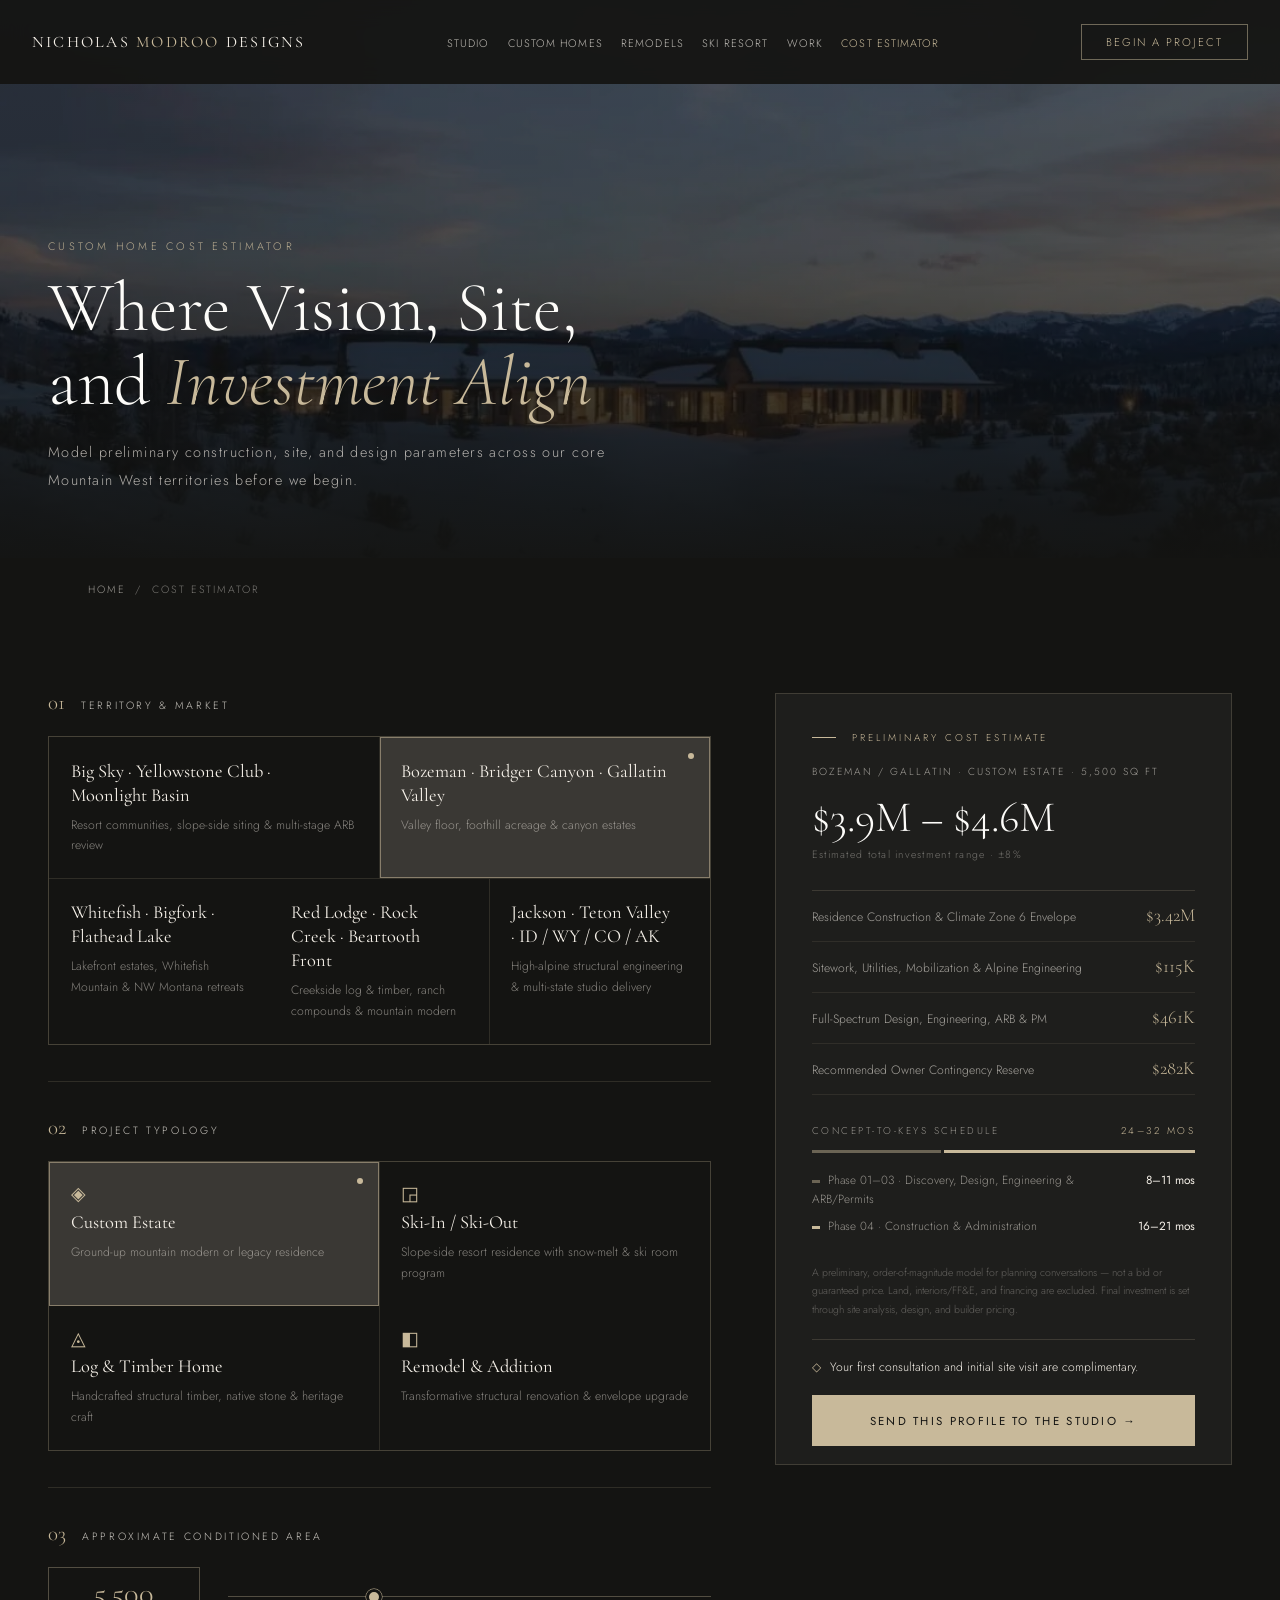
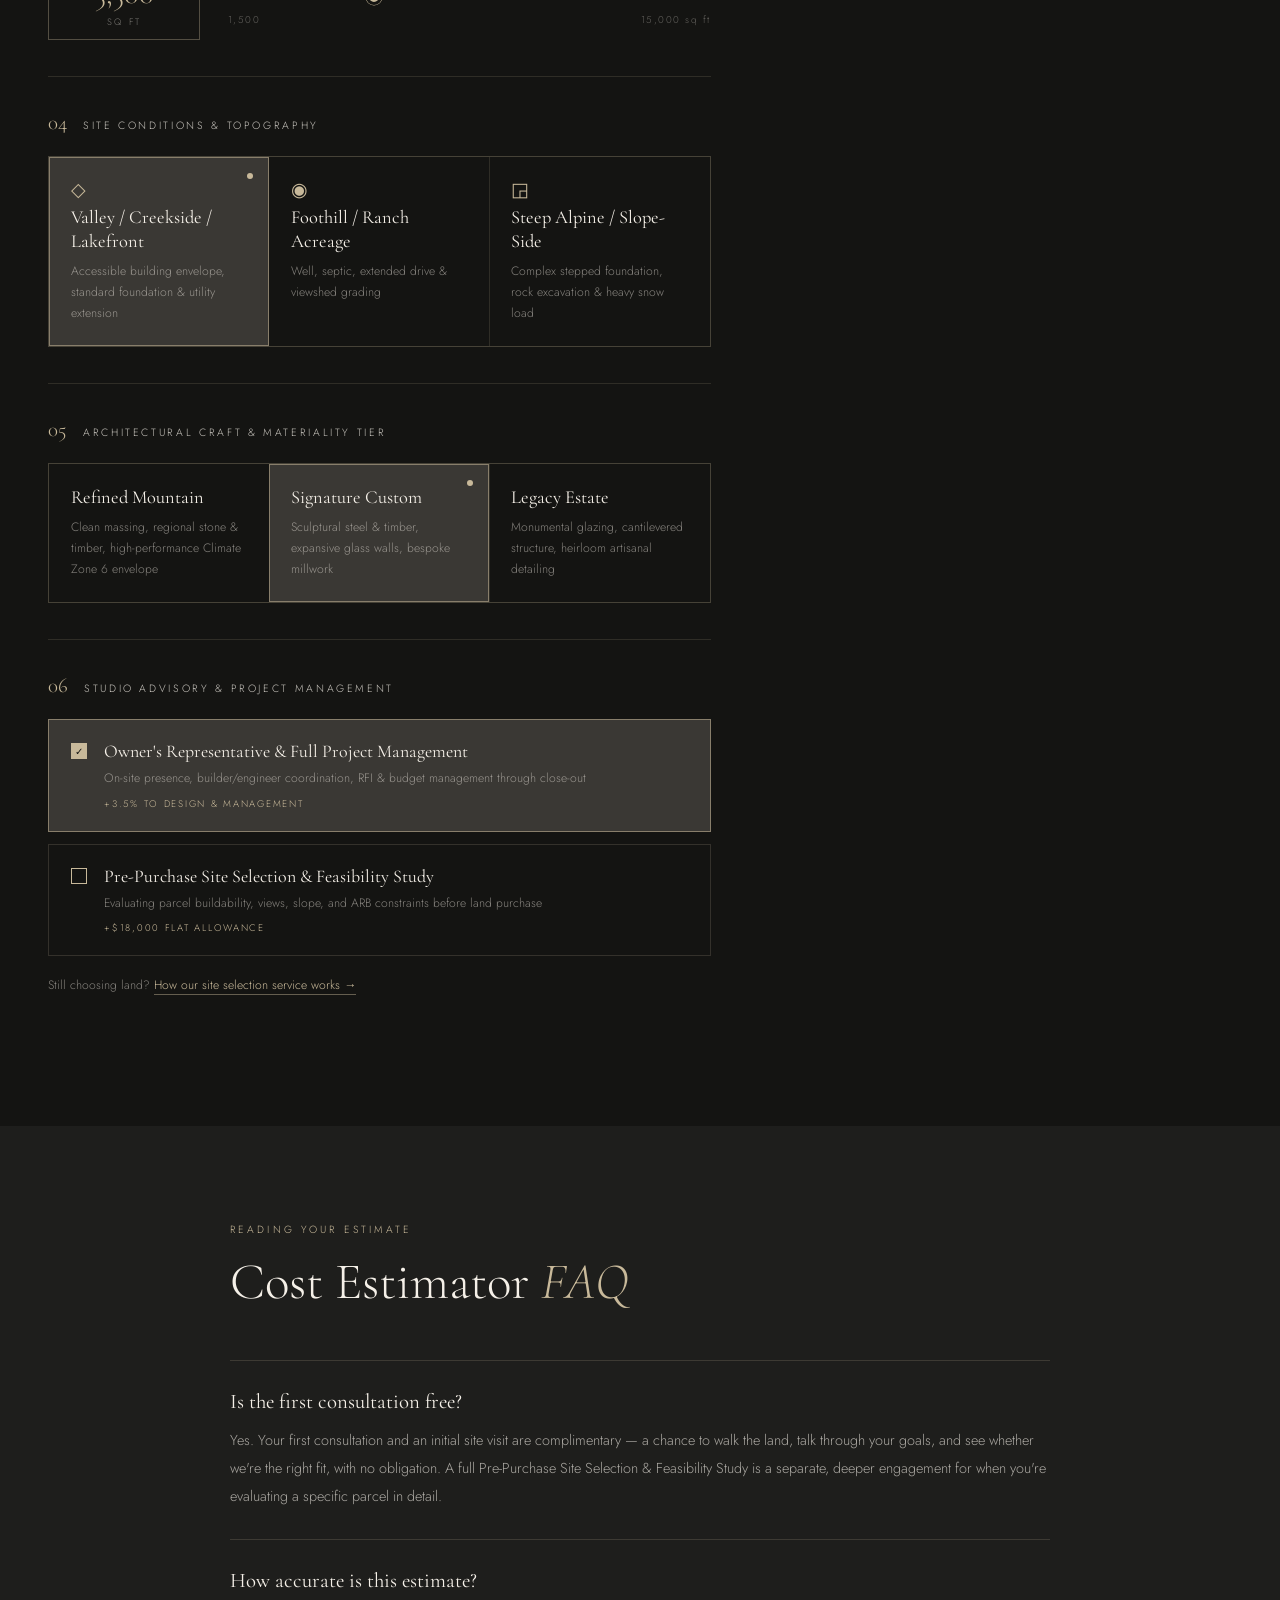
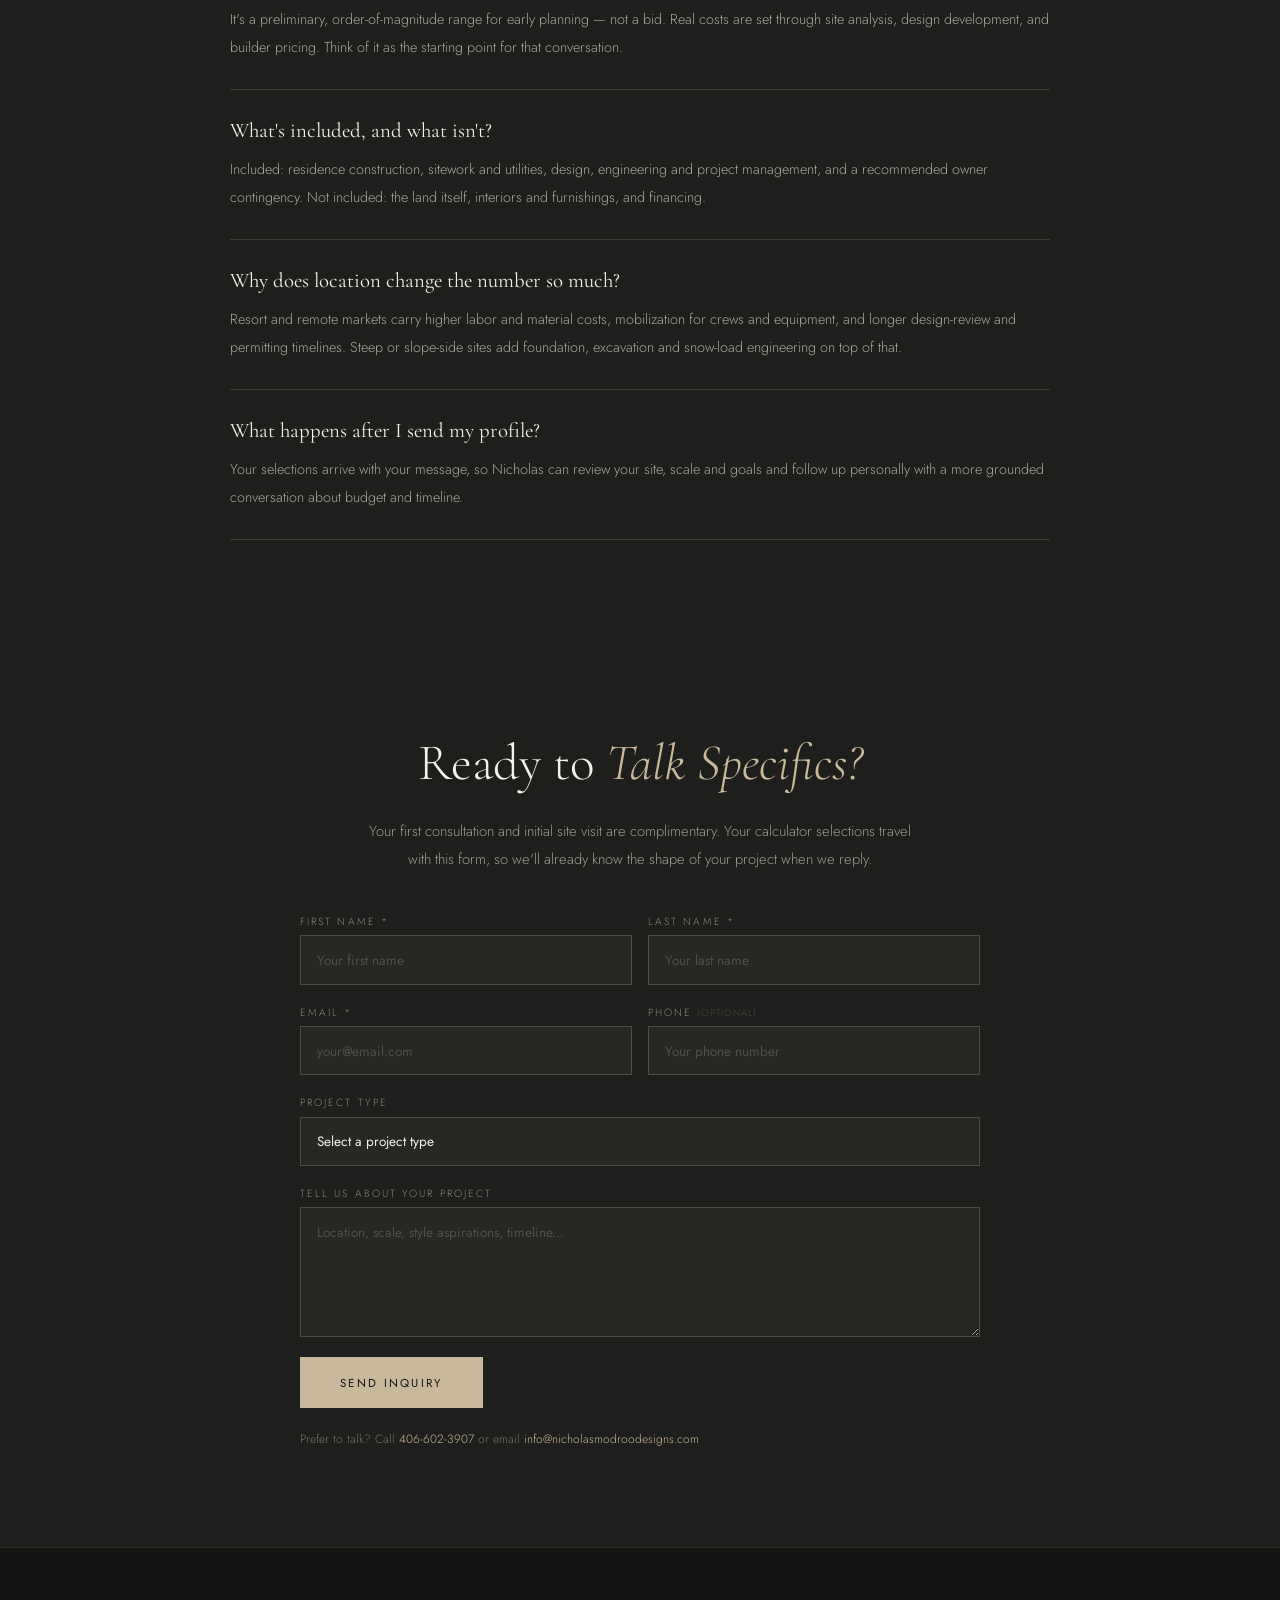
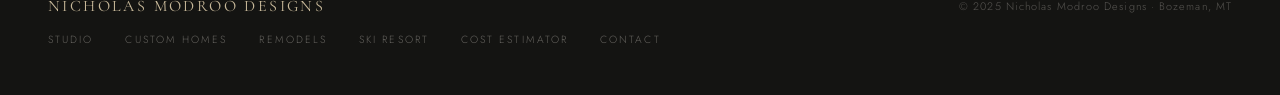
==== cost-estimator.html @ a6ea92f3 "Rename Feasibility to Cost Estimator (cost-estimator.html) and tune nav breakpoints Co-Authored-By: " ====
<!DOCTYPE html>
<html lang="en">
<head>
<meta charset="UTF-8">
<meta name="viewport" content="width=device-width, initial-scale=1.0">
<title>Custom Home Cost Estimator — Montana &amp; the Mountain West | Nicholas Modroo Designs</title>
<meta name="description" content="Model a preliminary investment range and timeline for a custom mountain home in Big Sky, Bozeman, Whitefish, Red Lodge or the Tetons — by size, site, and level of craft.">
<link rel="canonical" href="https://www.nicholasmodroodesigns.com/cost-estimator.html">
<meta name="robots" content="index, follow">
<meta property="og:type" content="website">
<meta property="og:title" content="Custom Home Cost Estimator | Nicholas Modroo Designs">
<meta property="og:description" content="Where vision, site, and investment align — model a preliminary budget and concept-to-keys timeline for your mountain home.">
<meta property="og:url" content="https://www.nicholasmodroodesigns.com/cost-estimator.html">
<meta property="og:image" content="https://cdn.jsdelivr.net/gh/nmodroo/NicholasModrooDesigns@main/web/TetonCustom1.webp">
<meta name="twitter:card" content="summary_large_image">
<link rel="icon" type="image/png" href="web/favicon-192.png">
<link rel="preload" as="image" href="web/TetonCustom1.webp" fetchpriority="high">
<link rel="preconnect" href="https://fonts.googleapis.com">
<link rel="preconnect" href="https://fonts.gstatic.com" crossorigin>
<link href="https://fonts.googleapis.com/css2?family=Cormorant+Garamond:ital,wght@0,300;0,400;0,500;1,300;1,400&family=Jost:wght@200;300;400;500&display=swap" rel="stylesheet">
<link rel="stylesheet" href="styles.css">
<style>
/* ───────── FEASIBILITY CALCULATOR (all classes prefixed fz-) ───────── */
.fz{background:var(--dark)}
.fz-layout{margin-top:0 !important}
.fz-free{display:flex;gap:0.6rem;align-items:baseline;font-size:0.76rem;line-height:1.6;color:var(--cream);border-top:0.5px solid rgba(200,185,154,0.18);padding-top:1.1rem;margin:-0.5rem 0 1.1rem}
.fz-free span{color:var(--stone)}
.fz-note{font-size:0.76rem;color:rgba(245,240,232,0.5);margin-top:1.25rem}
.inline-link{color:var(--stone);text-decoration:none;border-bottom:0.5px solid rgba(200,185,154,0.45);transition:border-color 0.2s,color 0.2s}
.inline-link:hover{color:var(--cream);border-bottom-color:var(--cream)}
.fz-wrap{max-width:1200px;margin:0 auto}
.fz-sub{font-size:0.9rem;line-height:2;color:rgba(245,240,232,0.6);max-width:560px}
.fz-layout{display:grid;grid-template-columns:minmax(0,1.45fr) minmax(0,1fr);gap:4rem;margin-top:3.5rem;align-items:start}

.fz-step{padding:2.25rem 0;border-top:0.5px solid rgba(200,185,154,0.15)}
.fz-step:first-child{border-top:none;padding-top:0}
.fz-step-head{display:flex;align-items:baseline;gap:1rem;margin-bottom:1.4rem}
.fz-step-num{font-family:'Cormorant Garamond',serif;font-size:1.3rem;color:var(--stone);line-height:1}
.fz-step-title{font-size:0.66rem;letter-spacing:0.25em;text-transform:uppercase;color:rgba(245,240,232,0.8)}

.fz-grid{display:grid;gap:0.5px;background:rgba(200,185,154,0.15);border:0.5px solid rgba(200,185,154,0.15)}
.fz-grid-terr{grid-template-columns:repeat(6,1fr)}
.fz-grid-terr .fz-opt{grid-column:span 2}
.fz-grid-terr .fz-opt:nth-child(-n+2){grid-column:span 3}
.fz-grid-2{grid-template-columns:repeat(2,1fr)}
.fz-grid-3{grid-template-columns:repeat(3,1fr)}

.fz-opt{background:var(--dark);border:none;text-align:left;padding:1.4rem 1.35rem;cursor:pointer;color:var(--cream);font-family:'Jost',sans-serif;font-weight:300;transition:background 0.3s,box-shadow 0.3s;position:relative;display:flex;flex-direction:column;gap:0.45rem}
.fz-opt:hover{background:var(--charcoal)}
.fz-opt:focus-visible{outline:1px solid var(--stone);outline-offset:-1px}
.fz-opt[aria-checked="true"]{background:var(--mid);box-shadow:inset 0 0 0 1px rgba(200,185,154,0.55)}
.fz-opt[aria-checked="true"]::after{content:'';position:absolute;top:1rem;right:1rem;width:6px;height:6px;border-radius:50%;background:var(--stone)}
.fz-opt-icon{font-size:1.2rem;color:var(--stone);line-height:1}
.fz-opt-name{font-family:'Cormorant Garamond',serif;font-size:1.15rem;font-weight:400;line-height:1.3;color:var(--cream);padding-right:1rem}
.fz-opt-desc{font-size:0.76rem;line-height:1.7;color:rgba(245,240,232,0.5)}

.fz-range-row{display:flex;align-items:center;gap:1.75rem}
.fz-readout{flex:none;min-width:9.5rem;border:0.5px solid rgba(200,185,154,0.35);padding:0.7rem 1rem;text-align:center}
.fz-readout-num{font-family:'Cormorant Garamond',serif;font-size:1.9rem;font-weight:300;color:var(--stone);line-height:1}
.fz-readout-unit{font-size:0.58rem;letter-spacing:0.22em;text-transform:uppercase;color:rgba(245,240,232,0.45);margin-top:0.35rem}
.fz-range-col{flex:1;min-width:0}
.fz-range{-webkit-appearance:none;appearance:none;width:100%;height:1px;background:rgba(200,185,154,0.35);outline:none;cursor:pointer;margin:0.9rem 0}
.fz-range::-webkit-slider-thumb{-webkit-appearance:none;width:16px;height:16px;border-radius:50%;background:var(--stone);border:3px solid var(--dark);box-shadow:0 0 0 0.5px var(--stone);transition:background 0.2s}
.fz-range::-moz-range-thumb{width:12px;height:12px;border-radius:50%;background:var(--stone);border:3px solid var(--dark)}
.fz-range:hover::-webkit-slider-thumb{background:var(--cream)}
.fz-range:focus-visible::-webkit-slider-thumb{box-shadow:0 0 0 3px rgba(200,185,154,0.35)}
.fz-range-scale{display:flex;justify-content:space-between;font-size:0.62rem;letter-spacing:0.15em;color:rgba(245,240,232,0.35)}

.fz-check{position:relative;display:flex;gap:1.1rem;align-items:flex-start;padding:1.25rem 1.35rem;border:0.5px solid rgba(200,185,154,0.18);cursor:pointer;transition:background 0.3s,border-color 0.3s}
.fz-check + .fz-check{margin-top:0.75rem}
.fz-check:hover{background:var(--charcoal)}
.fz-check.is-on{border-color:rgba(200,185,154,0.55);background:var(--mid)}
.fz-check input{position:absolute;opacity:0;pointer-events:none}
.fz-box{flex:none;width:16px;height:16px;border:0.5px solid var(--stone);margin-top:0.2rem;display:flex;align-items:center;justify-content:center;font-size:0.65rem;color:var(--dark);transition:background 0.2s}
.fz-check.is-on .fz-box{background:var(--stone)}
.fz-check input:focus-visible + .fz-box{outline:1px solid var(--stone);outline-offset:2px}
.fz-check-name{font-family:'Cormorant Garamond',serif;font-size:1.12rem;font-weight:400;color:var(--cream);line-height:1.3}
.fz-check-desc{font-size:0.76rem;line-height:1.7;color:rgba(245,240,232,0.5);margin-top:0.3rem}
.fz-check-tag{font-size:0.6rem;letter-spacing:0.18em;text-transform:uppercase;color:var(--stone);margin-top:0.5rem}

/* Summary panel */
.fz-panel{position:sticky;top:6.5rem;max-height:calc(100vh - 8rem);overflow-y:auto;scrollbar-width:thin;scrollbar-color:rgba(200,185,154,0.3) transparent;background:var(--charcoal);border:0.5px solid rgba(200,185,154,0.2);padding:2.25rem}
.fz-panel-label{font-size:0.62rem;letter-spacing:0.3em;text-transform:uppercase;color:var(--stone);display:flex;align-items:center;gap:1rem}
.fz-panel-label::before{content:'';flex:none;width:24px;height:0.5px;background:var(--stone)}
.fz-tag{margin-top:1.1rem;font-size:0.64rem;letter-spacing:0.2em;text-transform:uppercase;color:rgba(245,240,232,0.6);line-height:1.8}
.fz-total{font-family:'Cormorant Garamond',serif;font-size:clamp(2.2rem,3.4vw,3rem);font-weight:300;color:var(--white);line-height:1.05;margin:0.9rem 0 0.35rem;transition:opacity 0.2s}
.fz-total-note{font-size:0.66rem;letter-spacing:0.12em;color:rgba(245,240,232,0.4)}
.fz-rows{margin:1.75rem 0;border-top:0.5px solid rgba(200,185,154,0.18)}
.fz-row{display:flex;justify-content:space-between;align-items:baseline;gap:1rem;padding:0.85rem 0;border-bottom:0.5px solid rgba(200,185,154,0.1)}
.fz-row-name{font-size:0.76rem;line-height:1.55;color:rgba(245,240,232,0.62)}
.fz-row-val{flex:none;font-family:'Cormorant Garamond',serif;font-size:1.15rem;color:var(--stone)}
.fz-sched-head{font-size:0.62rem;letter-spacing:0.25em;text-transform:uppercase;color:rgba(245,240,232,0.55);display:flex;justify-content:space-between;margin-bottom:0.75rem}
.fz-sched-head span:last-child{color:var(--stone)}
.fz-bar{display:flex;height:3px;gap:3px;margin-bottom:0.9rem}
.fz-bar-pre{background:rgba(200,185,154,0.45);transition:flex-grow 0.4s ease}
.fz-bar-con{background:var(--stone);transition:flex-grow 0.4s ease}
.fz-phase{display:flex;justify-content:space-between;gap:1rem;font-size:0.74rem;line-height:1.6;color:rgba(245,240,232,0.55);padding:0.25rem 0}
.fz-phase strong{font-weight:400;color:var(--cream);flex:none}
.fz-phase i{display:inline-block;width:8px;height:3px;margin-right:0.5rem;vertical-align:middle}
.fz-disclaim{font-size:0.66rem;line-height:1.75;color:rgba(245,240,232,0.32);margin:1.5rem 0 1.75rem}

.fz-cta{display:block;width:100%;background:var(--stone);color:var(--dark);border:none;font-family:'Jost',sans-serif;font-size:0.72rem;letter-spacing:0.2em;text-transform:uppercase;padding:1.1rem 1.5rem;cursor:pointer;transition:background 0.25s}
.fz-cta:hover{background:var(--cream)}
.fz-alt{display:block;text-align:center;margin-top:1rem}

.fz-drawer{display:grid;grid-template-rows:0fr;transition:grid-template-rows 0.45s ease}
.fz-drawer.is-open{grid-template-rows:1fr}
.fz-drawer-inner{overflow:hidden}
.fz-drawer form{display:flex;flex-direction:column;gap:1rem;padding-top:1.75rem}
.fz-drawer .form-submit{width:100%}

@media(max-width:1024px){
  .fz-layout{gap:2.5rem;grid-template-columns:minmax(0,1.25fr) minmax(0,1fr)}
  .fz-grid-3{grid-template-columns:1fr}
  .fz-grid-terr{grid-template-columns:1fr 1fr}
  .fz-grid-terr .fz-opt,.fz-grid-terr .fz-opt:nth-child(-n+2){grid-column:span 1}
  .fz-grid-terr .fz-opt:last-child{grid-column:span 2}
}
@media(max-width:768px){
  .fz-layout{grid-template-columns:1fr;gap:3rem;margin-top:2.5rem}
  .fz-panel{position:static;max-height:none;overflow:visible;padding:1.75rem 1.5rem}
  .fz-grid-2,.fz-grid-terr{grid-template-columns:1fr}
  .fz-grid-terr .fz-opt:last-child{grid-column:span 1}
  .fz-range-row{flex-direction:column;align-items:stretch;gap:1rem}
  .fz-readout{min-width:0}
  .fz-opt{padding:1.2rem 1.15rem}
}
</style>
<script type="application/ld+json">
{
  "@context": "https://schema.org",
  "@type": "BreadcrumbList",
  "itemListElement": [
    { "@type": "ListItem", "position": 1, "name": "Home", "item": "https://www.nicholasmodroodesigns.com/" },
    { "@type": "ListItem", "position": 2, "name": "Cost Estimator", "item": "https://www.nicholasmodroodesigns.com/cost-estimator.html" }
  ]
}
</script>
<script type="application/ld+json">
{
  "@context": "https://schema.org",
  "@type": "FAQPage",
  "mainEntity": [
    { "@type": "Question", "name": "Is the first consultation free?", "acceptedAnswer": { "@type": "Answer", "text": "Yes. Your first consultation and an initial site visit are complimentary — a chance to walk the land, talk through your goals, and see whether we're the right fit, with no obligation. A full Pre-Purchase Site Selection & Feasibility Study is a separate, deeper engagement for when you're evaluating a specific parcel in detail." } },
    { "@type": "Question", "name": "How accurate is the cost estimate?", "acceptedAnswer": { "@type": "Answer", "text": "It is a preliminary, order-of-magnitude range for early planning, not a bid. Real costs are set through site analysis, design development, and builder pricing — the estimate is a starting point for that conversation." } },
    { "@type": "Question", "name": "What does the estimate include and exclude?", "acceptedAnswer": { "@type": "Answer", "text": "It includes residence construction, sitework and utilities, design, engineering and project management, and an owner contingency. It excludes the cost of land, interiors and furnishings, and financing." } },
    { "@type": "Question", "name": "What happens after I send my profile?", "acceptedAnswer": { "@type": "Answer", "text": "Your selections arrive with your message, so Nicholas can review your site, scale and goals and follow up personally with a more grounded conversation about budget and timeline." } }
  ]
}
</script>
<!-- Google Analytics 4 -->
<script async src="https://www.googletagmanager.com/gtag/js?id=G-BS2J5CHZ89"></script>
<script>
  window.dataLayer = window.dataLayer || [];
  function gtag(){dataLayer.push(arguments);}
  gtag('js', new Date());
  gtag('config', 'G-BS2J5CHZ89');
</script>
</head>
<body>

<nav>
  <a href="index.html" class="nav-logo">Nicholas <span>Modroo</span> Designs</a>
  <ul class="nav-links">
    <li><a href="index.html#about">Studio</a></li>
    <li><a href="custom-homes.html">Custom Homes</a></li>
    <li><a href="remodels.html">Remodels</a></li>
    <li><a href="ski-resort-homes.html">Ski Resort</a></li>
    <li><a href="index.html#portfolio">Work</a></li>
    <li><a href="cost-estimator.html" class="active" aria-current="page">Cost Estimator</a></li>
  </ul>
  <a href="tel:+14066023907" class="nav-phone">406-602-3907</a>
  <a href="#contact" class="nav-cta">Begin a Project</a>
</nav>

<header class="subhero">
  <div class="subhero-bg" style="background-image:url('web/TetonCustom1.webp')"></div>
  <div class="subhero-overlay"></div>
  <div class="subhero-content">
    <div class="subhero-eyebrow">Custom Home Cost Estimator</div>
    <h1 class="subhero-title">Where Vision, Site,<br>and <em>Investment Align</em></h1>
    <p class="subhero-sub">Model preliminary construction, site, and design parameters across our core Mountain West territories before we begin.</p>
  </div>
</header>

<nav class="crumb"><a href="index.html">Home</a> &nbsp;/&nbsp; Cost Estimator</nav>

<section class="fz" id="feasibility" aria-label="Cost estimator">
  <div class="fz-wrap">
    <div class="fz-layout">
      <!-- Controls (cards are rendered from NMD_FEASIBILITY_CONFIG) -->
      <div class="fz-controls">
        <div class="fz-step">
          <div class="fz-step-head"><span class="fz-step-num">01</span><span class="fz-step-title" id="fz-t1">Territory &amp; Market</span></div>
          <div class="fz-grid fz-grid-terr" role="radiogroup" aria-labelledby="fz-t1" data-fz-group="territory"></div>
        </div>
        <div class="fz-step">
          <div class="fz-step-head"><span class="fz-step-num">02</span><span class="fz-step-title" id="fz-t2">Project Typology</span></div>
          <div class="fz-grid fz-grid-2" role="radiogroup" aria-labelledby="fz-t2" data-fz-group="typology"></div>
        </div>
        <div class="fz-step">
          <div class="fz-step-head"><span class="fz-step-num">03</span><span class="fz-step-title"><label for="fz-sqft">Approximate Conditioned Area</label></span></div>
          <div class="fz-range-row">
            <div class="fz-readout"><div class="fz-readout-num" id="fz-sqft-out">5,500</div><div class="fz-readout-unit">Sq Ft</div></div>
            <div class="fz-range-col">
              <input type="range" class="fz-range" id="fz-sqft" min="1500" max="15000" step="250" value="5500">
              <div class="fz-range-scale"><span>1,500</span><span>15,000 sq ft</span></div>
            </div>
          </div>
        </div>
        <div class="fz-step">
          <div class="fz-step-head"><span class="fz-step-num">04</span><span class="fz-step-title" id="fz-t4">Site Conditions &amp; Topography</span></div>
          <div class="fz-grid fz-grid-3" role="radiogroup" aria-labelledby="fz-t4" data-fz-group="site"></div>
        </div>
        <div class="fz-step">
          <div class="fz-step-head"><span class="fz-step-num">05</span><span class="fz-step-title" id="fz-t5">Architectural Craft &amp; Materiality Tier</span></div>
          <div class="fz-grid fz-grid-3" role="radiogroup" aria-labelledby="fz-t5" data-fz-group="craft"></div>
        </div>
        <div class="fz-step">
          <div class="fz-step-head"><span class="fz-step-num">06</span><span class="fz-step-title">Studio Advisory &amp; Project Management</span></div>
          <div data-fz-group="addons"></div>
          <p class="fz-note">Still choosing land? <a href="site-selection.html" class="inline-link">How our site selection service works →</a></p>
        </div>
      </div>

      <!-- Sticky summary -->
      <aside class="fz-panel" aria-label="Cost estimate">
        <div class="fz-panel-label">Preliminary Cost Estimate</div>
        <div class="fz-tag" id="fz-tag"></div>
        <div class="fz-total" id="fz-total" aria-live="polite" aria-atomic="true"></div>
        <div class="fz-total-note">Estimated total investment range · ±8%</div>

        <div class="fz-rows">
          <div class="fz-row"><span class="fz-row-name">Residence Construction &amp; Climate Zone 6 Envelope</span><span class="fz-row-val" id="fz-r-build"></span></div>
          <div class="fz-row"><span class="fz-row-name">Sitework, Utilities, Mobilization &amp; Alpine Engineering</span><span class="fz-row-val" id="fz-r-site"></span></div>
          <div class="fz-row"><span class="fz-row-name">Full-Spectrum Design, Engineering, ARB &amp; PM</span><span class="fz-row-val" id="fz-r-design"></span></div>
          <div class="fz-row"><span class="fz-row-name">Recommended Owner Contingency Reserve</span><span class="fz-row-val" id="fz-r-cont"></span></div>
        </div>

        <div class="fz-sched-head"><span>Concept-to-Keys Schedule</span><span id="fz-s-total"></span></div>
        <div class="fz-bar" aria-hidden="true"><div class="fz-bar-pre" id="fz-bar-pre"></div><div class="fz-bar-con" id="fz-bar-con"></div></div>
        <div class="fz-phase"><span><i style="background:rgba(200,185,154,0.45)"></i>Phase 01–03 · Discovery, Design, Engineering &amp; ARB/Permits</span><strong id="fz-s-pre"></strong></div>
        <div class="fz-phase"><span><i style="background:var(--stone)"></i>Phase 04 · Construction &amp; Administration</span><strong id="fz-s-con"></strong></div>

        <p class="fz-disclaim">A preliminary, order-of-magnitude model for planning conversations — not a bid or guaranteed price. Land, interiors/FF&amp;E, and financing are excluded. Final investment is set through site analysis, design, and builder pricing.</p>

        <p class="fz-free"><span aria-hidden="true">◇</span> Your first consultation and initial site visit are complimentary.</p>
        <button type="button" class="fz-cta" id="fz-open" aria-expanded="false" aria-controls="fz-drawer">Send This Profile to the Studio →</button>

        <div class="fz-drawer" id="fz-drawer" inert>
          <div class="fz-drawer-inner">
            <form class="inquiry-form" id="fz-form" action="https://formspree.io/f/xojzejpp" method="POST">
              <input type="hidden" name="source_page" value="Cost Estimator page — profile drawer">
              <input type="text" name="_gotcha" style="display:none" tabindex="-1" autocomplete="off">
              <input type="hidden" name="project_type" data-fz-field="project_type_label">
              <input type="hidden" name="Feasibility_Territory" data-fz-field="Feasibility_Territory">
              <input type="hidden" name="Feasibility_Project_Type" data-fz-field="Feasibility_Project_Type">
              <input type="hidden" name="Feasibility_SqFt" data-fz-field="Feasibility_SqFt">
              <input type="hidden" name="Feasibility_Site_Condition" data-fz-field="Feasibility_Site_Condition">
              <input type="hidden" name="Feasibility_Craft_Tier" data-fz-field="Feasibility_Craft_Tier">
              <input type="hidden" name="Feasibility_Advisory_Addons" data-fz-field="Feasibility_Advisory_Addons">
              <input type="hidden" name="Feasibility_Estimated_Range" data-fz-field="Feasibility_Estimated_Range">
              <input type="hidden" name="Feasibility_Timeline" data-fz-field="Feasibility_Timeline">
              <div class="form-row">
                <div class="form-field"><label class="form-label" for="fz-fn">First Name *</label><input id="fz-fn" type="text" name="first_name" class="form-input" placeholder="First name" required></div>
                <div class="form-field"><label class="form-label" for="fz-ln">Last Name *</label><input id="fz-ln" type="text" name="last_name" class="form-input" placeholder="Last name" required></div>
              </div>
              <div class="form-field"><label class="form-label" for="fz-em">Email *</label><input id="fz-em" type="email" name="email" class="form-input" placeholder="your@email.com" required></div>
              <div class="form-field"><label class="form-label" for="fz-ph">Phone <span style="opacity:0.4;font-size:0.6rem;letter-spacing:0.1em">(optional)</span></label><input id="fz-ph" type="tel" name="phone" class="form-input" placeholder="Your phone number"></div>
              <div class="form-field"><label class="form-label" for="fz-msg">Tell us about your land or vision</label><textarea id="fz-msg" name="message" class="form-input textarea" placeholder="Parcel, views, how you'll live in the home, timing..."></textarea></div>
              <p class="form-error" role="alert" hidden>Sorry — your message didn't go through. Please call <a href="tel:+14066023907">406-602-3907</a> or email <a href="mailto:info@nicholasmodroodesigns.com">info@nicholasmodroodesigns.com</a>.</p>
              <button type="submit" class="form-submit">Send My Project Profile</button>
            </form>
          </div>
        </div>
        <a href="#contact" class="btn-ghost fz-alt">Or use the full inquiry form →</a>
      </aside>
    </div>
  </div>
</section>

<section style="background:var(--charcoal)">
  <div style="max-width:820px;margin:0 auto">
    <div class="section-label">Reading Your Estimate</div>
    <h2 class="section-title">Cost Estimator <em>FAQ</em></h2>
  </div>
  <div class="faq">
    <div class="faq-item"><div class="faq-q">Is the first consultation free?</div><p class="faq-a">Yes. Your first consultation and an initial site visit are complimentary — a chance to walk the land, talk through your goals, and see whether we're the right fit, with no obligation. A full Pre-Purchase Site Selection &amp; Feasibility Study is a separate, deeper engagement for when you're evaluating a specific parcel in detail.</p></div>
    <div class="faq-item"><div class="faq-q">How accurate is this estimate?</div><p class="faq-a">It's a preliminary, order-of-magnitude range for early planning — not a bid. Real costs are set through site analysis, design development, and builder pricing. Think of it as the starting point for that conversation.</p></div>
    <div class="faq-item"><div class="faq-q">What's included, and what isn't?</div><p class="faq-a">Included: residence construction, sitework and utilities, design, engineering and project management, and a recommended owner contingency. Not included: the land itself, interiors and furnishings, and financing.</p></div>
    <div class="faq-item"><div class="faq-q">Why does location change the number so much?</div><p class="faq-a">Resort and remote markets carry higher labor and material costs, mobilization for crews and equipment, and longer design-review and permitting timelines. Steep or slope-side sites add foundation, excavation and snow-load engineering on top of that.</p></div>
    <div class="faq-item"><div class="faq-q">What happens after I send my profile?</div><p class="faq-a">Your selections arrive with your message, so Nicholas can review your site, scale and goals and follow up personally with a more grounded conversation about budget and timeline.</p></div>
  </div>
</section>

<div class="cta-band" id="contact">
  <h2>Ready to <em>Talk Specifics?</em></h2>
  <p>Your first consultation and initial site visit are complimentary. Your calculator selections travel with this form, so we'll already know the shape of your project when we reply.</p>
  <form class="inquiry-form cta-form" action="https://formspree.io/f/xojzejpp" method="POST">
    <input type="hidden" name="source_page" value="Cost Estimator page">
    <input type="text" name="_gotcha" style="display:none" tabindex="-1" autocomplete="off">
    <div class="form-row">
      <div class="form-field"><label class="form-label" for="cf-fn">First Name *</label><input id="cf-fn" type="text" name="first_name" class="form-input" placeholder="Your first name" required></div>
      <div class="form-field"><label class="form-label" for="cf-ln">Last Name *</label><input id="cf-ln" type="text" name="last_name" class="form-input" placeholder="Your last name" required></div>
    </div>
    <div class="form-row">
      <div class="form-field"><label class="form-label" for="cf-em">Email *</label><input id="cf-em" type="email" name="email" class="form-input" placeholder="your@email.com" required></div>
      <div class="form-field"><label class="form-label" for="cf-ph">Phone <span style="opacity:0.4;font-size:0.6rem;letter-spacing:0.1em">(optional)</span></label><input id="cf-ph" type="tel" name="phone" class="form-input" placeholder="Your phone number"></div>
    </div>
    <div class="form-field">
      <label class="form-label" for="cf-pt">Project Type</label>
      <select id="cf-pt" name="project_type" class="form-input" style="appearance:none;cursor:pointer">
        <option value="">Select a project type</option>
        <option>New Custom Home</option>
        <option>Remodel / Addition</option>
        <option>Ski Resort Residence</option>
        <option>Log / Timber Home</option>
        <option>Other</option>
      </select>
    </div>
    <div class="form-field"><label class="form-label" for="cf-msg">Tell us about your project</label><textarea id="cf-msg" name="message" class="form-input textarea" placeholder="Location, scale, style aspirations, timeline..."></textarea></div>
    <p class="form-error" role="alert" hidden>Sorry — your message didn't go through. Please call <a href="tel:+14066023907">406-602-3907</a> or email <a href="mailto:info@nicholasmodroodesigns.com">info@nicholasmodroodesigns.com</a>.</p>
    <button type="submit" class="form-submit">Send Inquiry</button>
    <p class="cta-alt">Prefer to talk? Call <a href="tel:+14066023907">406-602-3907</a> or email <a href="mailto:info@nicholasmodroodesigns.com">info@nicholasmodroodesigns.com</a></p>
  </form>
</div>

<footer>
  <a href="index.html" class="footer-logo" style="text-decoration:none">Nicholas Modroo Designs</a>
  <div class="footer-copy">© 2025 Nicholas Modroo Designs · Bozeman, MT</div>
  <div class="footer-links">
    <a href="index.html#about">Studio</a>
    <a href="custom-homes.html">Custom Homes</a>
    <a href="remodels.html">Remodels</a>
    <a href="ski-resort-homes.html">Ski Resort</a>
    <a href="cost-estimator.html">Cost Estimator</a>
    <a href="#contact">Contact</a>
  </div>
</footer>

<script>
/* ═══════════ FEASIBILITY CALCULATOR ═══════════
   Every rate lives in NMD_FEASIBILITY_CONFIG — edit numbers here, nothing else needs to change.
   Math (all in dollars):
     construction = sqft × typology $/sf × territory multiplier × site build multiplier × craft multiplier
     sitework     = site allowance × territory multiplier + territory mobilization
     design       = construction × (10% base + 3.5% if PM checked) + $18k if site-selection checked
     contingency  = (construction + sitework) × typology contingency %
     total range  = (sum of the above) ± 8%                                                          */
const NMD_FEASIBILITY_CONFIG = {
  rangeSpread: 0.08,
  designFeeBase: 0.10,
  sqft: { min: 1500, max: 15000, step: 250 },
  territories: {
    big_sky:           { name: 'Big Sky · Yellowstone Club · Moonlight Basin', short: 'Big Sky / YC',        sub: 'Resort communities, slope-side siting & multi-stage ARB review', multiplier: 1.35, mobilization: 180000, permitMonths: 3 },
    bozeman:           { name: 'Bozeman · Bridger Canyon · Gallatin Valley',   short: 'Bozeman / Gallatin',  sub: 'Valley floor, foothill acreage & canyon estates',               multiplier: 1.00, mobilization: 0,      permitMonths: 0, default: true },
    whitefish_bigfork: { name: 'Whitefish · Bigfork · Flathead Lake',           short: 'Whitefish / Flathead', sub: 'Lakefront estates, Whitefish Mountain & NW Montana retreats',  multiplier: 1.15, mobilization: 85000,  permitMonths: 1.5 },
    red_lodge:         { name: 'Red Lodge · Rock Creek · Beartooth Front',      short: 'Red Lodge / Beartooth', sub: 'Creekside log & timber, ranch compounds & mountain modern',   multiplier: 0.92, mobilization: 35000,  permitMonths: 0 },
    teton_regional:    { name: 'Jackson · Teton Valley · ID / WY / CO / AK',    short: 'Jackson / Teton',     sub: 'High-alpine structural engineering & multi-state studio delivery', multiplier: 1.30, mobilization: 150000, permitMonths: 2 }
  },
  typologies: {
    custom_estate:    { icon: '◈', name: 'Custom Estate',       short: 'Custom Estate',     desc: 'Ground-up mountain modern or legacy residence',                 baseRate: 575, defaultSqft: 5500, contingency: 0.08, contactOption: 'New Custom Home',      preMonths: [8, 11], conBase: 10, default: true },
    ski_resort:       { icon: '◲', name: 'Ski-In / Ski-Out',    short: 'Ski-In / Ski-Out',  desc: 'Slope-side resort residence with snow-melt & ski room program', baseRate: 650, defaultSqft: 7500, contingency: 0.10, contactOption: 'Ski Resort Residence', preMonths: [9, 12], conBase: 11 },
    log_timber:       { icon: '◬', name: 'Log & Timber Home',   short: 'Log & Timber',      desc: 'Handcrafted structural timber, native stone & heritage craft',   baseRate: 590, defaultSqft: 5000, contingency: 0.08, contactOption: 'Log / Timber Home',    preMonths: [7, 10], conBase: 11 },
    remodel_addition: { icon: '◧', name: 'Remodel & Addition',  short: 'Remodel / Addition', desc: 'Transformative structural renovation & envelope upgrade',      baseRate: 440, defaultSqft: 3200, contingency: 0.14, contactOption: 'Remodel / Addition',   preMonths: [4, 7],  conBase: 6 }
  },
  sites: {
    valley_creekside: { icon: '◇', name: 'Valley / Creekside / Lakefront', desc: 'Accessible building envelope, standard foundation & utility extension', allowance: 115000, buildMultiplier: 1.00, extraConMonths: 0, default: true },
    foothill_ranch:   { icon: '◉', name: 'Foothill / Ranch Acreage',       desc: 'Well, septic, extended drive & viewshed grading',                       allowance: 210000, buildMultiplier: 1.05, extraConMonths: 1 },
    alpine_slope:     { icon: '◲', name: 'Steep Alpine / Slope-Side',      desc: 'Complex stepped foundation, rock excavation & heavy snow load',          allowance: 385000, buildMultiplier: 1.12, extraConMonths: 3 }
  },
  crafts: {
    refined:   { name: 'Refined Mountain', desc: 'Clean massing, regional stone & timber, high-performance Climate Zone 6 envelope', multiplier: 0.90, extraConMonths: 0 },
    signature: { name: 'Signature Custom', desc: 'Sculptural steel & timber, expansive glass walls, bespoke millwork',               multiplier: 1.08, extraConMonths: 1, default: true },
    legacy:    { name: 'Legacy Estate',    desc: 'Monumental glazing, cantilevered structure, heirloom artisanal detailing',        multiplier: 1.30, extraConMonths: 3 }
  },
  addons: {
    pm:            { name: "Owner's Representative & Full Project Management", desc: 'On-site presence, builder/engineer coordination, RFI & budget management through close-out', tag: '+3.5% to design & management', softPct: 0.035, flat: 0, preMonths: 0, default: true },
    siteSelection: { name: 'Pre-Purchase Site Selection & Feasibility Study',   desc: 'Evaluating parcel buildability, views, slope, and ARB constraints before land purchase',       tag: '+$18,000 flat allowance',     softPct: 0,     flat: 18000, preMonths: 1, default: false }
  },
  schedule: {
    conMonthsPer1000sf: 1.3,   // construction months added per 1,000 sq ft
    conLow: 0.9, conHigh: 1.15 // range spread around the construction midpoint
  }
};

(function () {
  const C = NMD_FEASIBILITY_CONFIG;
  const root = document.getElementById('feasibility');
  if (!root) return;

  const firstKey = obj => Object.keys(obj).find(k => obj[k].default) || Object.keys(obj)[0];
  const state = {
    territory: firstKey(C.territories),
    typology: firstKey(C.typologies),
    site: firstKey(C.sites),
    craft: firstKey(C.crafts),
    sqft: C.typologies[firstKey(C.typologies)].defaultSqft,
    addons: Object.fromEntries(Object.keys(C.addons).map(k => [k, !!C.addons[k].default])),
    touched: false
  };
  const groups = { territory: C.territories, typology: C.typologies, site: C.sites, craft: C.crafts };
  const esc = s => String(s).replace(/[&<>"]/g, c => ({ '&': '&amp;', '<': '&lt;', '>': '&gt;', '"': '&quot;' }[c]));

  // ── Render option cards
  Object.entries(groups).forEach(([group, items]) => {
    const host = root.querySelector('[data-fz-group="' + group + '"]');
    host.innerHTML = Object.entries(items).map(([key, it]) =>
      '<button type="button" class="fz-opt" role="radio" data-key="' + key + '" aria-checked="false">' +
        (it.icon ? '<span class="fz-opt-icon" aria-hidden="true">' + it.icon + '</span>' : '') +
        '<span class="fz-opt-name">' + esc(it.name) + '</span>' +
        '<span class="fz-opt-desc">' + esc(it.sub || it.desc) + '</span>' +
      '</button>').join('');
    host.addEventListener('click', e => {
      const btn = e.target.closest('.fz-opt');
      if (!btn) return;
      state[group] = btn.dataset.key;
      if (group === 'typology') state.sqft = C.typologies[state.typology].defaultSqft;
      state.touched = true;
      update();
    });
    host.addEventListener('keydown', e => { // arrow-key navigation within each radio group
      if (!['ArrowRight', 'ArrowDown', 'ArrowLeft', 'ArrowUp'].includes(e.key)) return;
      const opts = [...host.querySelectorAll('.fz-opt')];
      const i = opts.indexOf(document.activeElement);
      if (i < 0) return;
      e.preventDefault();
      const next = opts[(i + (e.key === 'ArrowRight' || e.key === 'ArrowDown' ? 1 : -1) + opts.length) % opts.length];
      next.focus(); next.click();
    });
  });

  // ── Add-on checkboxes
  const addonHost = root.querySelector('[data-fz-group="addons"]');
  addonHost.innerHTML = Object.entries(C.addons).map(([key, a]) =>
    '<label class="fz-check" data-key="' + key + '">' +
      '<input type="checkbox" data-key="' + key + '"><span class="fz-box" aria-hidden="true">✓</span>' +
      '<span><span class="fz-check-name">' + esc(a.name) + '</span>' +
      '<span class="fz-check-desc" style="display:block">' + esc(a.desc) + '</span>' +
      '<span class="fz-check-tag" style="display:block">' + esc(a.tag) + '</span></span>' +
    '</label>').join('');
  addonHost.addEventListener('change', e => {
    const key = e.target.dataset.key;
    if (!key) return;
    state.addons[key] = e.target.checked;
    state.touched = true;
    update();
  });

  // ── Slider
  const slider = document.getElementById('fz-sqft');
  slider.min = C.sqft.min; slider.max = C.sqft.max; slider.step = C.sqft.step;
  slider.addEventListener('input', () => { state.sqft = +slider.value; state.touched = true; update(); });

  // ── Formatting
  const num = n => Math.round(n).toLocaleString('en-US');
  const money = (n, d) => n >= 1e6 ? '$' + (n / 1e6).toFixed(d == null ? (n >= 1e7 ? 1 : 2) : d) + 'M' : '$' + Math.round(n / 1000) + 'K';
  const mos = (a, b) => a + '–' + b + ' mos';

  function calc() {
    const t = C.territories[state.territory], ty = C.typologies[state.typology],
          s = C.sites[state.site], cr = C.crafts[state.craft];
    const construction = state.sqft * ty.baseRate * t.multiplier * s.buildMultiplier * cr.multiplier;
    const sitework = s.allowance * t.multiplier + t.mobilization;
    let softPct = C.designFeeBase, flat = 0, addPre = 0;
    Object.entries(C.addons).forEach(([k, a]) => { if (state.addons[k]) { softPct += a.softPct; flat += a.flat; addPre += a.preMonths; } });
    const design = construction * softPct + flat;
    const contingency = (construction + sitework) * ty.contingency;
    const mid = construction + sitework + design + contingency;
    const low = mid * (1 - C.rangeSpread), high = mid * (1 + C.rangeSpread);

    const preLo = Math.round(ty.preMonths[0] + t.permitMonths + addPre);
    const preHi = Math.round(ty.preMonths[1] + t.permitMonths + addPre);
    const conMid = ty.conBase + (state.sqft / 1000) * C.schedule.conMonthsPer1000sf + s.extraConMonths + cr.extraConMonths;
    const conLo = Math.round(conMid * C.schedule.conLow), conHi = Math.round(conMid * C.schedule.conHigh);
    return { t, ty, s, cr, construction, sitework, design, contingency, mid, low, high, preLo, preHi, conLo, conHi };
  }

  const fields = {};
  function update() {
    const r = calc();

    // controls reflect state
    Object.keys(groups).forEach(g => root.querySelectorAll('[data-fz-group="' + g + '"] .fz-opt').forEach(b => {
      const on = b.dataset.key === state[g];
      b.setAttribute('aria-checked', on); b.tabIndex = on ? 0 : -1;
    }));
    addonHost.querySelectorAll('.fz-check').forEach(l => {
      const on = !!state.addons[l.dataset.key];
      l.classList.toggle('is-on', on); l.querySelector('input').checked = on;
    });
    slider.value = state.sqft;
    document.getElementById('fz-sqft-out').textContent = num(state.sqft);

    // panel
    const rangeStr = money(r.low, r.low >= 1e6 ? 1 : null) + ' – ' + money(r.high, r.high >= 1e6 ? 1 : null);
    document.getElementById('fz-tag').textContent = r.t.short + ' · ' + r.ty.short + ' · ' + num(state.sqft) + ' sq ft';
    document.getElementById('fz-total').textContent = rangeStr;
    document.getElementById('fz-r-build').textContent = money(r.construction);
    document.getElementById('fz-r-site').textContent = money(r.sitework);
    document.getElementById('fz-r-design').textContent = money(r.design);
    document.getElementById('fz-r-cont').textContent = money(r.contingency);
    document.getElementById('fz-s-pre').textContent = mos(r.preLo, r.preHi);
    document.getElementById('fz-s-con').textContent = mos(r.conLo, r.conHi);
    document.getElementById('fz-s-total').textContent = mos(r.preLo + r.conLo, r.preHi + r.conHi);
    document.getElementById('fz-bar-pre').style.flexGrow = (r.preLo + r.preHi) / 2;
    document.getElementById('fz-bar-con').style.flexGrow = (r.conLo + r.conHi) / 2;

    // hidden Formspree values
    const addonList = Object.keys(C.addons).filter(k => state.addons[k]).map(k => C.addons[k].name);
    fields.project_type_label = r.ty.contactOption;
    fields.Feasibility_Territory = r.t.name;
    fields.Feasibility_Project_Type = r.ty.name;
    fields.Feasibility_SqFt = num(state.sqft);
    fields.Feasibility_Site_Condition = r.s.name;
    fields.Feasibility_Craft_Tier = r.cr.name + ' (' + r.cr.multiplier.toFixed(2) + 'x)';
    fields.Feasibility_Advisory_Addons = addonList.length ? addonList.join('; ') : 'None';
    fields.Feasibility_Estimated_Range = rangeStr + ' (midpoint ' + money(r.mid) + ')';
    fields.Feasibility_Timeline = 'Phases 01–03: ' + mos(r.preLo, r.preHi) + ' · Phase 04: ' + mos(r.conLo, r.conHi) + ' · Total: ' + mos(r.preLo + r.conLo, r.preHi + r.conHi);

    root.querySelectorAll('[data-fz-field]').forEach(inp => { inp.value = fields[inp.dataset.fzField] || ''; });
    if (state.touched) syncContactForm();
  }

  // ── Action A: drawer
  const openBtn = document.getElementById('fz-open'), drawer = document.getElementById('fz-drawer');
  openBtn.addEventListener('click', () => {
    const open = !drawer.classList.contains('is-open');
    drawer.classList.toggle('is-open', open);
    drawer.inert = !open;
    openBtn.setAttribute('aria-expanded', open);
    openBtn.textContent = open ? 'Hide Form ↑' : 'Send This Profile to the Studio →';
    state.touched = true; syncContactForm();
    if (open) setTimeout(() => document.getElementById('fz-fn').focus({ preventScroll: true }), 300);
  });

  // ── Action B: carry the profile into the main #contact form
  const contactForm = document.querySelector('#contact form.inquiry-form');
  const FZ_KEYS = ['Feasibility_Territory', 'Feasibility_Project_Type', 'Feasibility_SqFt', 'Feasibility_Site_Condition',
                   'Feasibility_Craft_Tier', 'Feasibility_Advisory_Addons', 'Feasibility_Estimated_Range', 'Feasibility_Timeline'];
  function syncContactForm() {
    if (!contactForm) return;
    let box = contactForm.querySelector('[data-fz-injected]');
    if (!box) {
      box = document.createElement('div');
      box.hidden = true; box.setAttribute('data-fz-injected', '');
      box.innerHTML = FZ_KEYS.map(k => '<input type="hidden" name="' + k + '">').join('');
      contactForm.prepend(box);
    }
    FZ_KEYS.forEach(k => { box.querySelector('[name="' + k + '"]').value = fields[k]; });
    const sel = contactForm.querySelector('select[name="project_type"]');
    // only pre-select if the visitor hasn't picked a type themselves
    if (sel && (sel.value === '' || sel.dataset.fzSet === '1')) {
      sel.value = fields.project_type_label;
      sel.dataset.fzSet = '1';
    }
  }
  if (contactForm) {
    const sel = contactForm.querySelector('select[name="project_type"]');
    if (sel) sel.addEventListener('change', () => { sel.dataset.fzSet = '0'; });
  }
  document.querySelectorAll('a[href="#contact"]').forEach(a => a.addEventListener('click', () => { if (state.touched) syncContactForm(); }));
  if ('IntersectionObserver' in window && contactForm) {
    new IntersectionObserver(es => { if (es.some(e => e.isIntersecting) && state.touched) syncContactForm(); }, { threshold: 0.05 })
      .observe(document.getElementById('contact'));
  }

  // ── Presets from links on other pages, e.g. cost-estimator.html?type=ski_resort&territory=big_sky&addons=siteSelection
  try {
    const q = new URLSearchParams(location.search);
    const pick = (param, group) => { const v = q.get(param); if (v && Object.prototype.hasOwnProperty.call(groups[group], v)) state[group] = v; };
    pick('territory', 'territory'); pick('type', 'typology'); pick('site', 'site'); pick('craft', 'craft');
    state.sqft = C.typologies[state.typology].defaultSqft;
    const sq = Number(q.get('sqft'));
    if (sq >= C.sqft.min && sq <= C.sqft.max) state.sqft = Math.round(sq / C.sqft.step) * C.sqft.step;
    (q.get('addons') || '').split(',').forEach(k => { if (Object.prototype.hasOwnProperty.call(C.addons, k)) state.addons[k] = true; });
  } catch (e) { /* ignore malformed links */ }

  update();
})();
</script>
<script src="site.js" defer></script>
</body>
</html>
---- styles.css ----
/* Nicholas Modroo Designs — shared stylesheet
   Used by the service/interior pages. The homepage (index.html) keeps its own
   inline styles; this file mirrors them so the sub-pages match exactly. */

*{margin:0;padding:0;box-sizing:border-box}
:root{
  --cream:#f5f0e8;
  --stone:#c8b99a;
  --charcoal:#1e1e1c;
  --dark:#141412;
  --mid:#3a3834;
  --accent:#8a7355;
  --white:#fdfcf9;
}
html{scroll-behavior:smooth}
body{background:var(--dark);color:var(--cream);font-family:'Jost',sans-serif;font-weight:300;overflow-x:hidden}

nav{position:fixed;top:0;left:0;right:0;z-index:100;display:flex;align-items:center;justify-content:space-between;padding:1.5rem 3rem;transition:background 0.4s;background:rgba(20,20,18,0.92);backdrop-filter:blur(12px)}
.nav-logo{font-family:'Cormorant Garamond',serif;font-size:1.1rem;font-weight:400;letter-spacing:0.18em;text-transform:uppercase;color:var(--cream);text-decoration:none}
.nav-logo span{color:var(--stone)}
.nav-links{display:flex;gap:2.5rem;list-style:none}
.nav-links a{color:var(--cream);text-decoration:none;font-size:0.72rem;letter-spacing:0.2em;text-transform:uppercase;opacity:0.75;transition:opacity 0.2s}
.nav-links a:hover,.nav-links a.active{opacity:1;color:var(--stone)}
.nav-cta{font-size:0.7rem;letter-spacing:0.18em;text-transform:uppercase;border:0.5px solid rgba(200,185,154,0.5);padding:0.55rem 1.5rem;color:var(--stone);text-decoration:none;transition:all 0.25s}
.nav-cta:hover{background:var(--stone);color:var(--dark)}
.nav-phone{font-size:0.72rem;letter-spacing:0.16em;color:var(--stone);text-decoration:none;margin-right:1.5rem;opacity:0.85;transition:opacity 0.2s}
.nav-phone:hover{opacity:1}

/* Sub-page hero (shorter than the homepage hero) */
.subhero{position:relative;height:62vh;min-height:440px;display:flex;align-items:flex-end;overflow:hidden}
.subhero-bg{position:absolute;inset:0;background-position:center;background-size:cover;background-repeat:no-repeat;filter:brightness(0.5)}
.subhero-overlay{position:absolute;inset:0;background:linear-gradient(to top, rgba(20,20,18,0.95) 0%, rgba(20,20,18,0.25) 55%, rgba(20,20,18,0.15) 100%)}
.subhero-content{position:relative;z-index:2;padding:0 3rem 4rem;max-width:920px}
.subhero-eyebrow{font-size:0.68rem;letter-spacing:0.3em;text-transform:uppercase;color:var(--stone);margin-bottom:1.1rem;opacity:0.9}
.subhero-title{font-family:'Cormorant Garamond',serif;font-size:clamp(2.6rem,5.5vw,5rem);font-weight:300;line-height:1.04;color:var(--white);margin-bottom:1.25rem}
.subhero-title em{font-style:italic;color:var(--stone)}
.subhero-sub{font-size:0.9rem;letter-spacing:0.1em;color:rgba(245,240,232,0.7);max-width:560px;line-height:1.95}

/* Breadcrumb */
.crumb{position:static;background:none;backdrop-filter:none;display:block;z-index:auto;max-width:1200px;margin:0 auto;padding:1.5rem 3rem 0;font-size:0.66rem;letter-spacing:0.18em;text-transform:uppercase;color:rgba(245,240,232,0.45)}
.crumb a{color:rgba(245,240,232,0.6);text-decoration:none}
.crumb a:hover{color:var(--stone)}

section{padding:6rem 3rem}
.section-label{font-size:0.65rem;letter-spacing:0.3em;text-transform:uppercase;color:var(--stone);margin-bottom:1rem}
.section-title{font-family:'Cormorant Garamond',serif;font-size:clamp(2rem,4vw,3.2rem);font-weight:300;line-height:1.15;color:var(--cream)}
.section-title em{font-style:italic;color:var(--stone)}
.divider{width:40px;height:0.5px;background:var(--stone);margin:1.75rem 0}

.prose{max-width:760px}
.prose p{font-size:0.98rem;line-height:2;color:rgba(245,240,232,0.74);margin-bottom:1.5rem}
.prose p strong{color:var(--cream);font-weight:400}

/* Feature grid (reuses the homepage service-card look) */
.feature-grid{display:grid;grid-template-columns:repeat(3,1fr);gap:0.5px;max-width:1200px;margin:3.5rem auto 0;background:rgba(200,185,154,0.15)}
.feature-card{background:var(--charcoal);padding:2.75rem 2.25rem;transition:background 0.3s}
.feature-card:hover{background:var(--mid)}
.feature-icon{font-size:1.4rem;color:var(--stone);margin-bottom:1.25rem}
.feature-name{font-family:'Cormorant Garamond',serif;font-size:1.4rem;font-weight:400;color:var(--cream);margin-bottom:0.9rem}
.feature-desc{font-size:0.82rem;line-height:1.9;color:rgba(245,240,232,0.55)}

/* Project strip */
.proj-strip{display:grid;grid-template-columns:repeat(3,1fr);gap:4px;max-width:1200px;margin:3rem auto 0}
.proj-tile{position:relative;height:300px;overflow:hidden;text-decoration:none;display:block}
.proj-tile img{width:100%;height:100%;object-fit:cover;transition:transform 0.6s ease,filter 0.4s}
.proj-tile:hover img{transform:scale(1.04);filter:brightness(0.6)}
.proj-tile-overlay{position:absolute;inset:0;background:linear-gradient(to top,rgba(20,20,18,0.9) 0%,transparent 55%);display:flex;flex-direction:column;justify-content:flex-end;padding:1.5rem}
.proj-tile-loc{font-size:0.6rem;letter-spacing:0.22em;text-transform:uppercase;color:var(--stone);margin-bottom:0.35rem}
.proj-tile-name{font-family:'Cormorant Garamond',serif;font-size:1.25rem;color:var(--white)}

/* FAQ */
.faq{max-width:820px;margin:3rem auto 0}
.faq-item{border-top:0.5px solid rgba(200,185,154,0.18);padding:1.75rem 0}
.faq-item:last-child{border-bottom:0.5px solid rgba(200,185,154,0.18)}
.faq-q{font-family:'Cormorant Garamond',serif;font-size:1.3rem;font-weight:400;color:var(--cream);margin-bottom:0.75rem}
.faq-a{font-size:0.9rem;line-height:1.95;color:rgba(245,240,232,0.65)}

/* CTA band */
.cta-band{background:var(--charcoal);text-align:center;padding:6rem 3rem}
.cta-band h2{font-family:'Cormorant Garamond',serif;font-size:clamp(2rem,4vw,3.2rem);font-weight:300;color:var(--cream);margin-bottom:1.5rem}
.cta-band h2 em{font-style:italic;color:var(--stone)}
.cta-band p{font-size:0.92rem;line-height:1.9;color:rgba(245,240,232,0.6);max-width:560px;margin:0 auto 2.5rem}

/* Inquiry form (matches the homepage contact form) */
.cta-form{max-width:680px;margin:0 auto;text-align:left;display:flex;flex-direction:column;gap:1.25rem}
.form-row{display:grid;grid-template-columns:1fr 1fr;gap:1rem}
.form-field{display:flex;flex-direction:column;gap:0.4rem}
.form-label{font-size:0.65rem;letter-spacing:0.2em;text-transform:uppercase;color:rgba(245,240,232,0.5)}
.form-input{background:rgba(245,240,232,0.04);border:0.5px solid rgba(200,185,154,0.25);color:var(--cream);padding:0.85rem 1rem;font-family:'Jost',sans-serif;font-size:0.85rem;outline:none;transition:border-color 0.2s}
.form-input:focus{border-color:var(--stone)}
.form-input::placeholder{color:rgba(245,240,232,0.2)}
.form-input option{background:var(--charcoal);color:var(--cream)}
.form-input.textarea{min-height:130px;resize:vertical}
.form-submit{background:var(--stone);color:var(--dark);border:none;font-family:'Jost',sans-serif;font-size:0.72rem;letter-spacing:0.2em;text-transform:uppercase;padding:1.1rem 2.5rem;cursor:pointer;width:fit-content;transition:background 0.25s}
.form-submit:hover{background:var(--cream)}
.form-submit:disabled{opacity:0.6;cursor:wait}
.cta-band .form-error{font-size:0.8rem;line-height:1.7;color:#e8b4a0;border:0.5px solid rgba(232,180,160,0.4);padding:0.85rem 1rem;margin:0;max-width:none}
.form-error a{color:var(--cream)}
.cta-band .cta-alt{font-size:0.75rem;color:rgba(245,240,232,0.4);margin:0;max-width:none}
.cta-alt a{color:var(--stone);text-decoration:none}

.btn-primary{background:var(--stone);color:var(--dark);text-decoration:none;font-size:0.72rem;letter-spacing:0.2em;text-transform:uppercase;padding:1rem 2.5rem;transition:all 0.25s;display:inline-block}
.btn-primary:hover{background:var(--cream)}
.btn-ghost{color:var(--cream);text-decoration:none;font-size:0.72rem;letter-spacing:0.2em;text-transform:uppercase;opacity:0.65;border-bottom:0.5px solid transparent;padding-bottom:2px;transition:all 0.25s}
.btn-ghost:hover{opacity:1;border-bottom-color:var(--stone)}
.btn-row{display:flex;gap:1.5rem;align-items:center;margin-top:2.25rem;flex-wrap:wrap}

footer{background:var(--dark);border-top:0.5px solid rgba(200,185,154,0.12);padding:3rem;display:flex;align-items:center;justify-content:space-between;flex-wrap:wrap;gap:1rem}
.footer-logo{font-family:'Cormorant Garamond',serif;font-size:1rem;font-weight:400;letter-spacing:0.15em;text-transform:uppercase;color:var(--stone)}
.footer-copy{font-size:0.68rem;letter-spacing:0.1em;color:rgba(245,240,232,0.3)}
.footer-links{display:flex;gap:2rem;flex-wrap:wrap}
.footer-links a{font-size:0.65rem;letter-spacing:0.2em;text-transform:uppercase;color:rgba(245,240,232,0.35);text-decoration:none;transition:color 0.2s}
.footer-links a:hover{color:var(--stone)}

@media(max-width:768px){
  nav{padding:1.25rem 1.5rem}
  .nav-links{display:none}
  .nav-phone{display:none}
  .subhero-content{padding:0 1.5rem 3rem}
  section{padding:4.5rem 1.5rem}
  .crumb{padding:1.25rem 1.5rem 0}
  .feature-grid{grid-template-columns:1fr}
  .proj-strip{grid-template-columns:1fr 1fr}
  footer{flex-direction:column;gap:1.5rem;text-align:center;padding:2rem 1.5rem}
  .footer-links{justify-content:center;gap:1.5rem}
  .cta-band{padding:4.5rem 1.5rem}
  .form-row{grid-template-columns:1fr}
}

/* Inline text links (e.g. links to the cost estimator) */
.inline-link{color:var(--stone);text-decoration:none;border-bottom:0.5px solid rgba(200,185,154,0.45);transition:border-color 0.2s,color 0.2s;white-space:nowrap}
.inline-link:hover{color:var(--cream);border-bottom-color:var(--cream)}
@media(max-width:480px){.inline-link{white-space:normal}}

/* Nav spacing — keeps the links clear of the logo and phone number on narrower desktops */
.nav-phone{margin-left:1.75rem}
@media(max-width:1640px){.nav-links{gap:1.6rem}.nav-links a{letter-spacing:0.15em}}
@media(max-width:1470px){.nav-phone{display:none}}
@media(max-width:1300px){nav{padding:1.5rem 2rem}.nav-links{gap:1.15rem}.nav-links a{letter-spacing:0.1em;font-size:0.68rem}.nav-logo{font-size:1rem;letter-spacing:0.14em}}
@media(max-width:1130px){.nav-links{display:none}}

/* ===== Project case-study pages ===== */
.facts{display:grid;grid-template-columns:repeat(4,1fr);gap:1.5rem;max-width:1100px;margin:0 auto;border-top:0.5px solid rgba(200,185,154,0.22);border-bottom:0.5px solid rgba(200,185,154,0.22);padding:2.25rem 0}
.fact-label{font-size:0.6rem;letter-spacing:0.2em;text-transform:uppercase;color:var(--stone);margin-bottom:0.4rem}
.fact-val{font-size:0.9rem;color:rgba(245,240,232,0.8);line-height:1.5}
.gallery{display:grid;grid-template-columns:repeat(2,1fr);gap:6px;max-width:1200px;margin:3rem auto 0}
.gallery figure{margin:0;overflow:hidden}
.gallery img{width:100%;height:100%;object-fit:cover;display:block;aspect-ratio:3/2;transition:transform 0.6s ease,filter 0.4s}
.gallery figure:hover img{transform:scale(1.03);filter:brightness(0.9)}
.gallery .wide{grid-column:span 2}
.gallery .wide img{aspect-ratio:16/7}
.press-list{display:flex;flex-direction:column;gap:0.9rem;max-width:760px}
.press-list a{font-size:0.92rem;color:var(--stone);text-decoration:none;border-bottom:0.5px solid transparent;transition:border-color 0.2s;width:fit-content}
.press-list a:hover{border-bottom-color:var(--stone)}
@media(max-width:768px){
  .facts{grid-template-columns:1fr 1fr;gap:1.25rem}
  .gallery{grid-template-columns:1fr}
  .gallery .wide{grid-column:span 1}
}
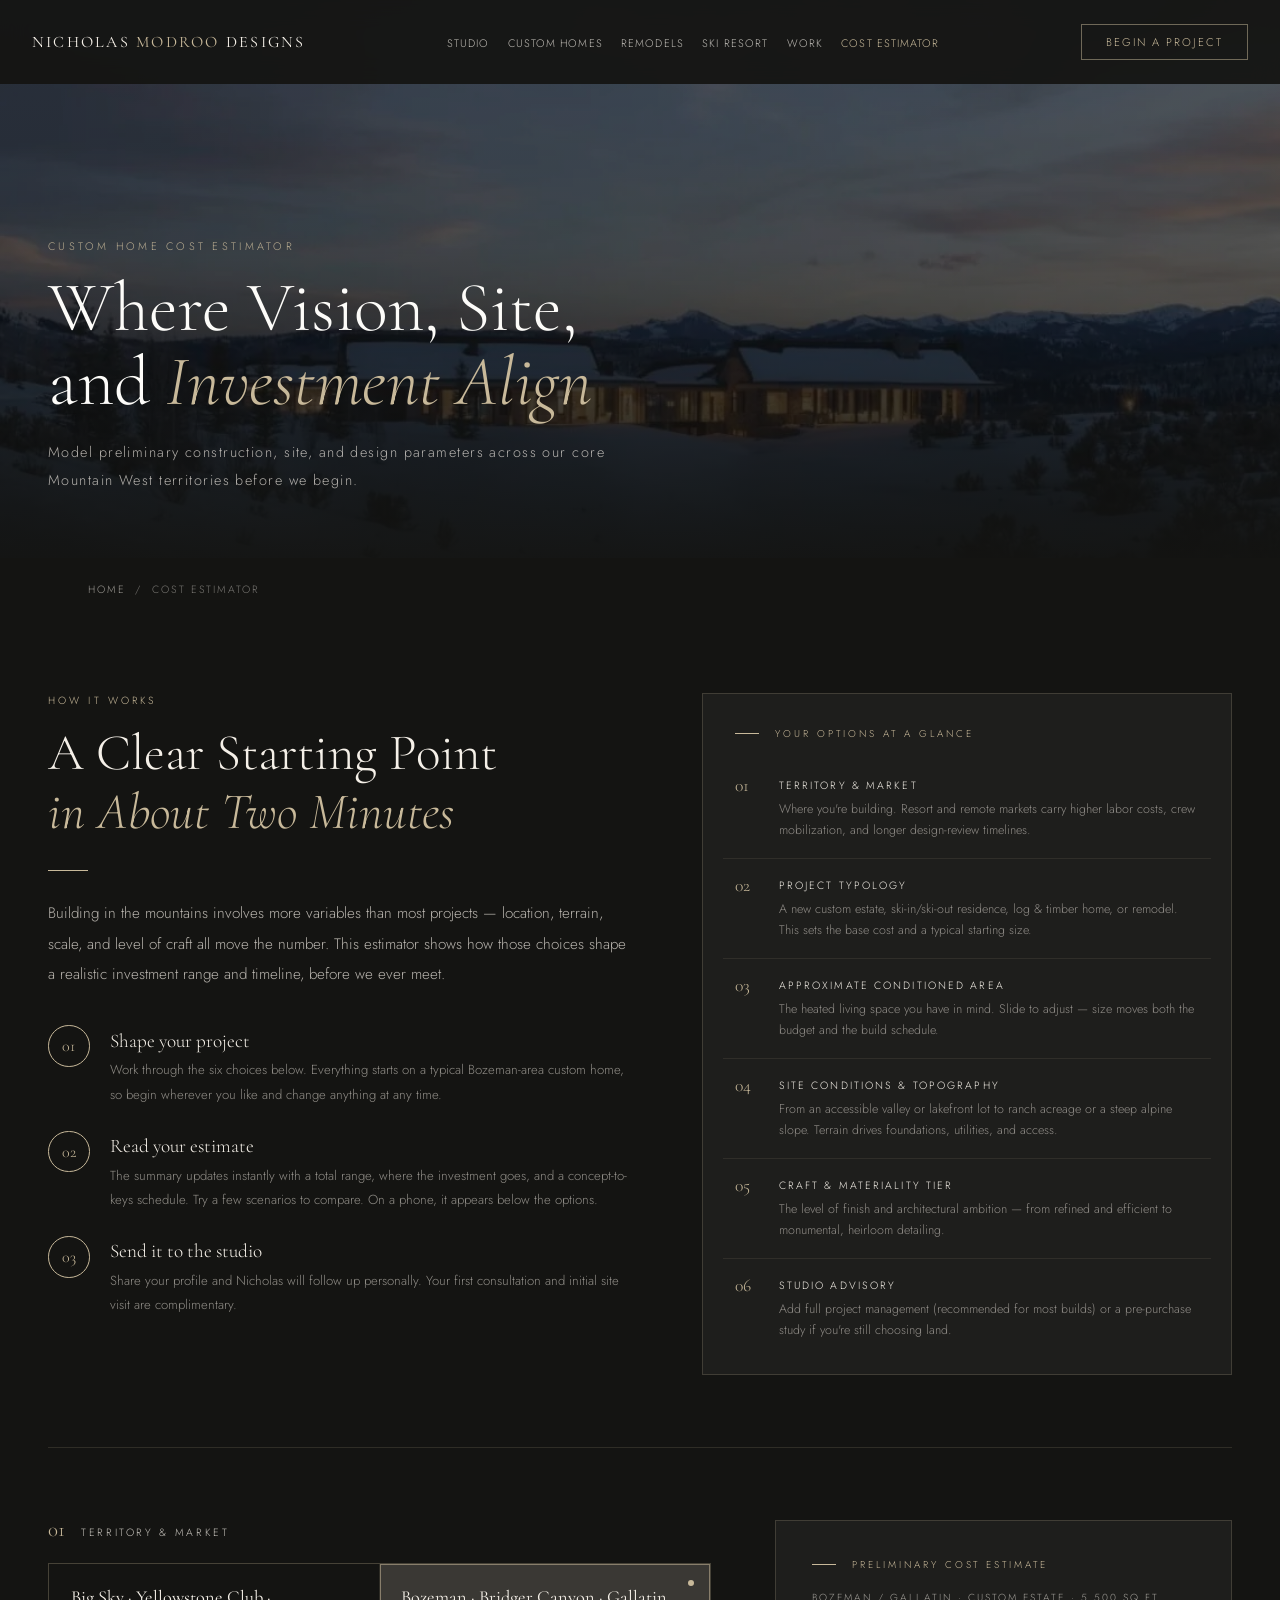
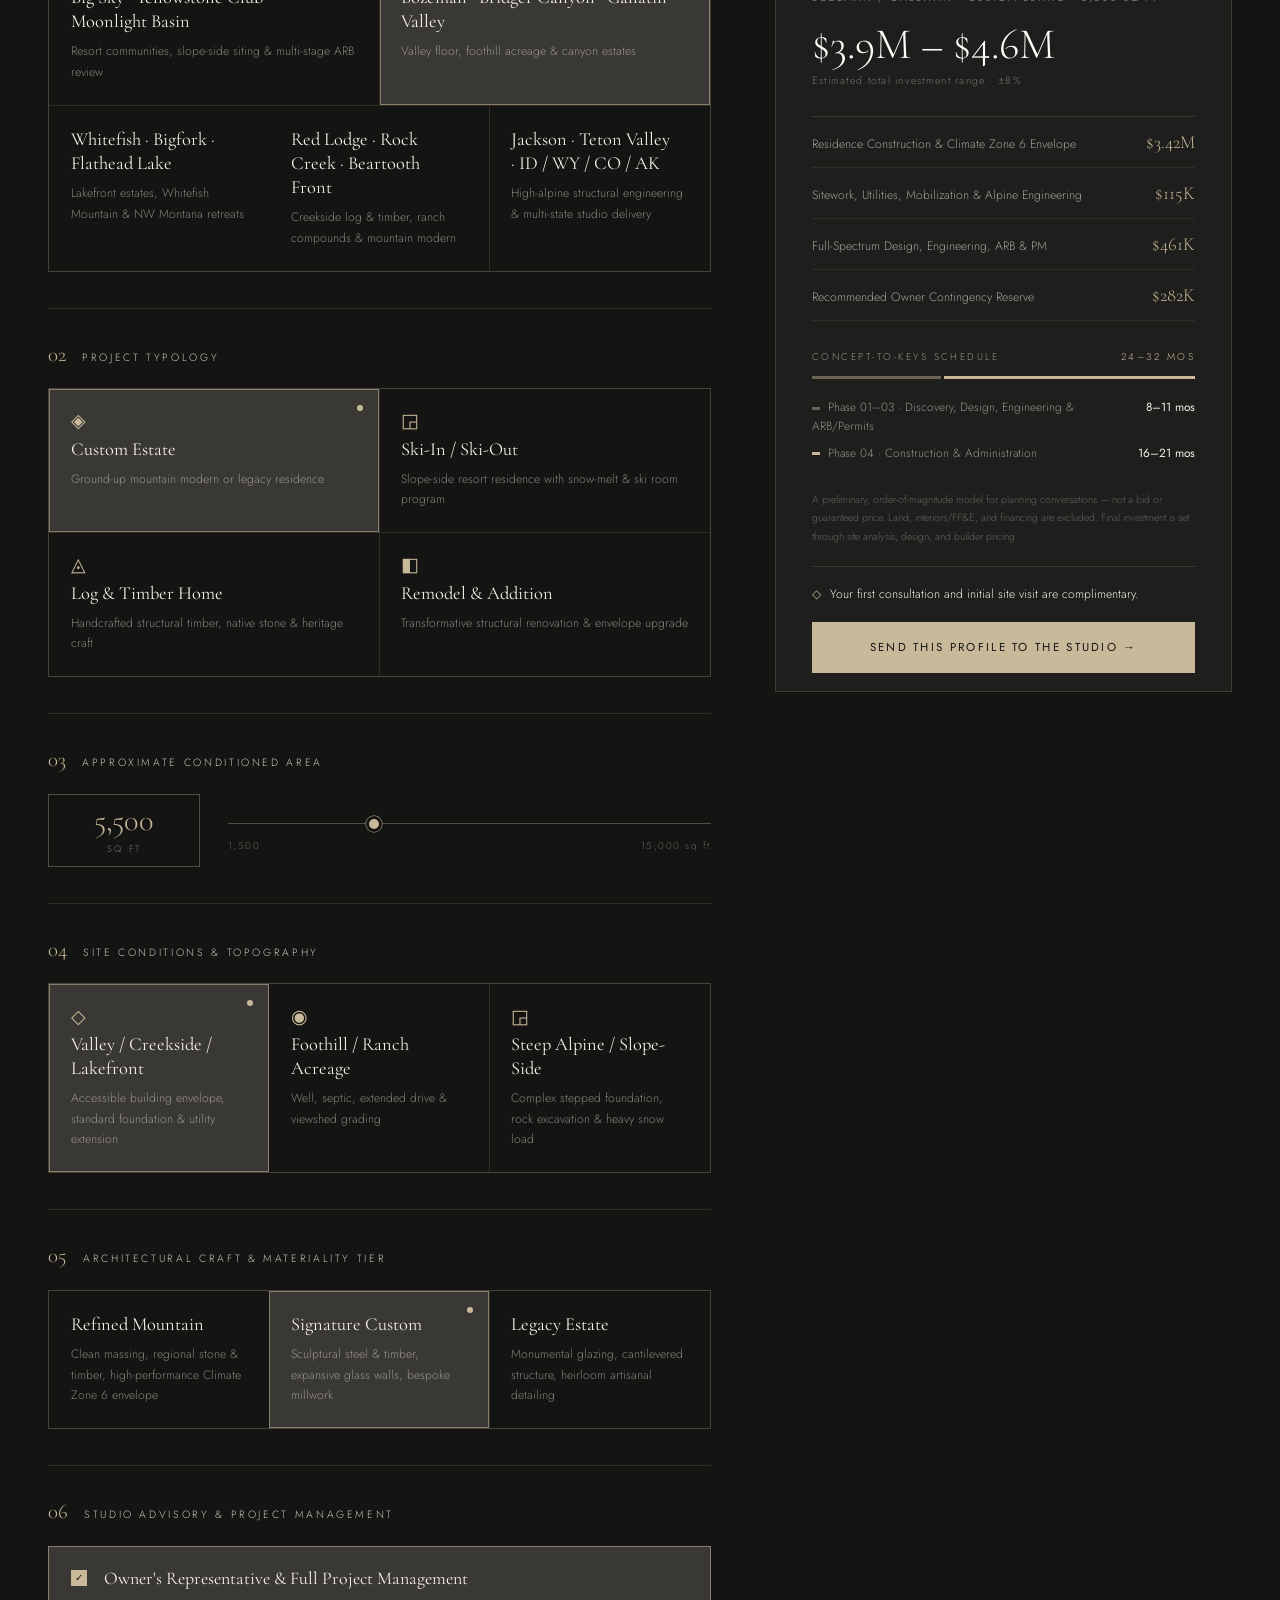
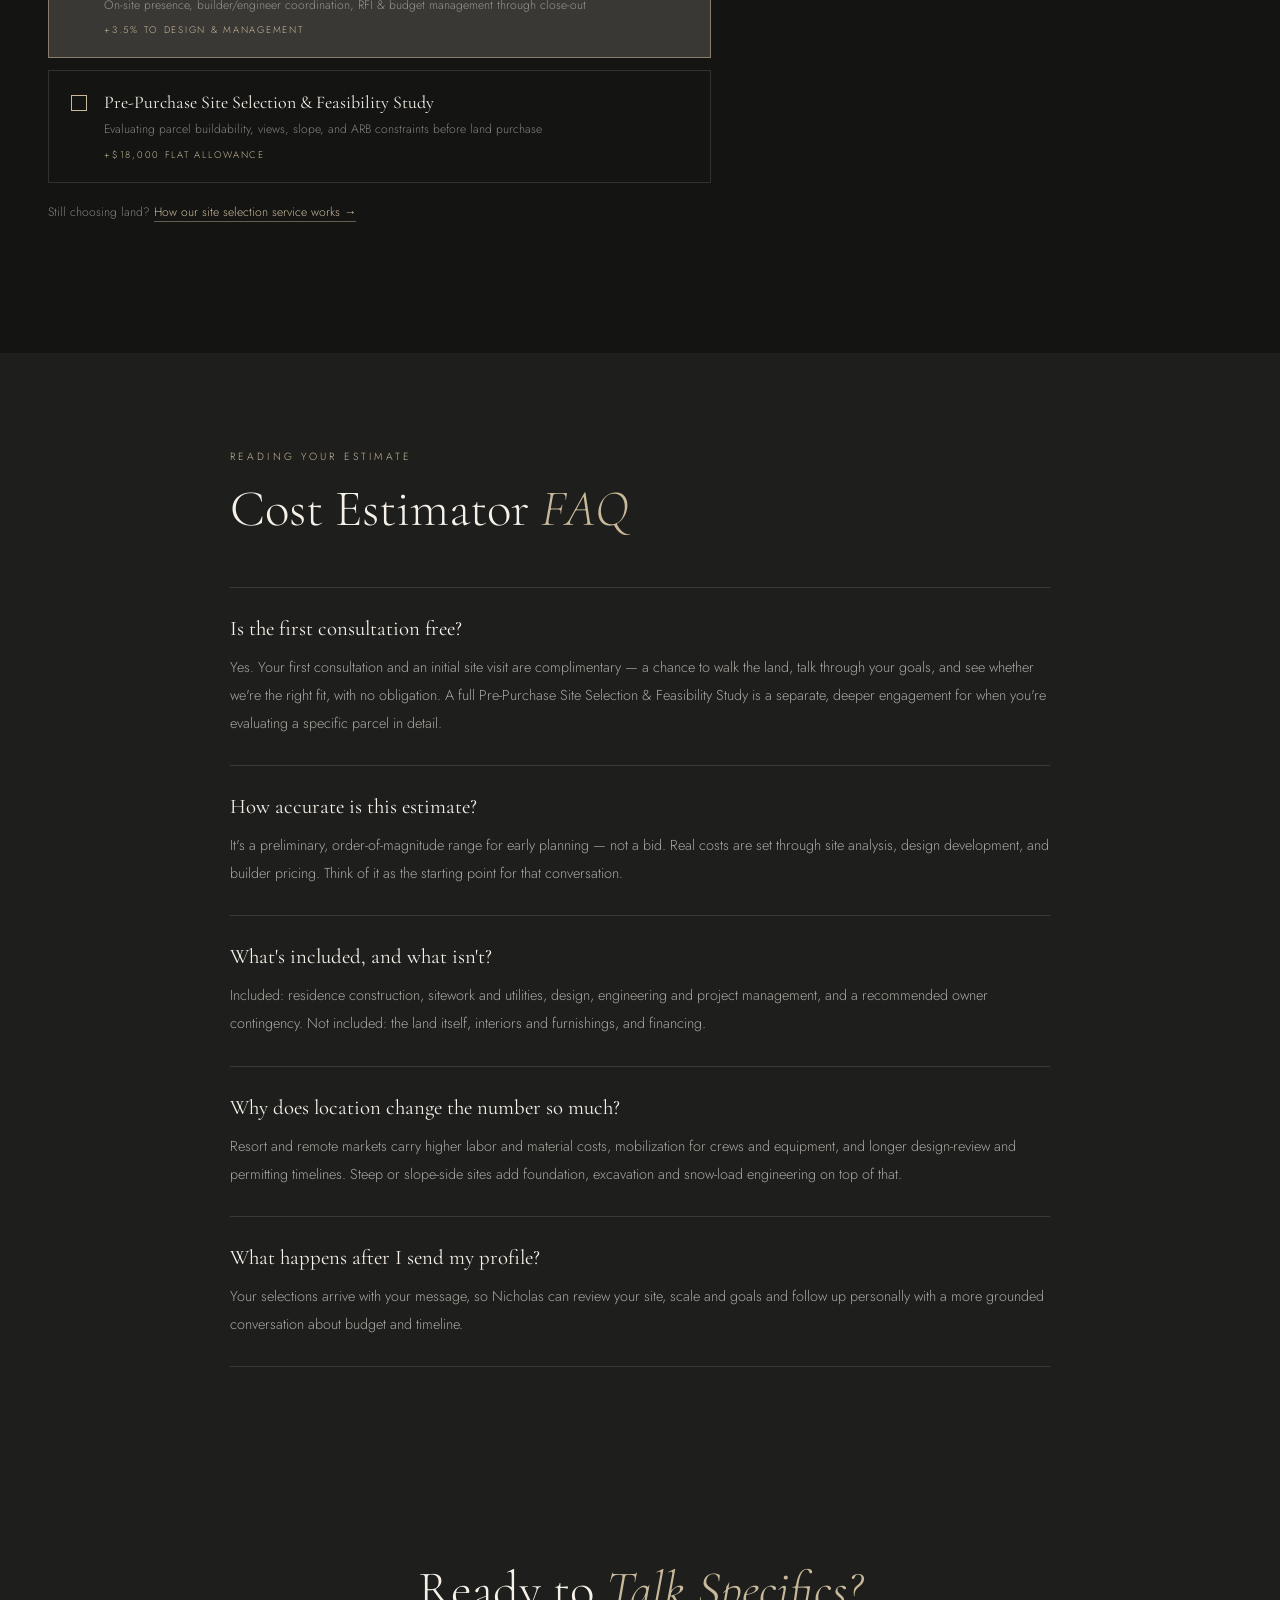
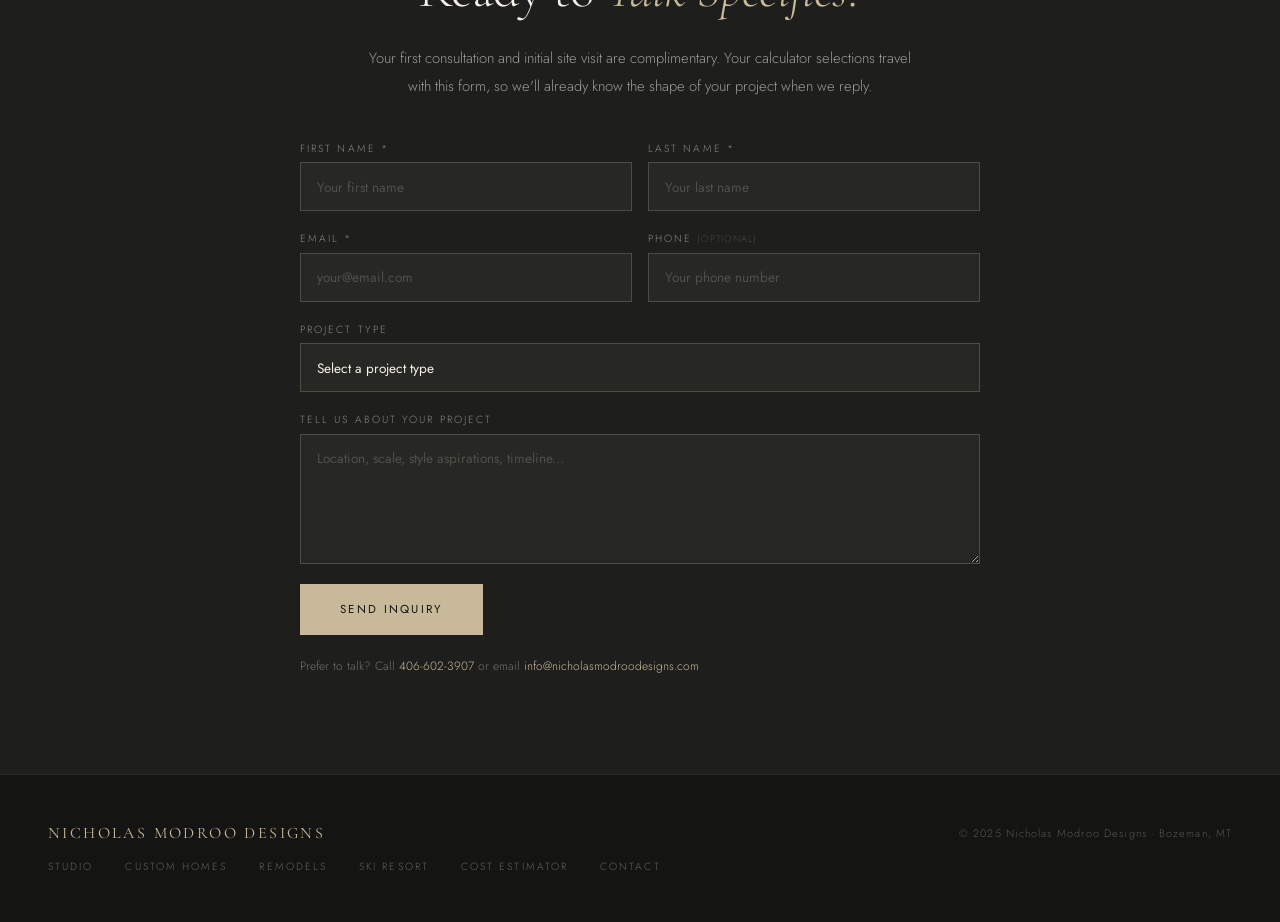
==== commit 1af545c1: "Add How It Works intro and options guide to Cost Estimator; fix phone nav on subpages Co-Authored-By" ====
--- a/cost-estimator.html
+++ b/cost-estimator.html
@@ -23,6 +23,24 @@
 /* ───────── FEASIBILITY CALCULATOR (all classes prefixed fz-) ───────── */
 .fz{background:var(--dark)}
 .fz-layout{margin-top:0 !important}
+.fz-intro{display:grid;grid-template-columns:minmax(0,1.1fr) minmax(0,1fr);gap:4.5rem;align-items:start;margin-bottom:4.5rem;padding-bottom:4.5rem;border-bottom:0.5px solid rgba(200,185,154,0.15)}
+.fz-intro-lead{font-size:0.95rem;line-height:2;color:rgba(245,240,232,0.72)}
+.fz-how{list-style:none;margin-top:2.25rem;display:flex;flex-direction:column;gap:1.5rem}
+.fz-how li{display:flex;gap:1.25rem;align-items:flex-start}
+.fz-how-num{flex:none;width:2.6rem;height:2.6rem;border-radius:50%;border:0.5px solid var(--stone);display:flex;align-items:center;justify-content:center;font-family:'Cormorant Garamond',serif;font-size:1rem;color:var(--stone)}
+.fz-how-name{font-family:'Cormorant Garamond',serif;font-size:1.2rem;color:var(--cream);margin:0.2rem 0 0.35rem}
+.fz-how p{font-size:0.82rem;line-height:1.85;color:rgba(245,240,232,0.55)}
+.fz-glance{background:var(--charcoal);border:0.5px solid rgba(200,185,154,0.2);padding:2rem 2rem 1rem}
+.fz-glance-list{margin-top:1.1rem}
+.fz-glance-row{display:flex;gap:1.1rem;padding:1rem 0.75rem;margin:0 -0.75rem;border-bottom:0.5px solid rgba(200,185,154,0.1);text-decoration:none;transition:background 0.25s}
+.fz-glance-row:last-child{border-bottom:none}
+.fz-glance-row:hover{background:var(--mid)}
+.fz-glance-num{flex:none;font-family:'Cormorant Garamond',serif;font-size:1.1rem;color:var(--stone);line-height:1.3;min-width:1.6rem}
+.fz-glance-name{display:block;font-size:0.66rem;letter-spacing:0.2em;text-transform:uppercase;color:var(--cream);margin:0.2rem 0 0.4rem}
+.fz-glance-desc{display:block;font-size:0.78rem;line-height:1.7;color:rgba(245,240,232,0.52)}
+.fz-step{scroll-margin-top:7rem}
+@media(max-width:1024px){.fz-intro{grid-template-columns:1fr;gap:3rem}}
+@media(max-width:768px){.fz-intro{margin-bottom:3rem;padding-bottom:3rem}.fz-glance{padding:1.5rem 1.25rem 0.5rem}}
 .fz-free{display:flex;gap:0.6rem;align-items:baseline;font-size:0.76rem;line-height:1.6;color:var(--cream);border-top:0.5px solid rgba(200,185,154,0.18);padding-top:1.1rem;margin:-0.5rem 0 1.1rem}
 .fz-free span{color:var(--stone)}
 .fz-note{font-size:0.76rem;color:rgba(245,240,232,0.5);margin-top:1.25rem}
@@ -187,18 +205,43 @@
 
 <section class="fz" id="feasibility" aria-label="Cost estimator">
   <div class="fz-wrap">
+    <div class="fz-intro">
+      <div>
+        <div class="section-label">How It Works</div>
+        <h2 class="section-title">A Clear Starting Point<br><em>in About Two Minutes</em></h2>
+        <div class="divider"></div>
+        <p class="fz-intro-lead">Building in the mountains involves more variables than most projects — location, terrain, scale, and level of craft all move the number. This estimator shows how those choices shape a realistic investment range and timeline, before we ever meet.</p>
+        <ol class="fz-how">
+          <li><span class="fz-how-num">01</span><div><div class="fz-how-name">Shape your project</div><p>Work through the six choices below. Everything starts on a typical Bozeman-area custom home, so begin wherever you like and change anything at any time.</p></div></li>
+          <li><span class="fz-how-num">02</span><div><div class="fz-how-name">Read your estimate</div><p>The summary updates instantly with a total range, where the investment goes, and a concept-to-keys schedule. Try a few scenarios to compare. On a phone, it appears below the options.</p></div></li>
+          <li><span class="fz-how-num">03</span><div><div class="fz-how-name">Send it to the studio</div><p>Share your profile and Nicholas will follow up personally. Your first consultation and initial site visit are complimentary.</p></div></li>
+        </ol>
+      </div>
+      <div class="fz-glance">
+        <div class="fz-panel-label">Your Options at a Glance</div>
+        <div class="fz-glance-list">
+          <a href="#step-1" class="fz-glance-row"><span class="fz-glance-num">01</span><span><span class="fz-glance-name">Territory &amp; Market</span><span class="fz-glance-desc">Where you're building. Resort and remote markets carry higher labor costs, crew mobilization, and longer design-review timelines.</span></span></a>
+          <a href="#step-2" class="fz-glance-row"><span class="fz-glance-num">02</span><span><span class="fz-glance-name">Project Typology</span><span class="fz-glance-desc">A new custom estate, ski-in/ski-out residence, log &amp; timber home, or remodel. This sets the base cost and a typical starting size.</span></span></a>
+          <a href="#step-3" class="fz-glance-row"><span class="fz-glance-num">03</span><span><span class="fz-glance-name">Approximate Conditioned Area</span><span class="fz-glance-desc">The heated living space you have in mind. Slide to adjust — size moves both the budget and the build schedule.</span></span></a>
+          <a href="#step-4" class="fz-glance-row"><span class="fz-glance-num">04</span><span><span class="fz-glance-name">Site Conditions &amp; Topography</span><span class="fz-glance-desc">From an accessible valley or lakefront lot to ranch acreage or a steep alpine slope. Terrain drives foundations, utilities, and access.</span></span></a>
+          <a href="#step-5" class="fz-glance-row"><span class="fz-glance-num">05</span><span><span class="fz-glance-name">Craft &amp; Materiality Tier</span><span class="fz-glance-desc">The level of finish and architectural ambition — from refined and efficient to monumental, heirloom detailing.</span></span></a>
+          <a href="#step-6" class="fz-glance-row"><span class="fz-glance-num">06</span><span><span class="fz-glance-name">Studio Advisory</span><span class="fz-glance-desc">Add full project management (recommended for most builds) or a pre-purchase study if you're still choosing land.</span></span></a>
+        </div>
+      </div>
+    </div>
+
     <div class="fz-layout">
       <!-- Controls (cards are rendered from NMD_FEASIBILITY_CONFIG) -->
       <div class="fz-controls">
-        <div class="fz-step">
+        <div class="fz-step" id="step-1">
           <div class="fz-step-head"><span class="fz-step-num">01</span><span class="fz-step-title" id="fz-t1">Territory &amp; Market</span></div>
           <div class="fz-grid fz-grid-terr" role="radiogroup" aria-labelledby="fz-t1" data-fz-group="territory"></div>
         </div>
-        <div class="fz-step">
+        <div class="fz-step" id="step-2">
           <div class="fz-step-head"><span class="fz-step-num">02</span><span class="fz-step-title" id="fz-t2">Project Typology</span></div>
           <div class="fz-grid fz-grid-2" role="radiogroup" aria-labelledby="fz-t2" data-fz-group="typology"></div>
         </div>
-        <div class="fz-step">
+        <div class="fz-step" id="step-3">
           <div class="fz-step-head"><span class="fz-step-num">03</span><span class="fz-step-title"><label for="fz-sqft">Approximate Conditioned Area</label></span></div>
           <div class="fz-range-row">
             <div class="fz-readout"><div class="fz-readout-num" id="fz-sqft-out">5,500</div><div class="fz-readout-unit">Sq Ft</div></div>
@@ -208,15 +251,15 @@
             </div>
           </div>
         </div>
-        <div class="fz-step">
+        <div class="fz-step" id="step-4">
           <div class="fz-step-head"><span class="fz-step-num">04</span><span class="fz-step-title" id="fz-t4">Site Conditions &amp; Topography</span></div>
           <div class="fz-grid fz-grid-3" role="radiogroup" aria-labelledby="fz-t4" data-fz-group="site"></div>
         </div>
-        <div class="fz-step">
+        <div class="fz-step" id="step-5">
           <div class="fz-step-head"><span class="fz-step-num">05</span><span class="fz-step-title" id="fz-t5">Architectural Craft &amp; Materiality Tier</span></div>
           <div class="fz-grid fz-grid-3" role="radiogroup" aria-labelledby="fz-t5" data-fz-group="craft"></div>
         </div>
-        <div class="fz-step">
+        <div class="fz-step" id="step-6">
           <div class="fz-step-head"><span class="fz-step-num">06</span><span class="fz-step-title">Studio Advisory &amp; Project Management</span></div>
           <div data-fz-group="addons"></div>
           <p class="fz-note">Still choosing land? <a href="site-selection.html" class="inline-link">How our site selection service works →</a></p>
--- a/styles.css
+++ b/styles.css
@@ -136,8 +136,11 @@
 .nav-phone{margin-left:1.75rem}
 @media(max-width:1640px){.nav-links{gap:1.6rem}.nav-links a{letter-spacing:0.15em}}
 @media(max-width:1470px){.nav-phone{display:none}}
-@media(max-width:1300px){nav{padding:1.5rem 2rem}.nav-links{gap:1.15rem}.nav-links a{letter-spacing:0.1em;font-size:0.68rem}.nav-logo{font-size:1rem;letter-spacing:0.14em}}
+@media(max-width:1300px) and (min-width:769px){nav{padding:1.5rem 2rem}.nav-links{gap:1.15rem}.nav-links a{letter-spacing:0.1em;font-size:0.68rem}.nav-logo{font-size:1rem;letter-spacing:0.14em}}
 @media(max-width:1130px){.nav-links{display:none}}
+
+/* Small phones: keep logo and button on one line without touching */
+@media(max-width:600px){.nav-logo{font-size:0.86rem;letter-spacing:0.12em}.nav-cta{padding:0.5rem 0.85rem;font-size:0.6rem;letter-spacing:0.12em;white-space:nowrap}}
 
 /* ===== Project case-study pages ===== */
 .facts{display:grid;grid-template-columns:repeat(4,1fr);gap:1.5rem;max-width:1100px;margin:0 auto;border-top:0.5px solid rgba(200,185,154,0.22);border-bottom:0.5px solid rgba(200,185,154,0.22);padding:2.25rem 0}
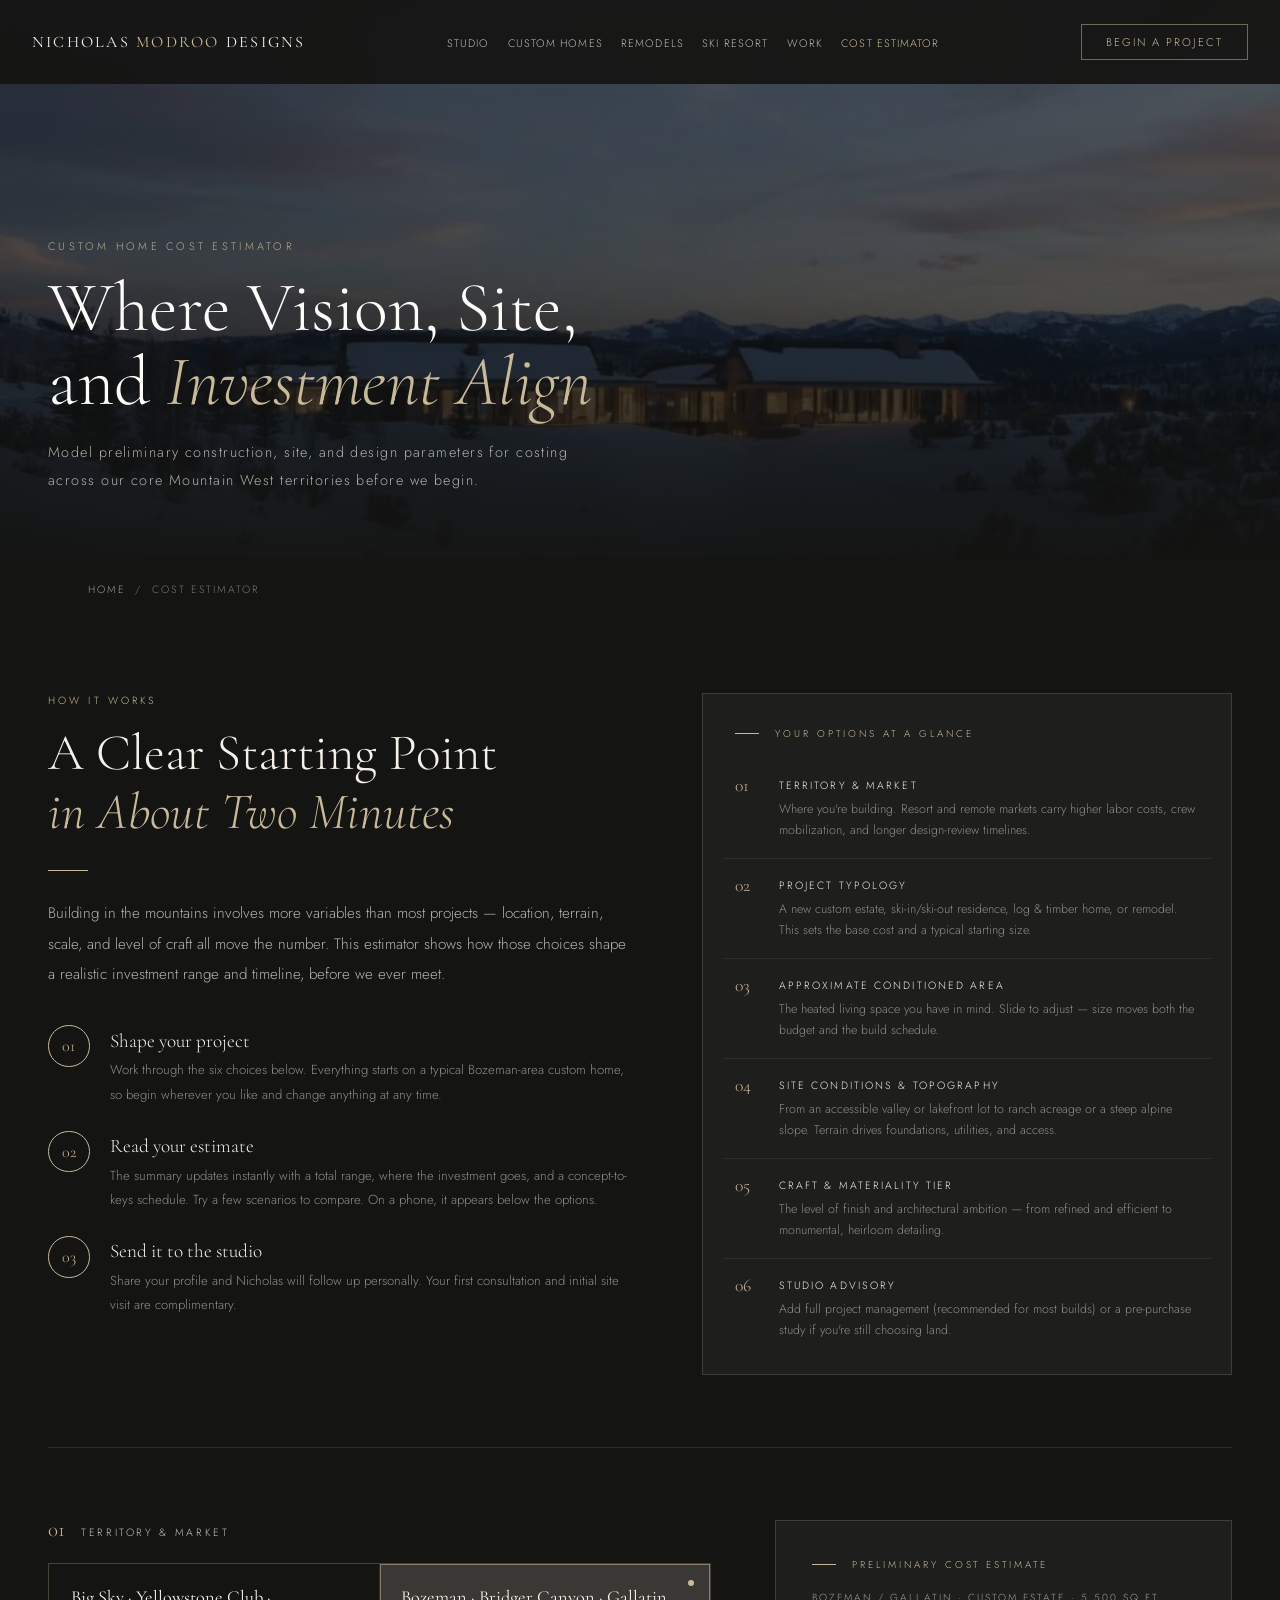
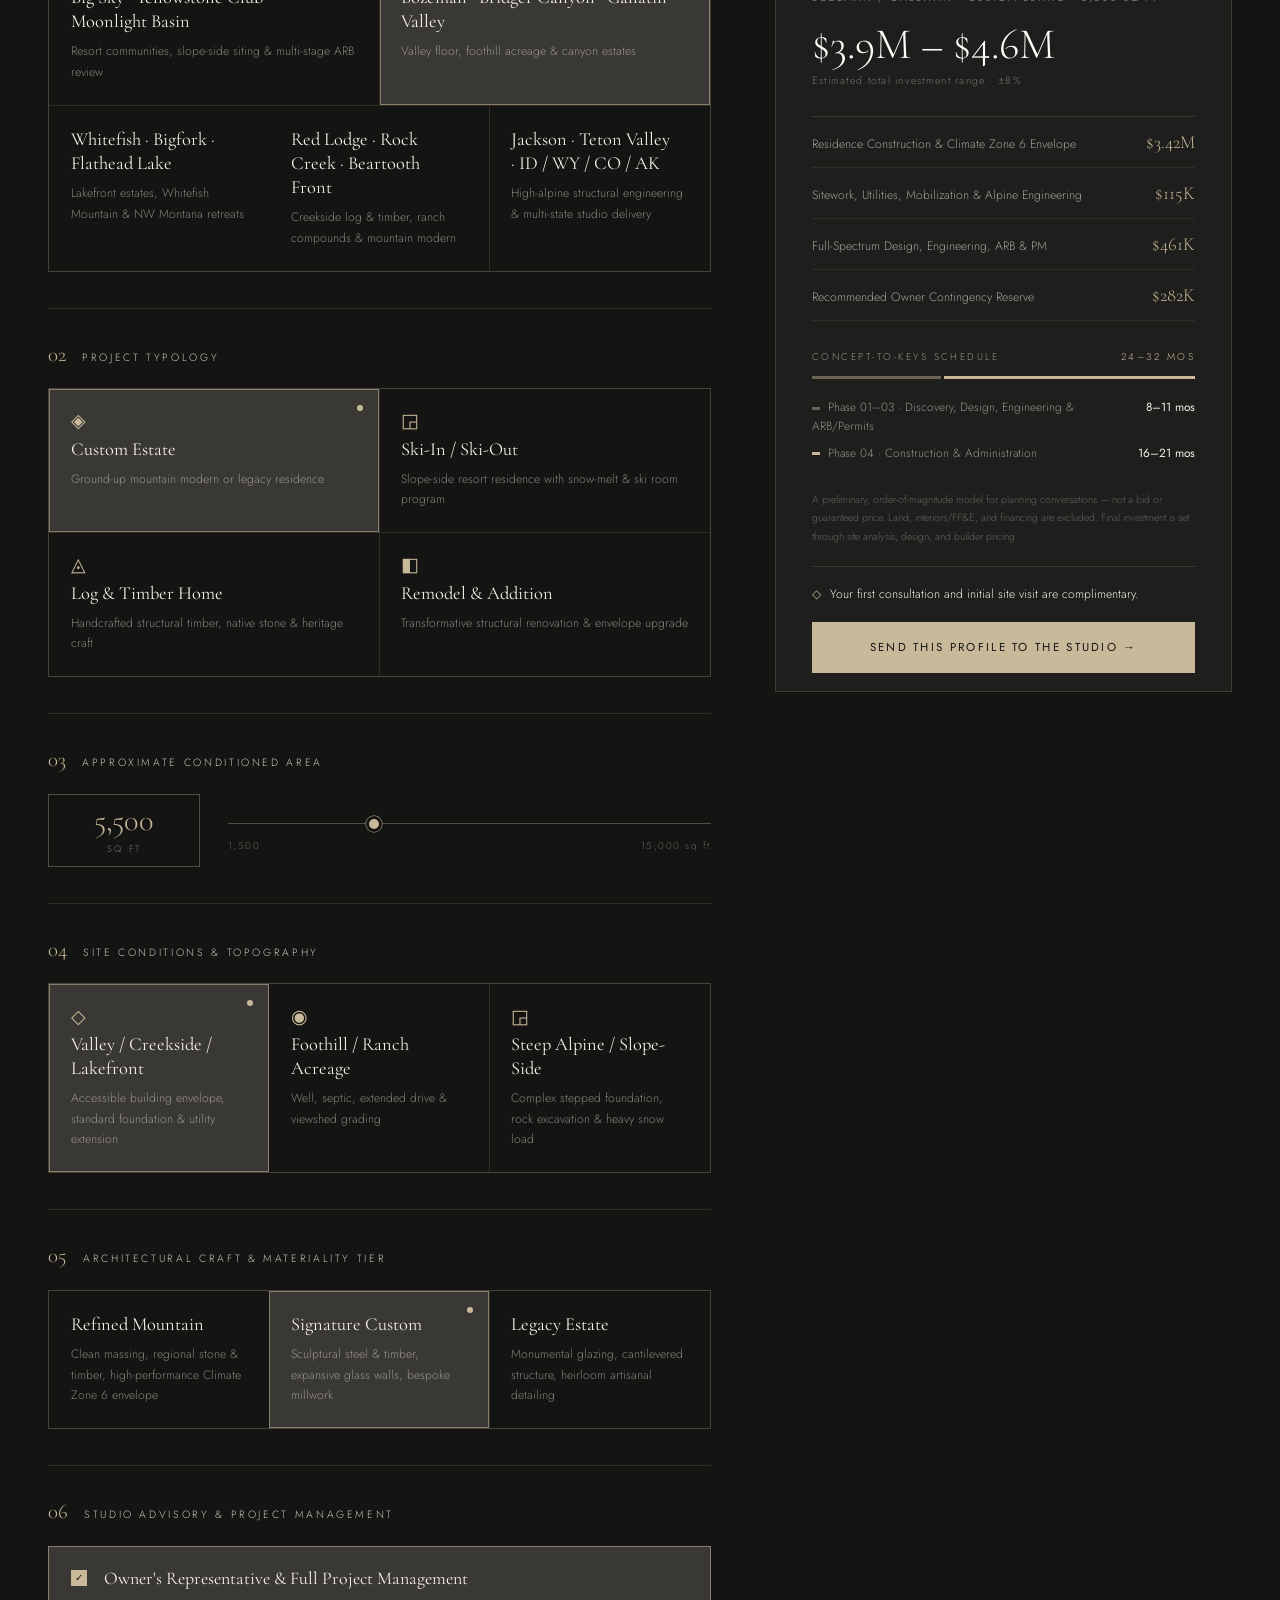
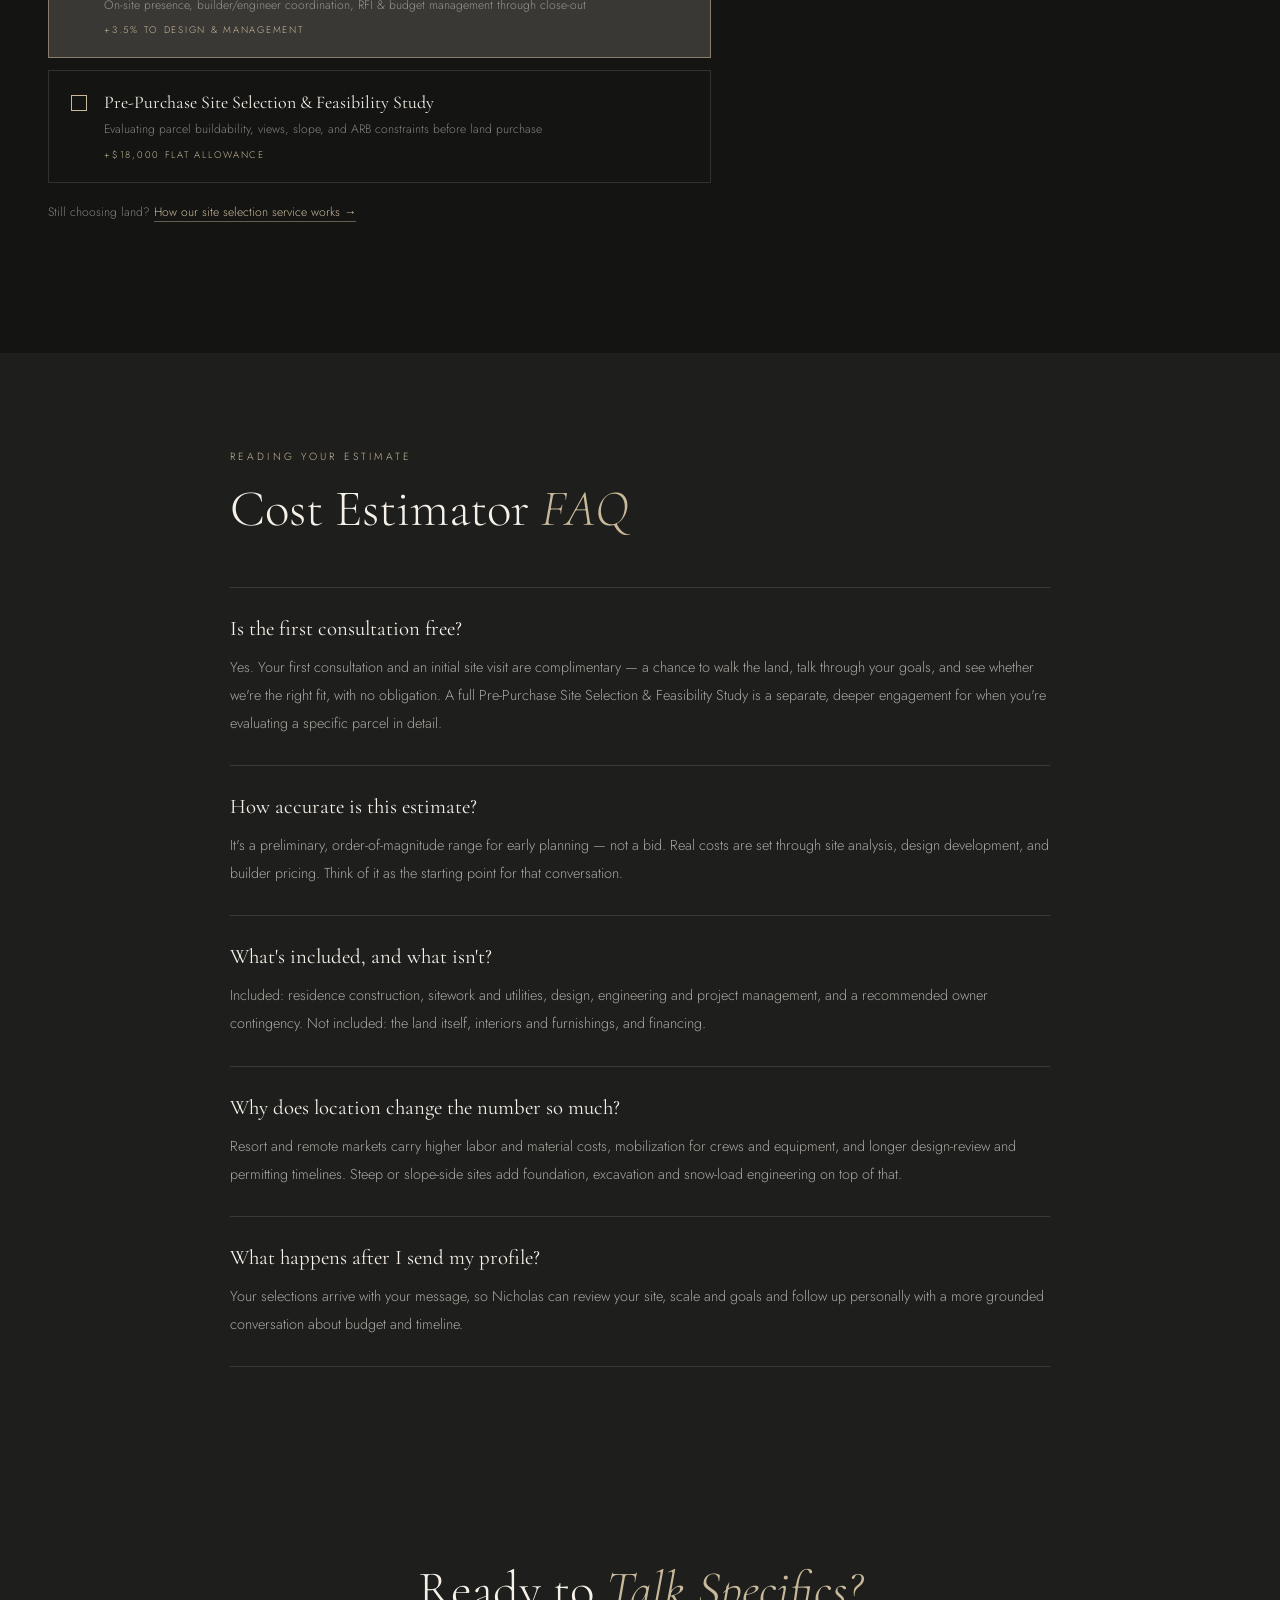
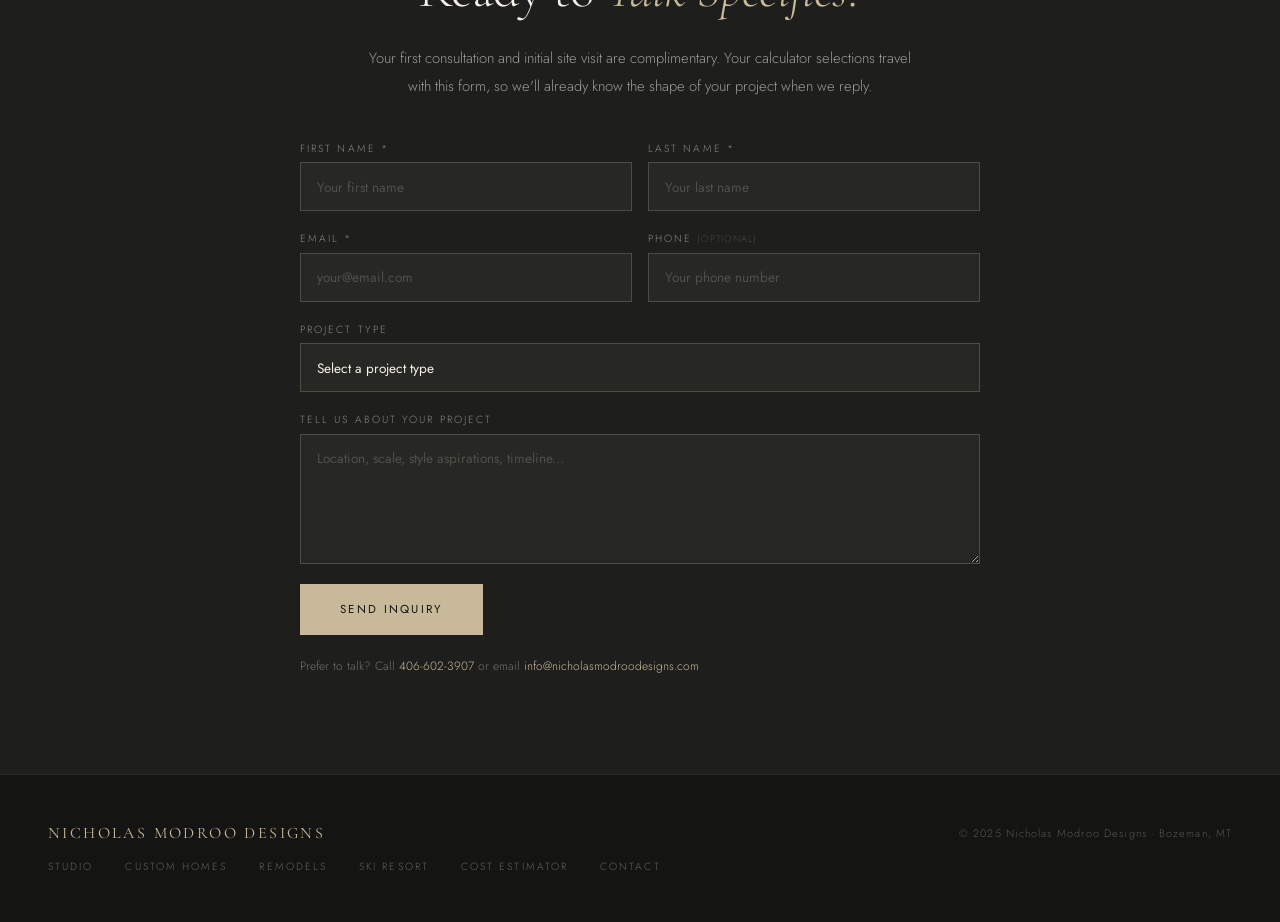
==== commit 0051b0f6: "Revise Cost Estimator hero subtitle Co-Authored-By: Claude Opus 5.5 <noreply@anthropic.com> Claude-S" ====
--- a/cost-estimator.html
+++ b/cost-estimator.html
@@ -197,7 +197,7 @@
   <div class="subhero-content">
     <div class="subhero-eyebrow">Custom Home Cost Estimator</div>
     <h1 class="subhero-title">Where Vision, Site,<br>and <em>Investment Align</em></h1>
-    <p class="subhero-sub">Model preliminary construction, site, and design parameters across our core Mountain West territories before we begin.</p>
+    <p class="subhero-sub">Model preliminary construction, site, and design parameters for costing across our core Mountain West territories before we begin.</p>
   </div>
 </header>
 
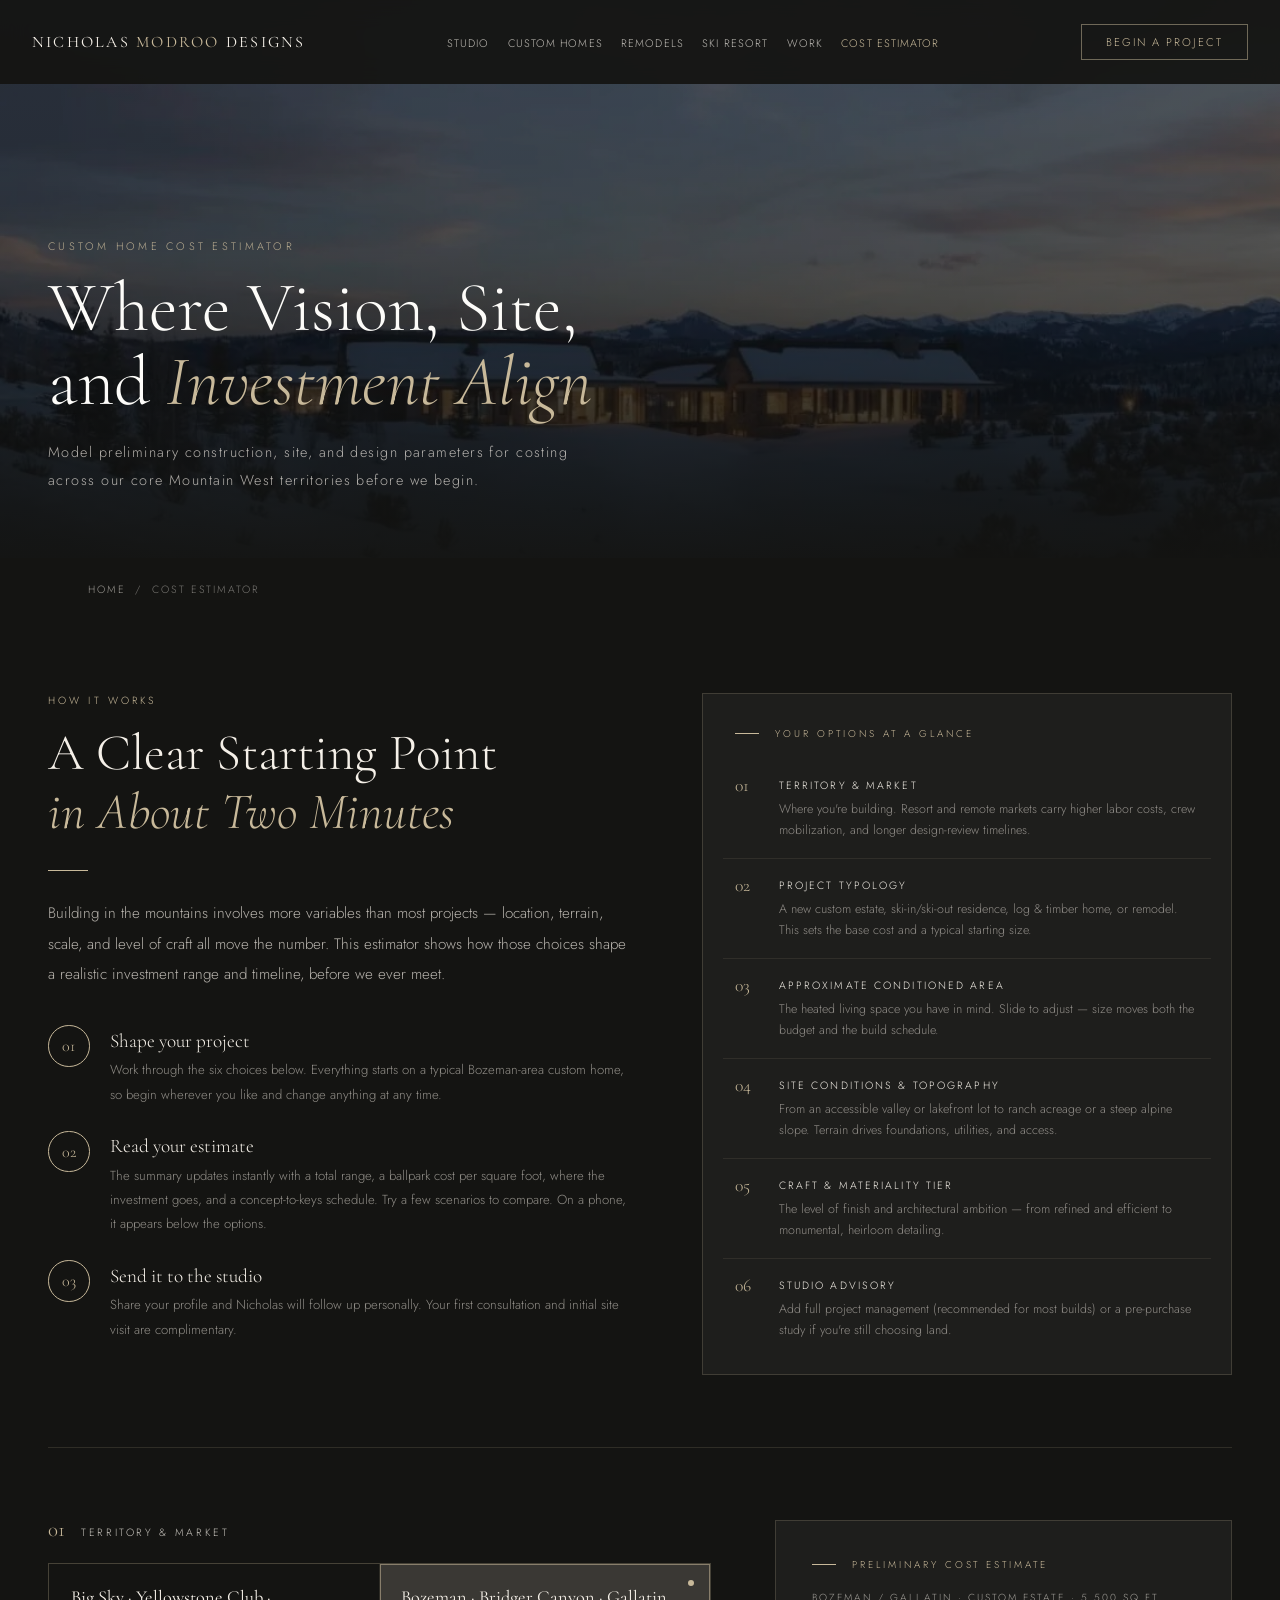
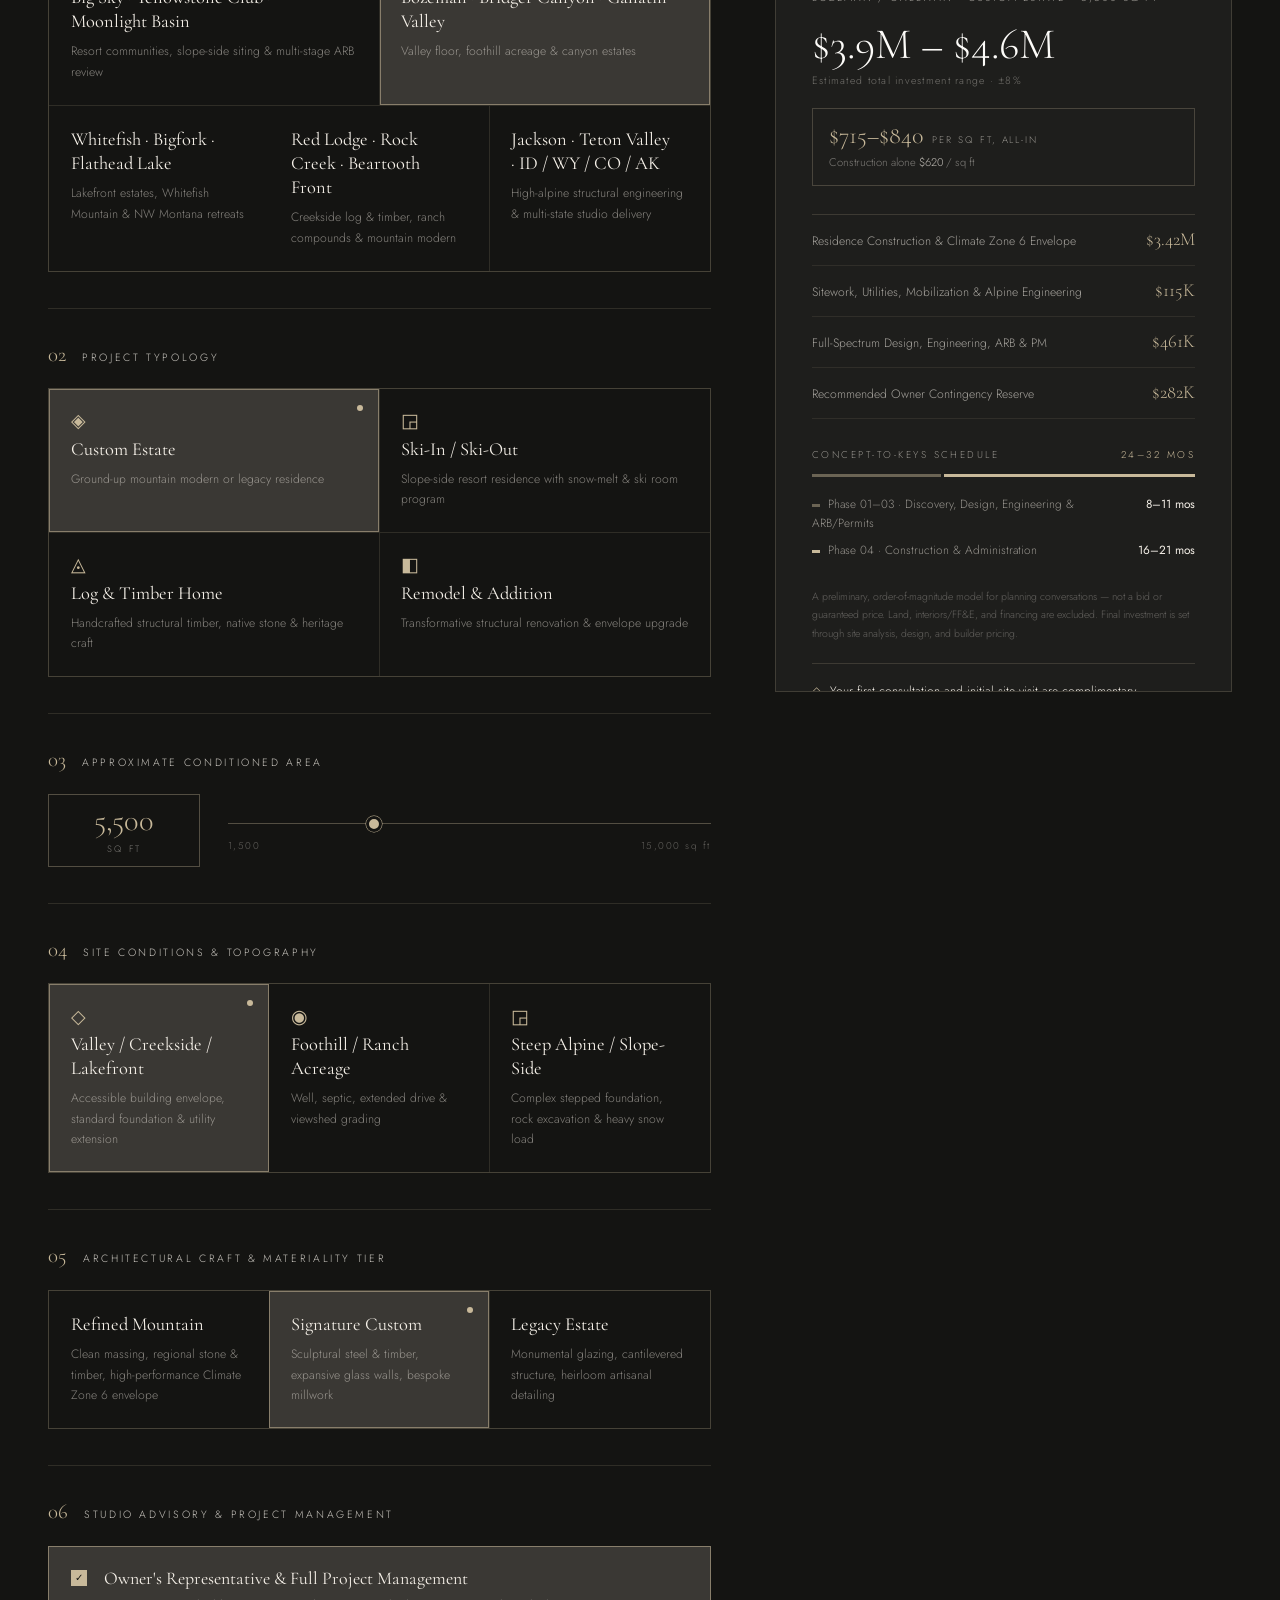
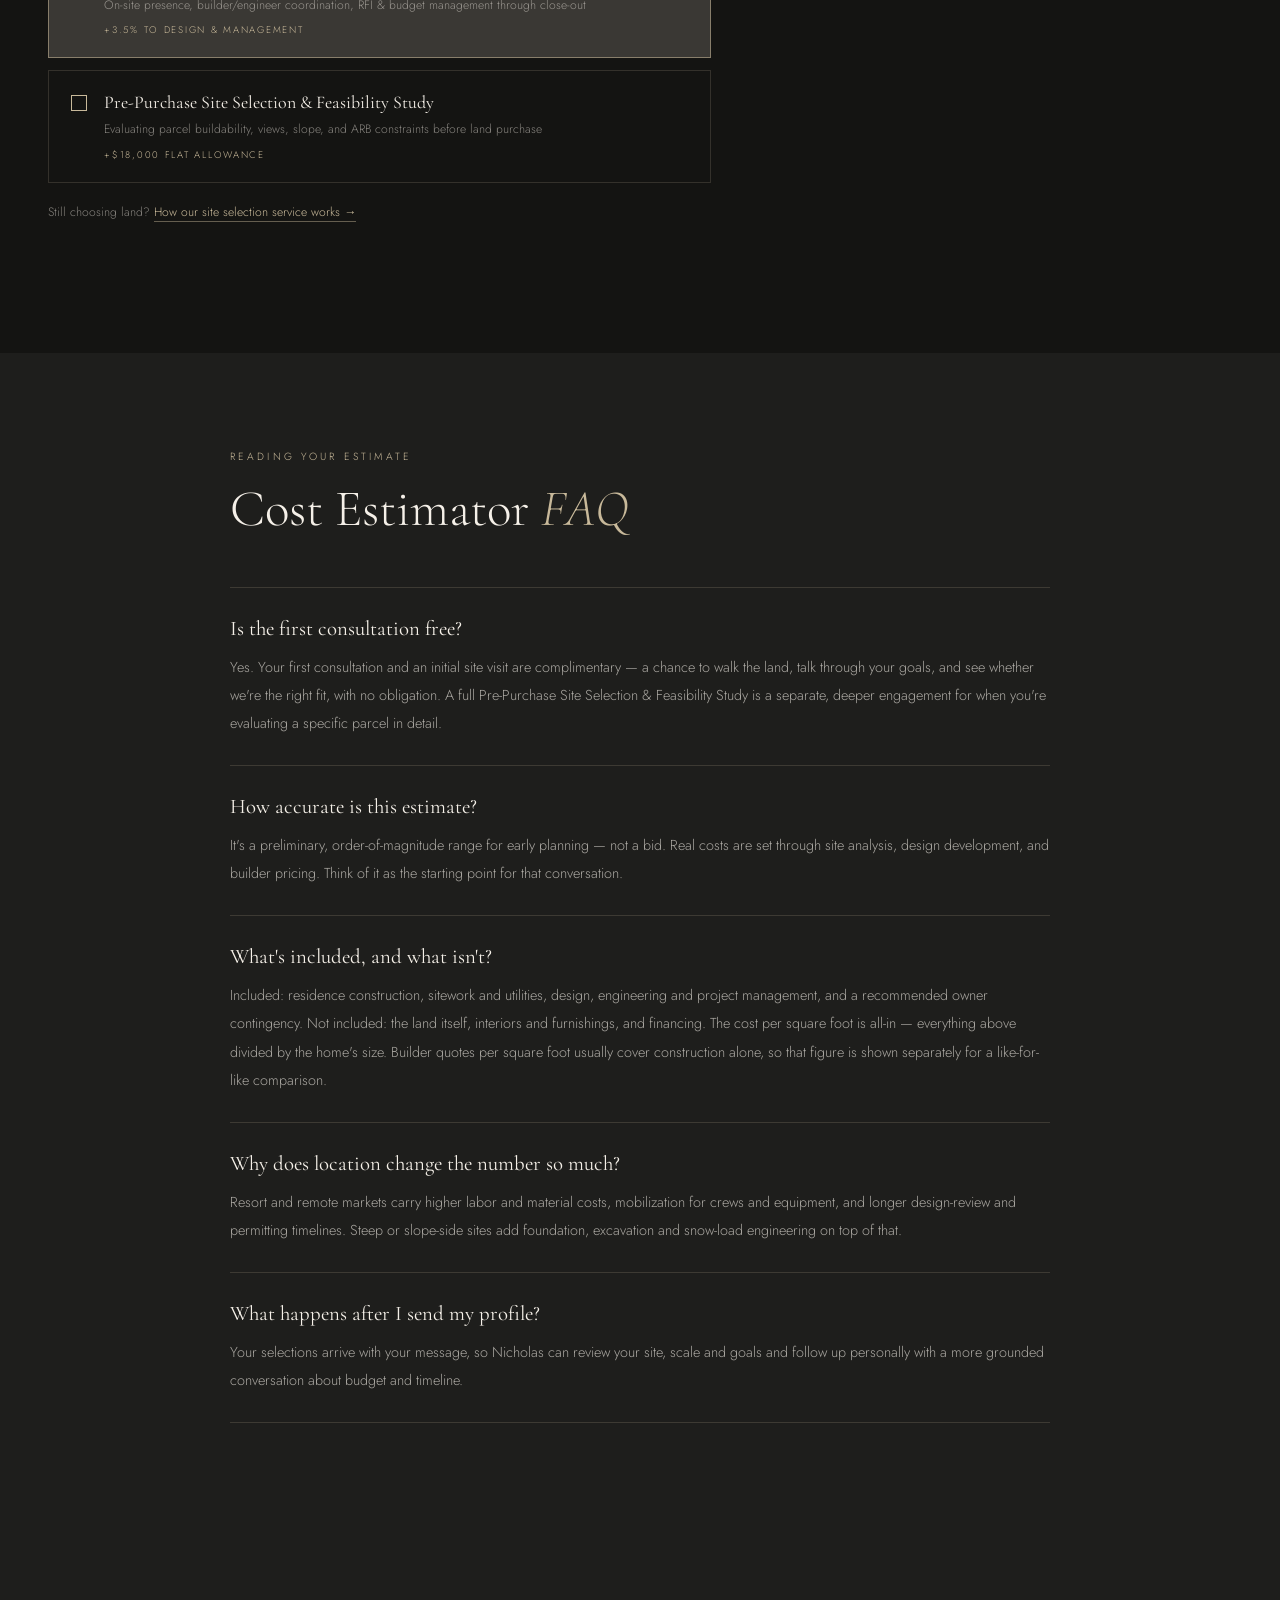
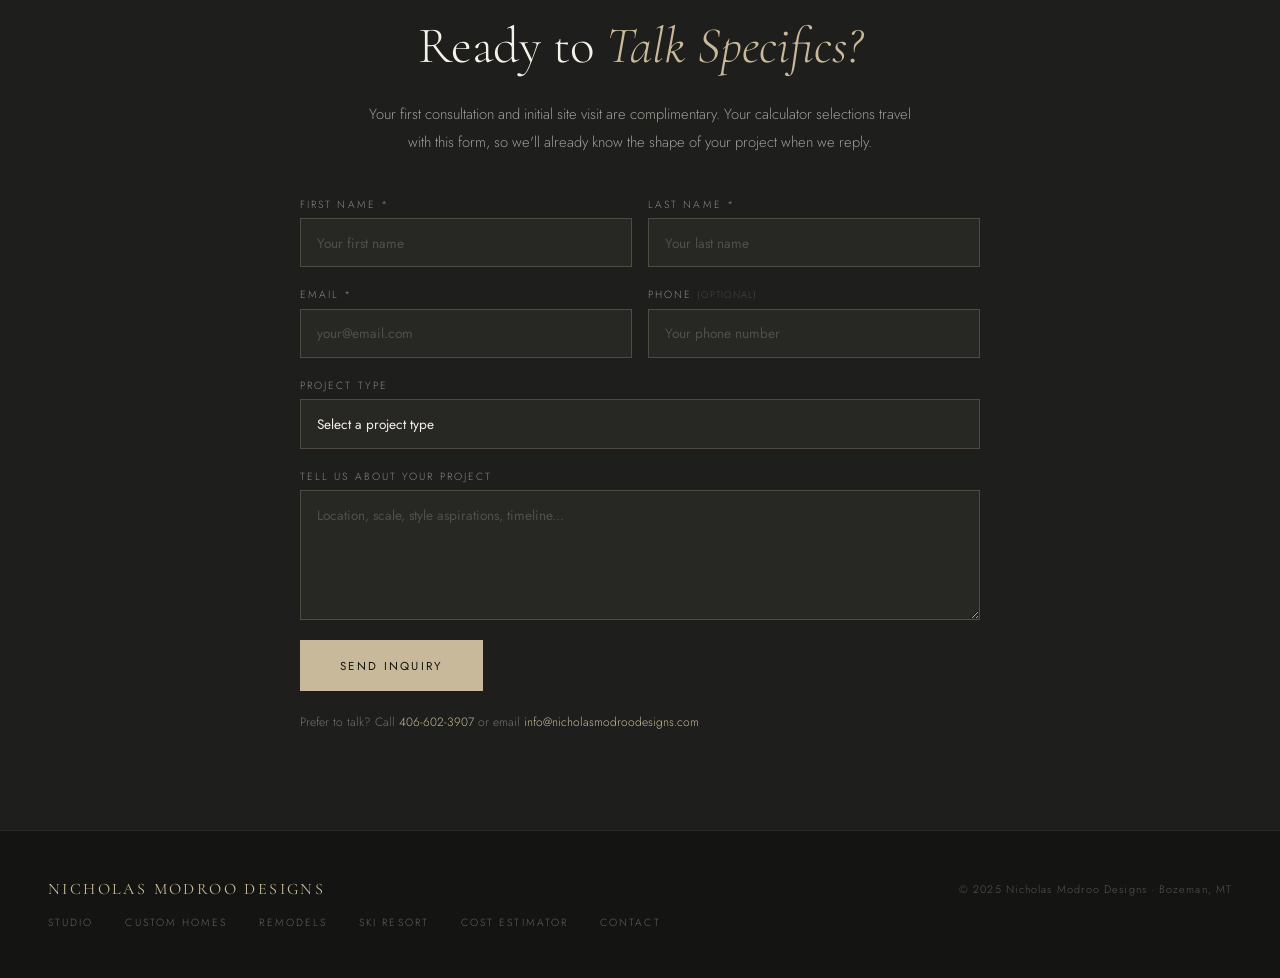
==== commit e4d8261e: "Add ballpark cost per square foot (all-in and construction-only) to Cost Estimator Co-Authored-By: C" ====
--- a/cost-estimator.html
+++ b/cost-estimator.html
@@ -103,6 +103,12 @@
 .fz-tag{margin-top:1.1rem;font-size:0.64rem;letter-spacing:0.2em;text-transform:uppercase;color:rgba(245,240,232,0.6);line-height:1.8}
 .fz-total{font-family:'Cormorant Garamond',serif;font-size:clamp(2.2rem,3.4vw,3rem);font-weight:300;color:var(--white);line-height:1.05;margin:0.9rem 0 0.35rem;transition:opacity 0.2s}
 .fz-total-note{font-size:0.66rem;letter-spacing:0.12em;color:rgba(245,240,232,0.4)}
+.fz-psf{margin-top:1.25rem;padding:0.9rem 1rem;border:0.5px solid rgba(200,185,154,0.25);display:flex;flex-wrap:wrap;justify-content:space-between;align-items:baseline;gap:0.4rem 1rem}
+.fz-psf-main{display:flex;align-items:baseline;gap:0.6rem}
+.fz-psf-val{font-family:'Cormorant Garamond',serif;font-size:1.5rem;color:var(--stone);line-height:1}
+.fz-psf-unit{font-size:0.6rem;letter-spacing:0.2em;text-transform:uppercase;color:rgba(245,240,232,0.55)}
+.fz-psf-sub{font-size:0.7rem;color:rgba(245,240,232,0.45)}
+.fz-psf-sub span{color:rgba(245,240,232,0.75)}
 .fz-rows{margin:1.75rem 0;border-top:0.5px solid rgba(200,185,154,0.18)}
 .fz-row{display:flex;justify-content:space-between;align-items:baseline;gap:1rem;padding:0.85rem 0;border-bottom:0.5px solid rgba(200,185,154,0.1)}
 .fz-row-name{font-size:0.76rem;line-height:1.55;color:rgba(245,240,232,0.62)}
@@ -161,7 +167,7 @@
   "mainEntity": [
     { "@type": "Question", "name": "Is the first consultation free?", "acceptedAnswer": { "@type": "Answer", "text": "Yes. Your first consultation and an initial site visit are complimentary — a chance to walk the land, talk through your goals, and see whether we're the right fit, with no obligation. A full Pre-Purchase Site Selection & Feasibility Study is a separate, deeper engagement for when you're evaluating a specific parcel in detail." } },
     { "@type": "Question", "name": "How accurate is the cost estimate?", "acceptedAnswer": { "@type": "Answer", "text": "It is a preliminary, order-of-magnitude range for early planning, not a bid. Real costs are set through site analysis, design development, and builder pricing — the estimate is a starting point for that conversation." } },
-    { "@type": "Question", "name": "What does the estimate include and exclude?", "acceptedAnswer": { "@type": "Answer", "text": "It includes residence construction, sitework and utilities, design, engineering and project management, and an owner contingency. It excludes the cost of land, interiors and furnishings, and financing." } },
+    { "@type": "Question", "name": "What does the estimate include and exclude?", "acceptedAnswer": { "@type": "Answer", "text": "It includes residence construction, sitework and utilities, design, engineering and project management, and an owner contingency. It excludes the cost of land, interiors and furnishings, and financing. The cost per square foot is all-in — everything above divided by the home's size. Builder quotes per square foot usually cover construction alone, so that figure is shown separately for a like-for-like comparison." } },
     { "@type": "Question", "name": "What happens after I send my profile?", "acceptedAnswer": { "@type": "Answer", "text": "Your selections arrive with your message, so Nicholas can review your site, scale and goals and follow up personally with a more grounded conversation about budget and timeline." } }
   ]
 }
@@ -213,7 +219,7 @@
         <p class="fz-intro-lead">Building in the mountains involves more variables than most projects — location, terrain, scale, and level of craft all move the number. This estimator shows how those choices shape a realistic investment range and timeline, before we ever meet.</p>
         <ol class="fz-how">
           <li><span class="fz-how-num">01</span><div><div class="fz-how-name">Shape your project</div><p>Work through the six choices below. Everything starts on a typical Bozeman-area custom home, so begin wherever you like and change anything at any time.</p></div></li>
-          <li><span class="fz-how-num">02</span><div><div class="fz-how-name">Read your estimate</div><p>The summary updates instantly with a total range, where the investment goes, and a concept-to-keys schedule. Try a few scenarios to compare. On a phone, it appears below the options.</p></div></li>
+          <li><span class="fz-how-num">02</span><div><div class="fz-how-name">Read your estimate</div><p>The summary updates instantly with a total range, a ballpark cost per square foot, where the investment goes, and a concept-to-keys schedule. Try a few scenarios to compare. On a phone, it appears below the options.</p></div></li>
           <li><span class="fz-how-num">03</span><div><div class="fz-how-name">Send it to the studio</div><p>Share your profile and Nicholas will follow up personally. Your first consultation and initial site visit are complimentary.</p></div></li>
         </ol>
       </div>
@@ -272,6 +278,10 @@
         <div class="fz-tag" id="fz-tag"></div>
         <div class="fz-total" id="fz-total" aria-live="polite" aria-atomic="true"></div>
         <div class="fz-total-note">Estimated total investment range · ±8%</div>
+        <div class="fz-psf">
+          <div class="fz-psf-main"><span class="fz-psf-val" id="fz-psf"></span><span class="fz-psf-unit">per sq ft, all-in</span></div>
+          <div class="fz-psf-sub">Construction alone <span id="fz-psf-build"></span> / sq ft</div>
+        </div>
 
         <div class="fz-rows">
           <div class="fz-row"><span class="fz-row-name">Residence Construction &amp; Climate Zone 6 Envelope</span><span class="fz-row-val" id="fz-r-build"></span></div>
@@ -304,6 +314,7 @@
               <input type="hidden" name="Feasibility_Advisory_Addons" data-fz-field="Feasibility_Advisory_Addons">
               <input type="hidden" name="Feasibility_Estimated_Range" data-fz-field="Feasibility_Estimated_Range">
               <input type="hidden" name="Feasibility_Timeline" data-fz-field="Feasibility_Timeline">
+              <input type="hidden" name="Feasibility_Cost_Per_SqFt" data-fz-field="Feasibility_Cost_Per_SqFt">
               <div class="form-row">
                 <div class="form-field"><label class="form-label" for="fz-fn">First Name *</label><input id="fz-fn" type="text" name="first_name" class="form-input" placeholder="First name" required></div>
                 <div class="form-field"><label class="form-label" for="fz-ln">Last Name *</label><input id="fz-ln" type="text" name="last_name" class="form-input" placeholder="Last name" required></div>
@@ -330,7 +341,7 @@
   <div class="faq">
     <div class="faq-item"><div class="faq-q">Is the first consultation free?</div><p class="faq-a">Yes. Your first consultation and an initial site visit are complimentary — a chance to walk the land, talk through your goals, and see whether we're the right fit, with no obligation. A full Pre-Purchase Site Selection &amp; Feasibility Study is a separate, deeper engagement for when you're evaluating a specific parcel in detail.</p></div>
     <div class="faq-item"><div class="faq-q">How accurate is this estimate?</div><p class="faq-a">It's a preliminary, order-of-magnitude range for early planning — not a bid. Real costs are set through site analysis, design development, and builder pricing. Think of it as the starting point for that conversation.</p></div>
-    <div class="faq-item"><div class="faq-q">What's included, and what isn't?</div><p class="faq-a">Included: residence construction, sitework and utilities, design, engineering and project management, and a recommended owner contingency. Not included: the land itself, interiors and furnishings, and financing.</p></div>
+    <div class="faq-item"><div class="faq-q">What's included, and what isn't?</div><p class="faq-a">Included: residence construction, sitework and utilities, design, engineering and project management, and a recommended owner contingency. Not included: the land itself, interiors and furnishings, and financing. The cost per square foot is all-in — everything above divided by the home's size. Builder quotes per square foot usually cover construction alone, so that figure is shown separately for a like-for-like comparison.</p></div>
     <div class="faq-item"><div class="faq-q">Why does location change the number so much?</div><p class="faq-a">Resort and remote markets carry higher labor and material costs, mobilization for crews and equipment, and longer design-review and permitting timelines. Steep or slope-side sites add foundation, excavation and snow-load engineering on top of that.</p></div>
     <div class="faq-item"><div class="faq-q">What happens after I send my profile?</div><p class="faq-a">Your selections arrive with your message, so Nicholas can review your site, scale and goals and follow up personally with a more grounded conversation about budget and timeline.</p></div>
   </div>
@@ -539,6 +550,10 @@
     const rangeStr = money(r.low, r.low >= 1e6 ? 1 : null) + ' – ' + money(r.high, r.high >= 1e6 ? 1 : null);
     document.getElementById('fz-tag').textContent = r.t.short + ' · ' + r.ty.short + ' · ' + num(state.sqft) + ' sq ft';
     document.getElementById('fz-total').textContent = rangeStr;
+    const psf = n => '$' + num(Math.round(n / state.sqft / 5) * 5); // rounded to the nearest $5
+    const psfStr = psf(r.low) + '–' + psf(r.high);
+    document.getElementById('fz-psf').textContent = psfStr;
+    document.getElementById('fz-psf-build').textContent = psf(r.construction);
     document.getElementById('fz-r-build').textContent = money(r.construction);
     document.getElementById('fz-r-site').textContent = money(r.sitework);
     document.getElementById('fz-r-design').textContent = money(r.design);
@@ -560,6 +575,7 @@
     fields.Feasibility_Advisory_Addons = addonList.length ? addonList.join('; ') : 'None';
     fields.Feasibility_Estimated_Range = rangeStr + ' (midpoint ' + money(r.mid) + ')';
     fields.Feasibility_Timeline = 'Phases 01–03: ' + mos(r.preLo, r.preHi) + ' · Phase 04: ' + mos(r.conLo, r.conHi) + ' · Total: ' + mos(r.preLo + r.conLo, r.preHi + r.conHi);
+    fields.Feasibility_Cost_Per_SqFt = psfStr + ' per sq ft all-in · ' + psf(r.construction) + ' per sq ft construction only';
 
     root.querySelectorAll('[data-fz-field]').forEach(inp => { inp.value = fields[inp.dataset.fzField] || ''; });
     if (state.touched) syncContactForm();
@@ -580,7 +596,8 @@
   // ── Action B: carry the profile into the main #contact form
   const contactForm = document.querySelector('#contact form.inquiry-form');
   const FZ_KEYS = ['Feasibility_Territory', 'Feasibility_Project_Type', 'Feasibility_SqFt', 'Feasibility_Site_Condition',
-                   'Feasibility_Craft_Tier', 'Feasibility_Advisory_Addons', 'Feasibility_Estimated_Range', 'Feasibility_Timeline'];
+                   'Feasibility_Craft_Tier', 'Feasibility_Advisory_Addons', 'Feasibility_Estimated_Range', 'Feasibility_Timeline',
+                   'Feasibility_Cost_Per_SqFt'];
   function syncContactForm() {
     if (!contactForm) return;
     let box = contactForm.querySelector('[data-fz-injected]');
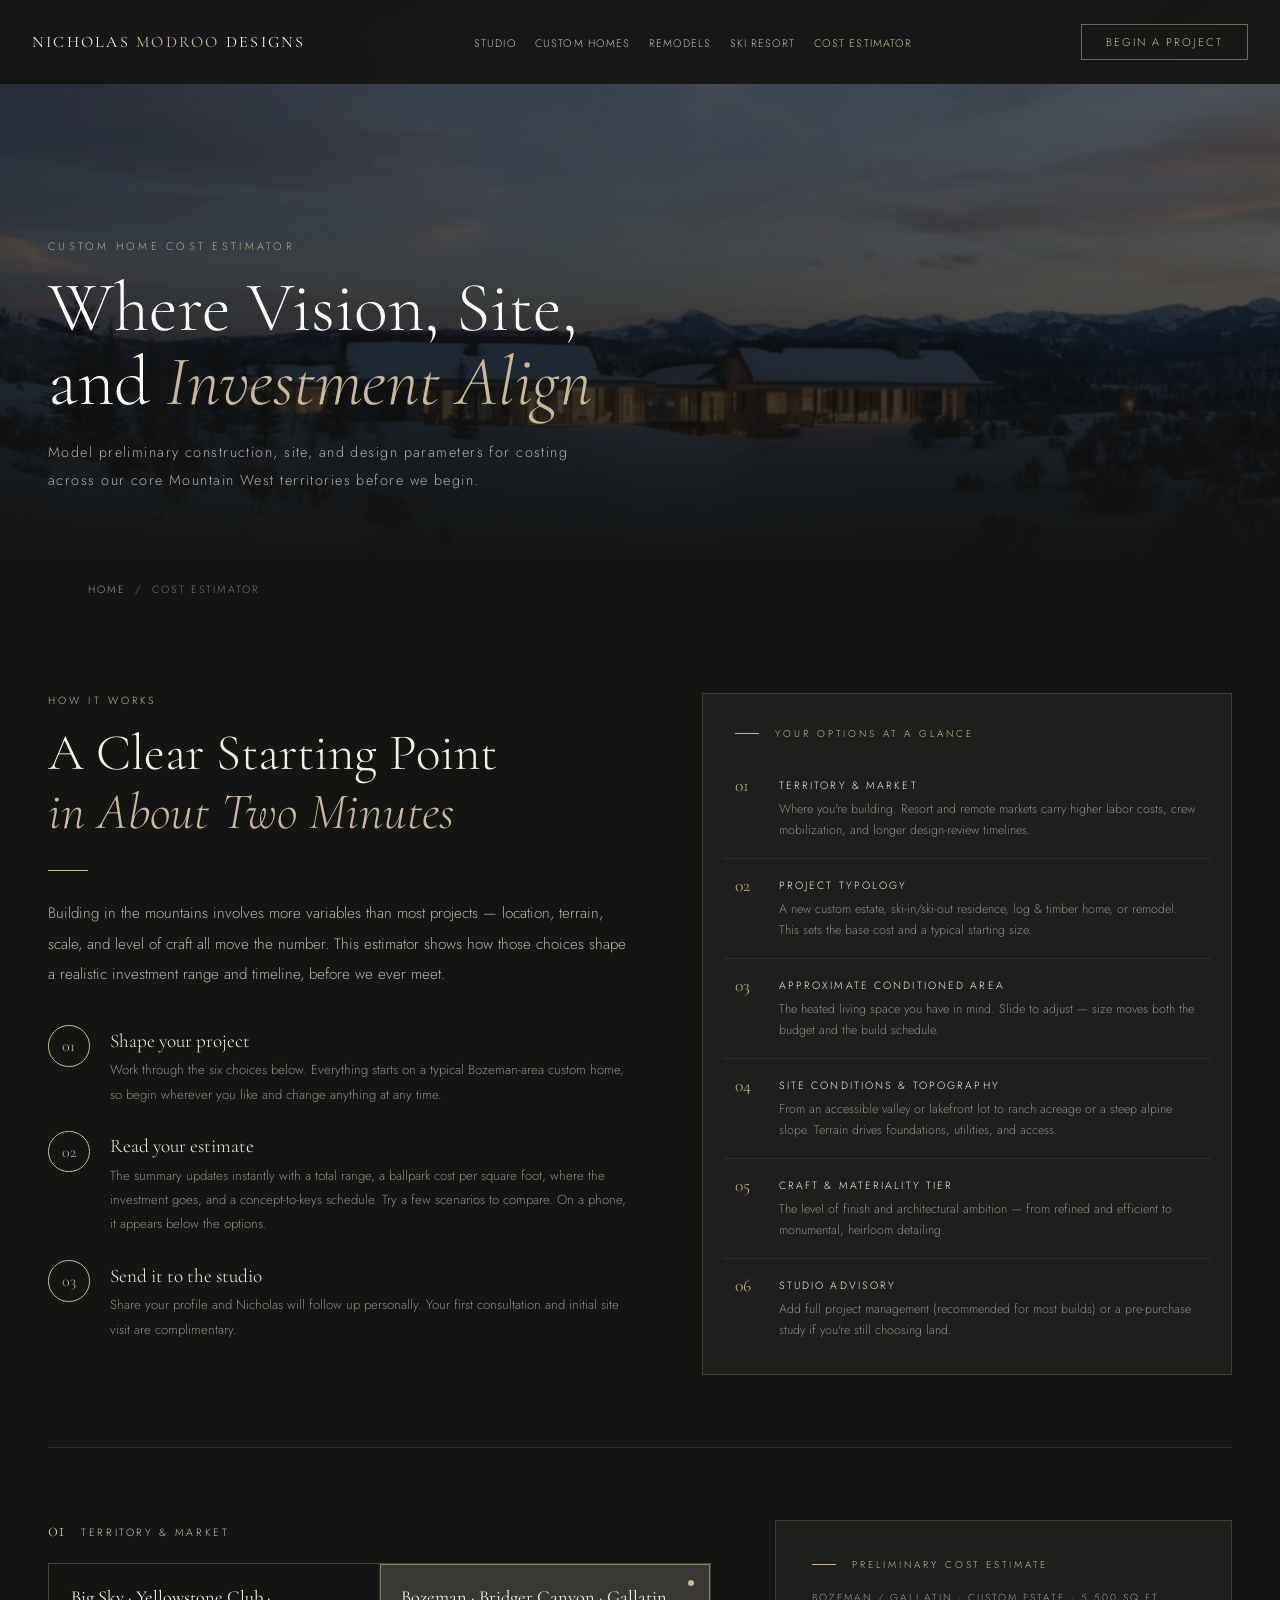
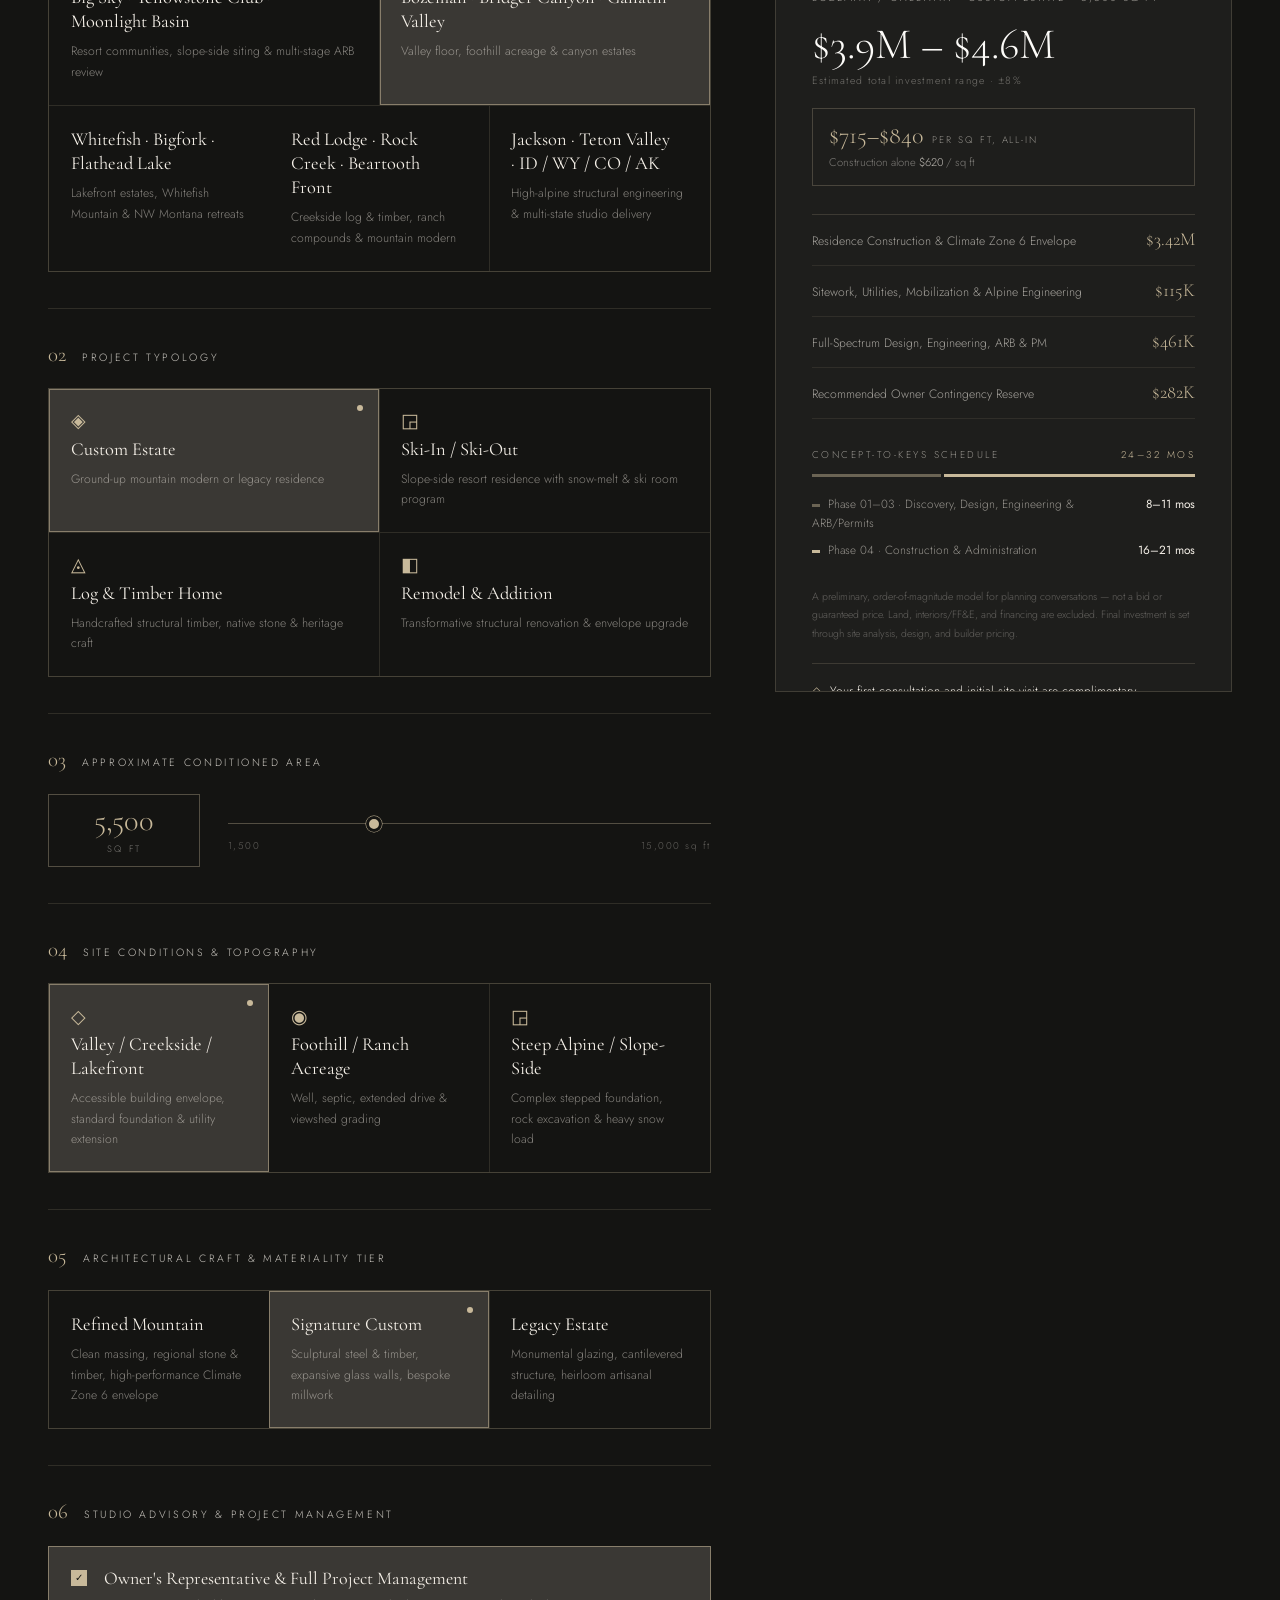
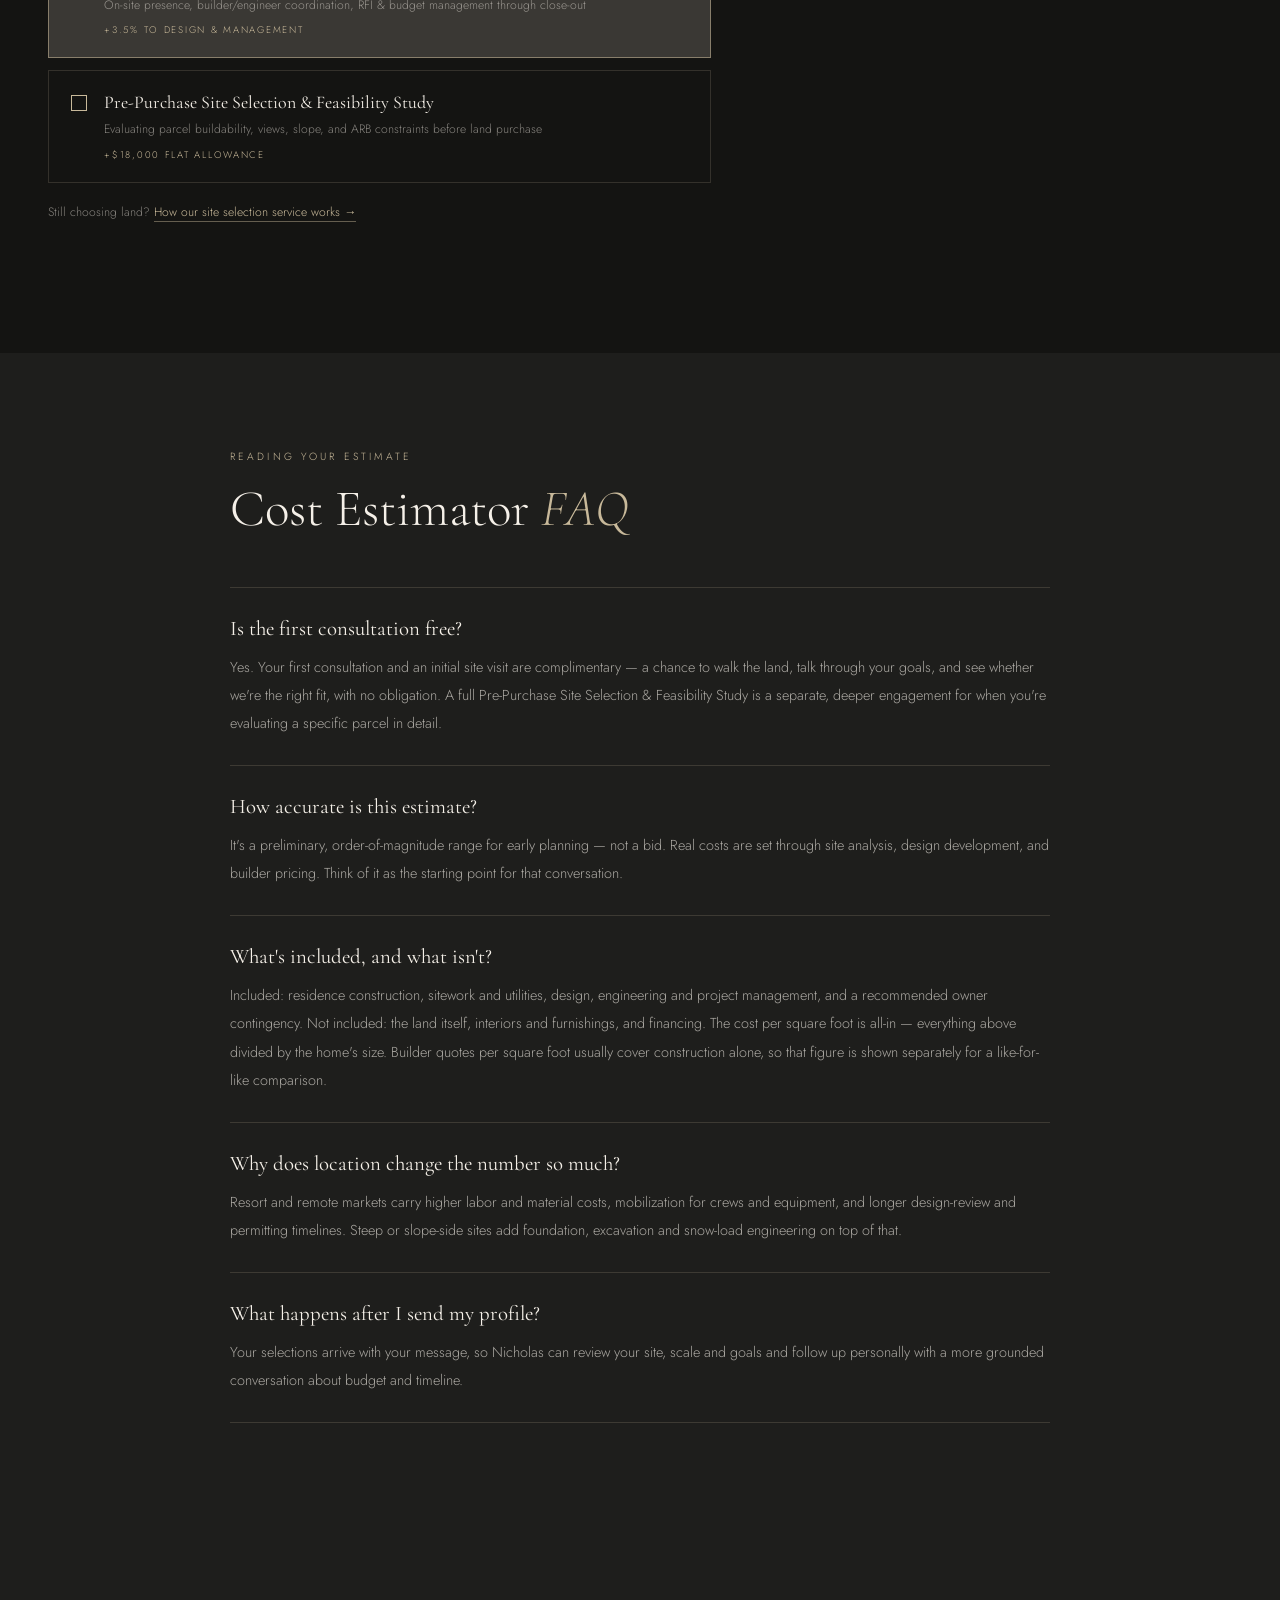
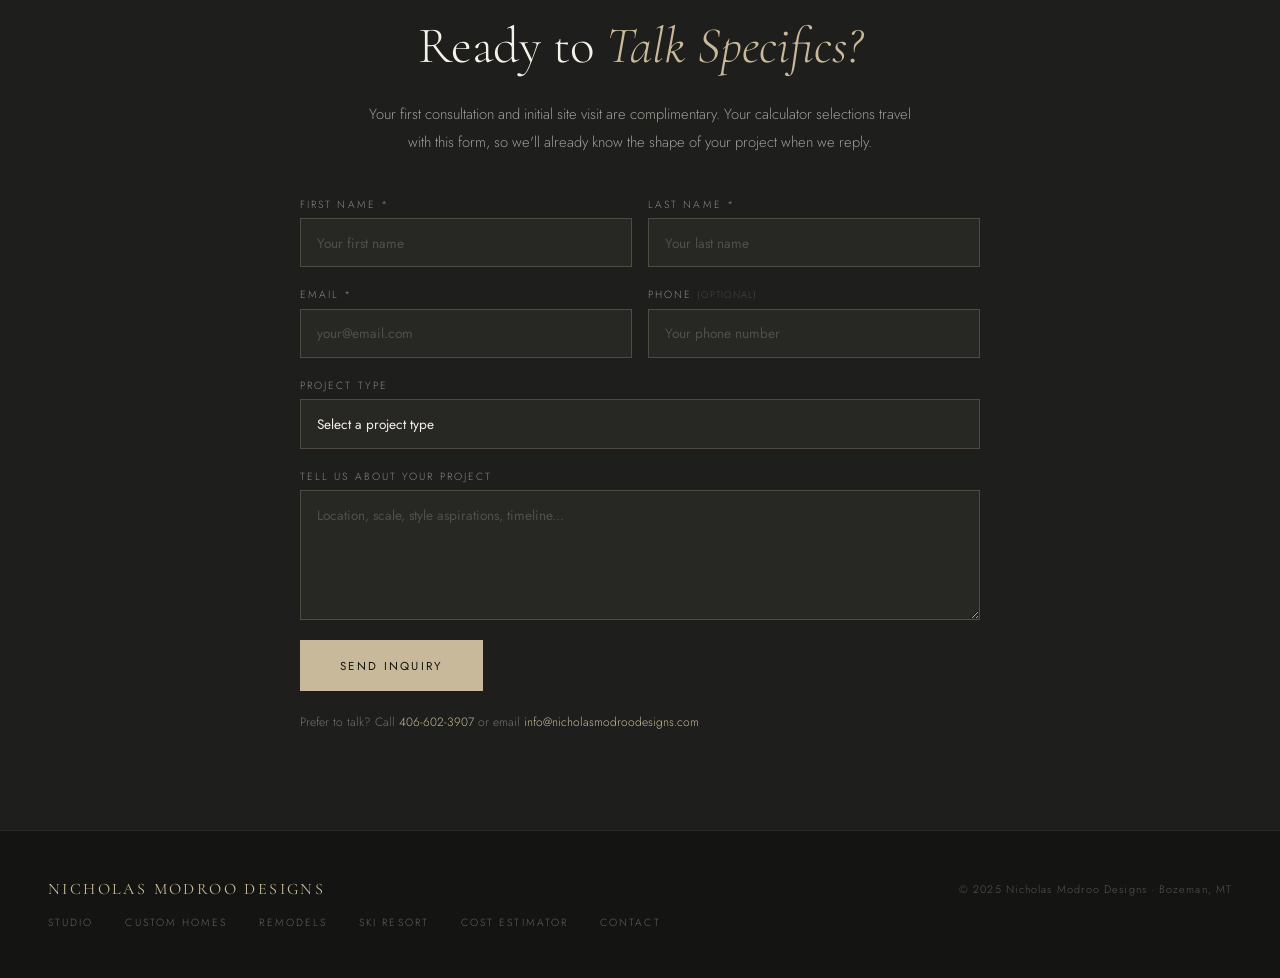
==== commit b0e27f27: "Remove Work link from the top menu on secondary pages Co-Authored-By: Claude Opus 5.5 <noreply@anthr" ====
--- a/cost-estimator.html
+++ b/cost-estimator.html
@@ -190,7 +190,6 @@
     <li><a href="custom-homes.html">Custom Homes</a></li>
     <li><a href="remodels.html">Remodels</a></li>
     <li><a href="ski-resort-homes.html">Ski Resort</a></li>
-    <li><a href="index.html#portfolio">Work</a></li>
     <li><a href="cost-estimator.html" class="active" aria-current="page">Cost Estimator</a></li>
   </ul>
   <a href="tel:+14066023907" class="nav-phone">406-602-3907</a>
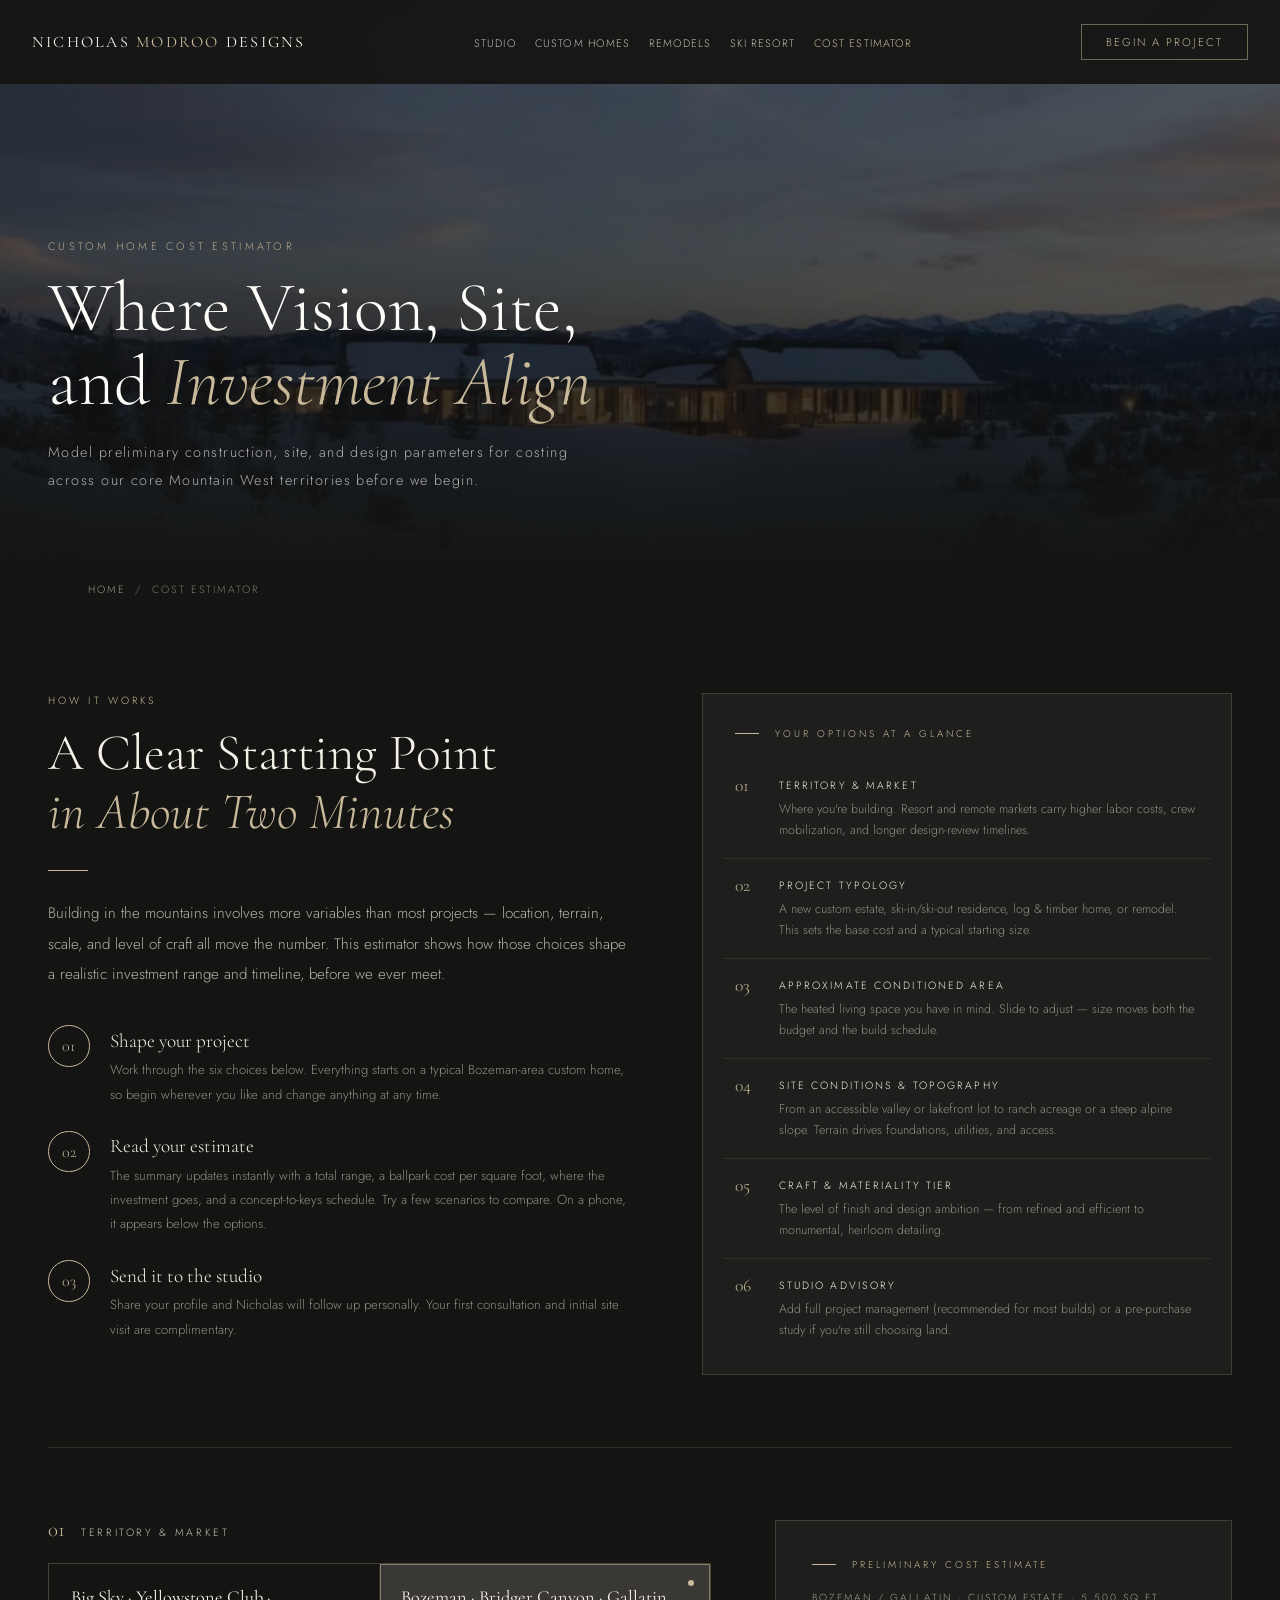
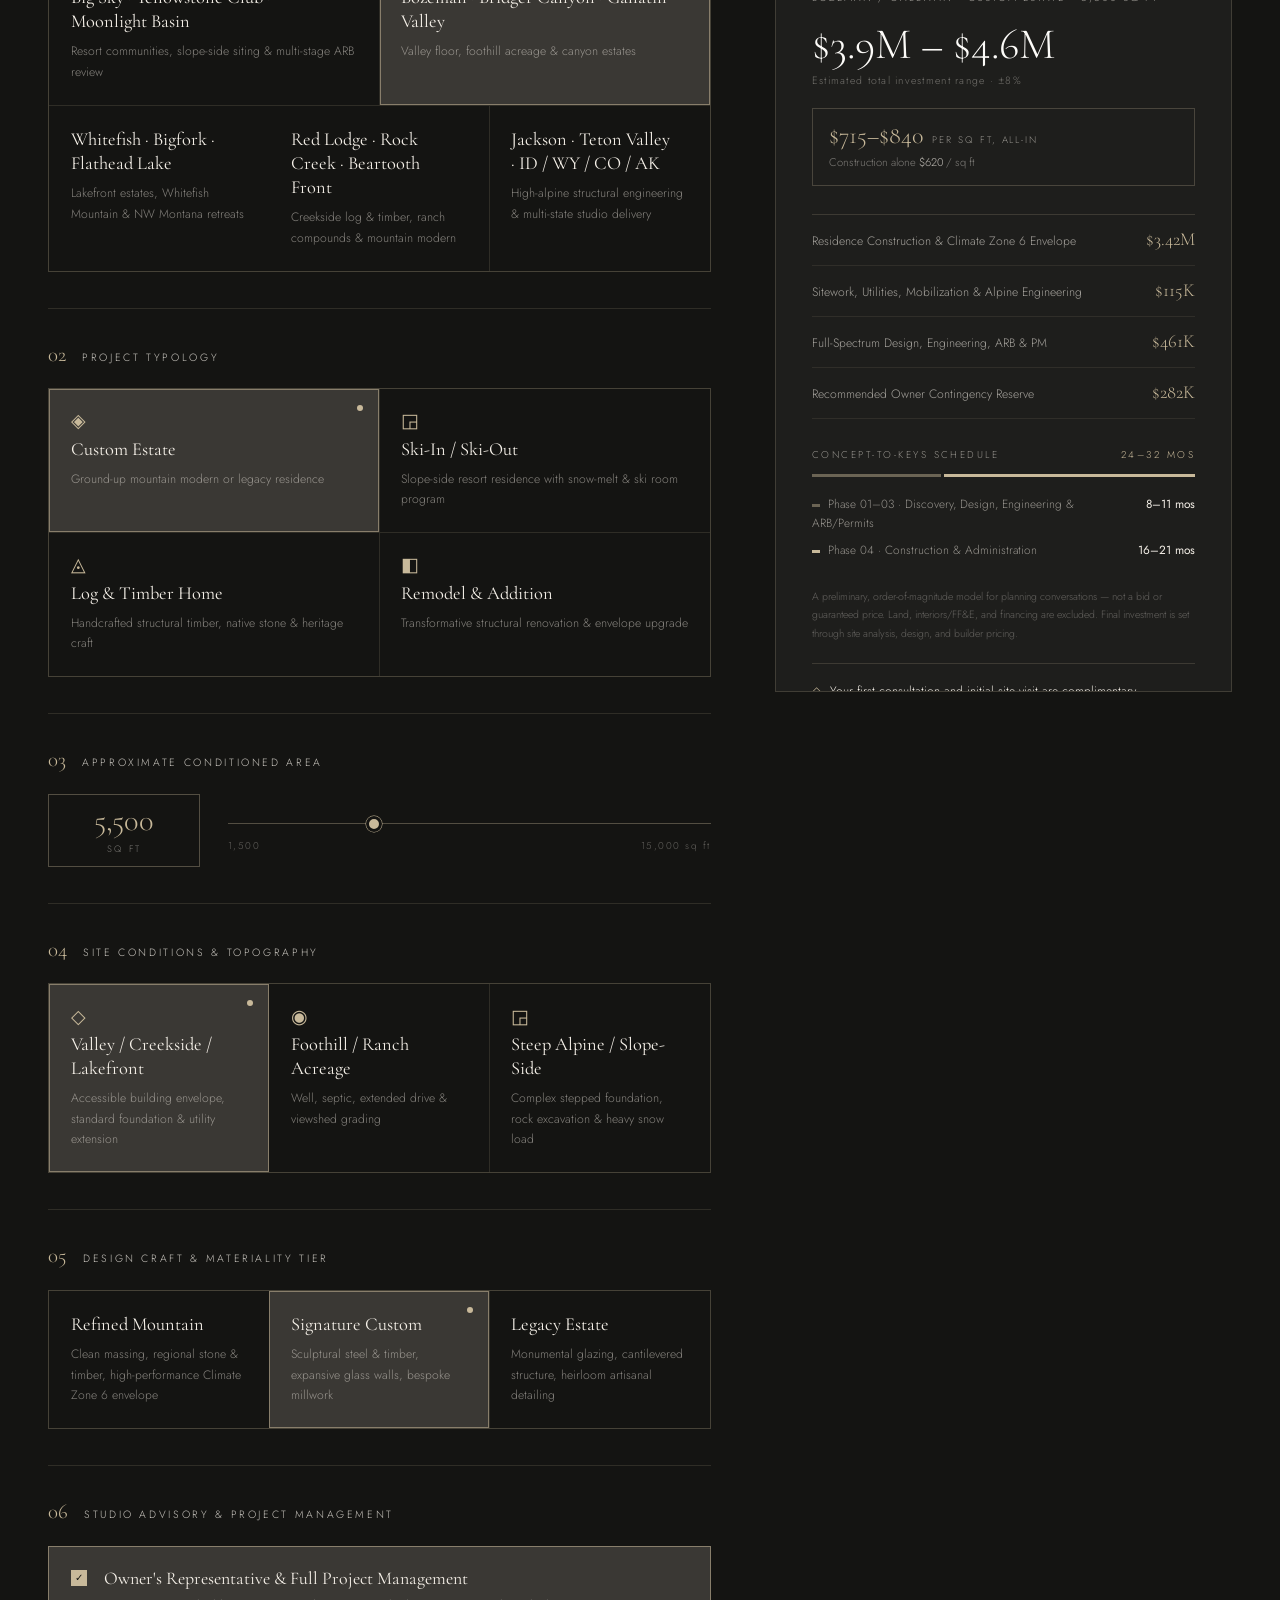
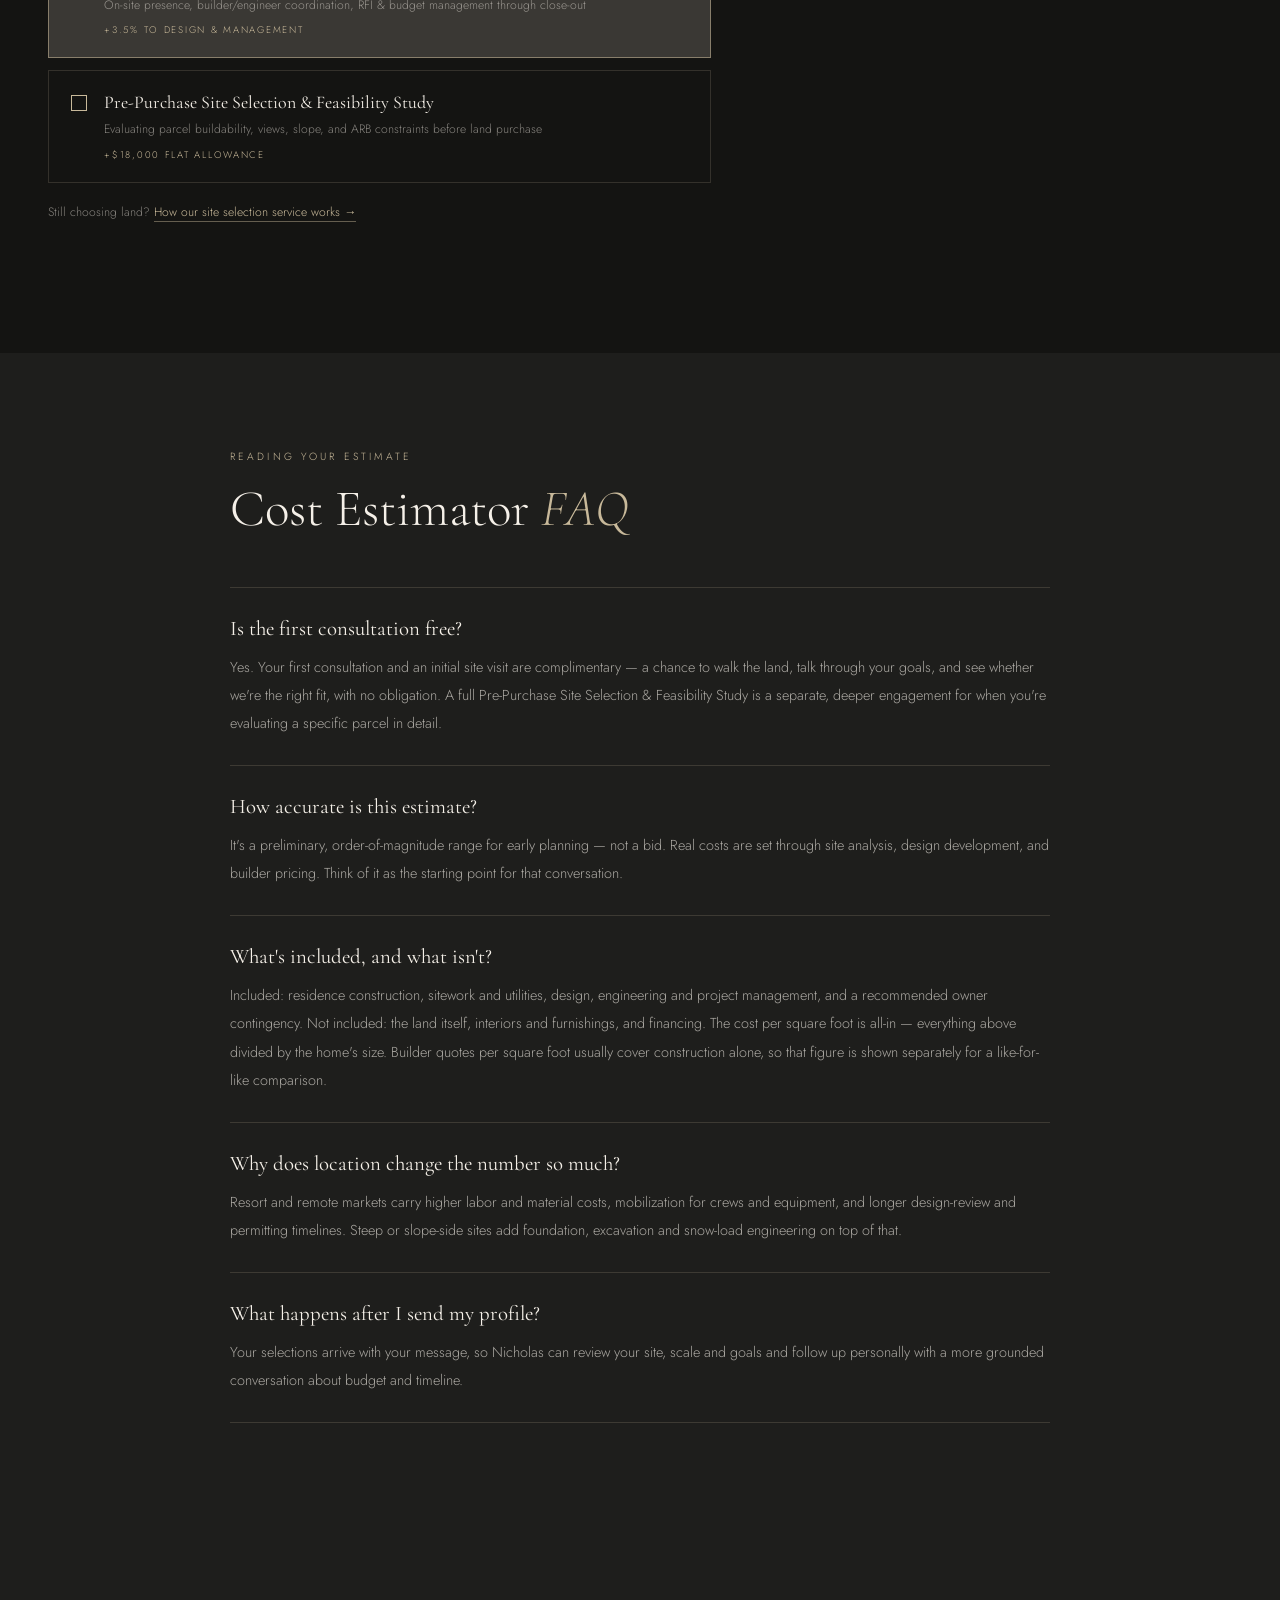
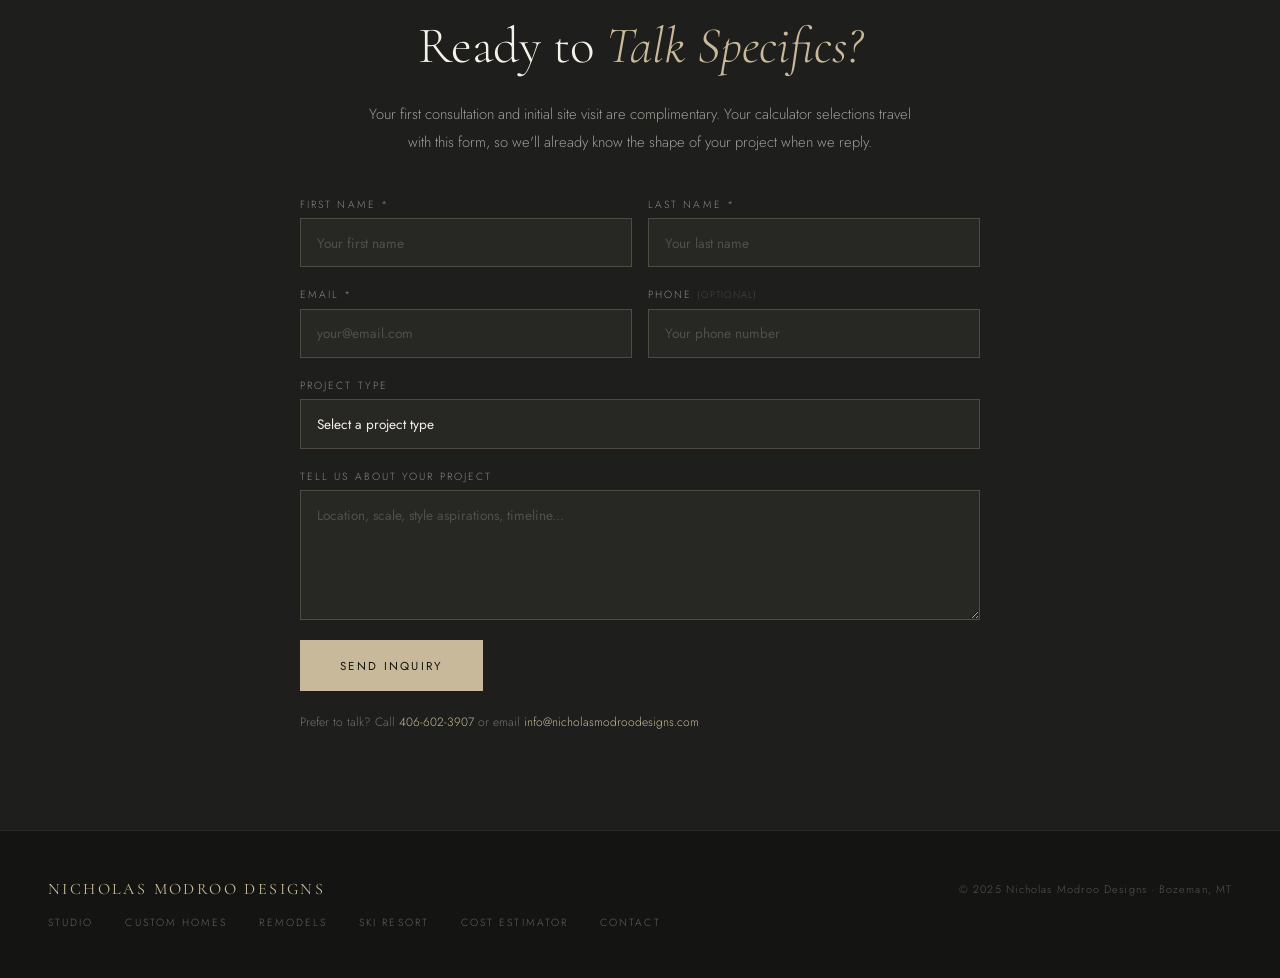
==== commit c573118e: "Replace 'architecture' with 'design' in own-work copy for Montana title compliance Third-party credi" ====
--- a/cost-estimator.html
+++ b/cost-estimator.html
@@ -229,7 +229,7 @@
           <a href="#step-2" class="fz-glance-row"><span class="fz-glance-num">02</span><span><span class="fz-glance-name">Project Typology</span><span class="fz-glance-desc">A new custom estate, ski-in/ski-out residence, log &amp; timber home, or remodel. This sets the base cost and a typical starting size.</span></span></a>
           <a href="#step-3" class="fz-glance-row"><span class="fz-glance-num">03</span><span><span class="fz-glance-name">Approximate Conditioned Area</span><span class="fz-glance-desc">The heated living space you have in mind. Slide to adjust — size moves both the budget and the build schedule.</span></span></a>
           <a href="#step-4" class="fz-glance-row"><span class="fz-glance-num">04</span><span><span class="fz-glance-name">Site Conditions &amp; Topography</span><span class="fz-glance-desc">From an accessible valley or lakefront lot to ranch acreage or a steep alpine slope. Terrain drives foundations, utilities, and access.</span></span></a>
-          <a href="#step-5" class="fz-glance-row"><span class="fz-glance-num">05</span><span><span class="fz-glance-name">Craft &amp; Materiality Tier</span><span class="fz-glance-desc">The level of finish and architectural ambition — from refined and efficient to monumental, heirloom detailing.</span></span></a>
+          <a href="#step-5" class="fz-glance-row"><span class="fz-glance-num">05</span><span><span class="fz-glance-name">Craft &amp; Materiality Tier</span><span class="fz-glance-desc">The level of finish and design ambition — from refined and efficient to monumental, heirloom detailing.</span></span></a>
           <a href="#step-6" class="fz-glance-row"><span class="fz-glance-num">06</span><span><span class="fz-glance-name">Studio Advisory</span><span class="fz-glance-desc">Add full project management (recommended for most builds) or a pre-purchase study if you're still choosing land.</span></span></a>
         </div>
       </div>
@@ -261,7 +261,7 @@
           <div class="fz-grid fz-grid-3" role="radiogroup" aria-labelledby="fz-t4" data-fz-group="site"></div>
         </div>
         <div class="fz-step" id="step-5">
-          <div class="fz-step-head"><span class="fz-step-num">05</span><span class="fz-step-title" id="fz-t5">Architectural Craft &amp; Materiality Tier</span></div>
+          <div class="fz-step-head"><span class="fz-step-num">05</span><span class="fz-step-title" id="fz-t5">Design Craft &amp; Materiality Tier</span></div>
           <div class="fz-grid fz-grid-3" role="radiogroup" aria-labelledby="fz-t5" data-fz-group="craft"></div>
         </div>
         <div class="fz-step" id="step-6">
